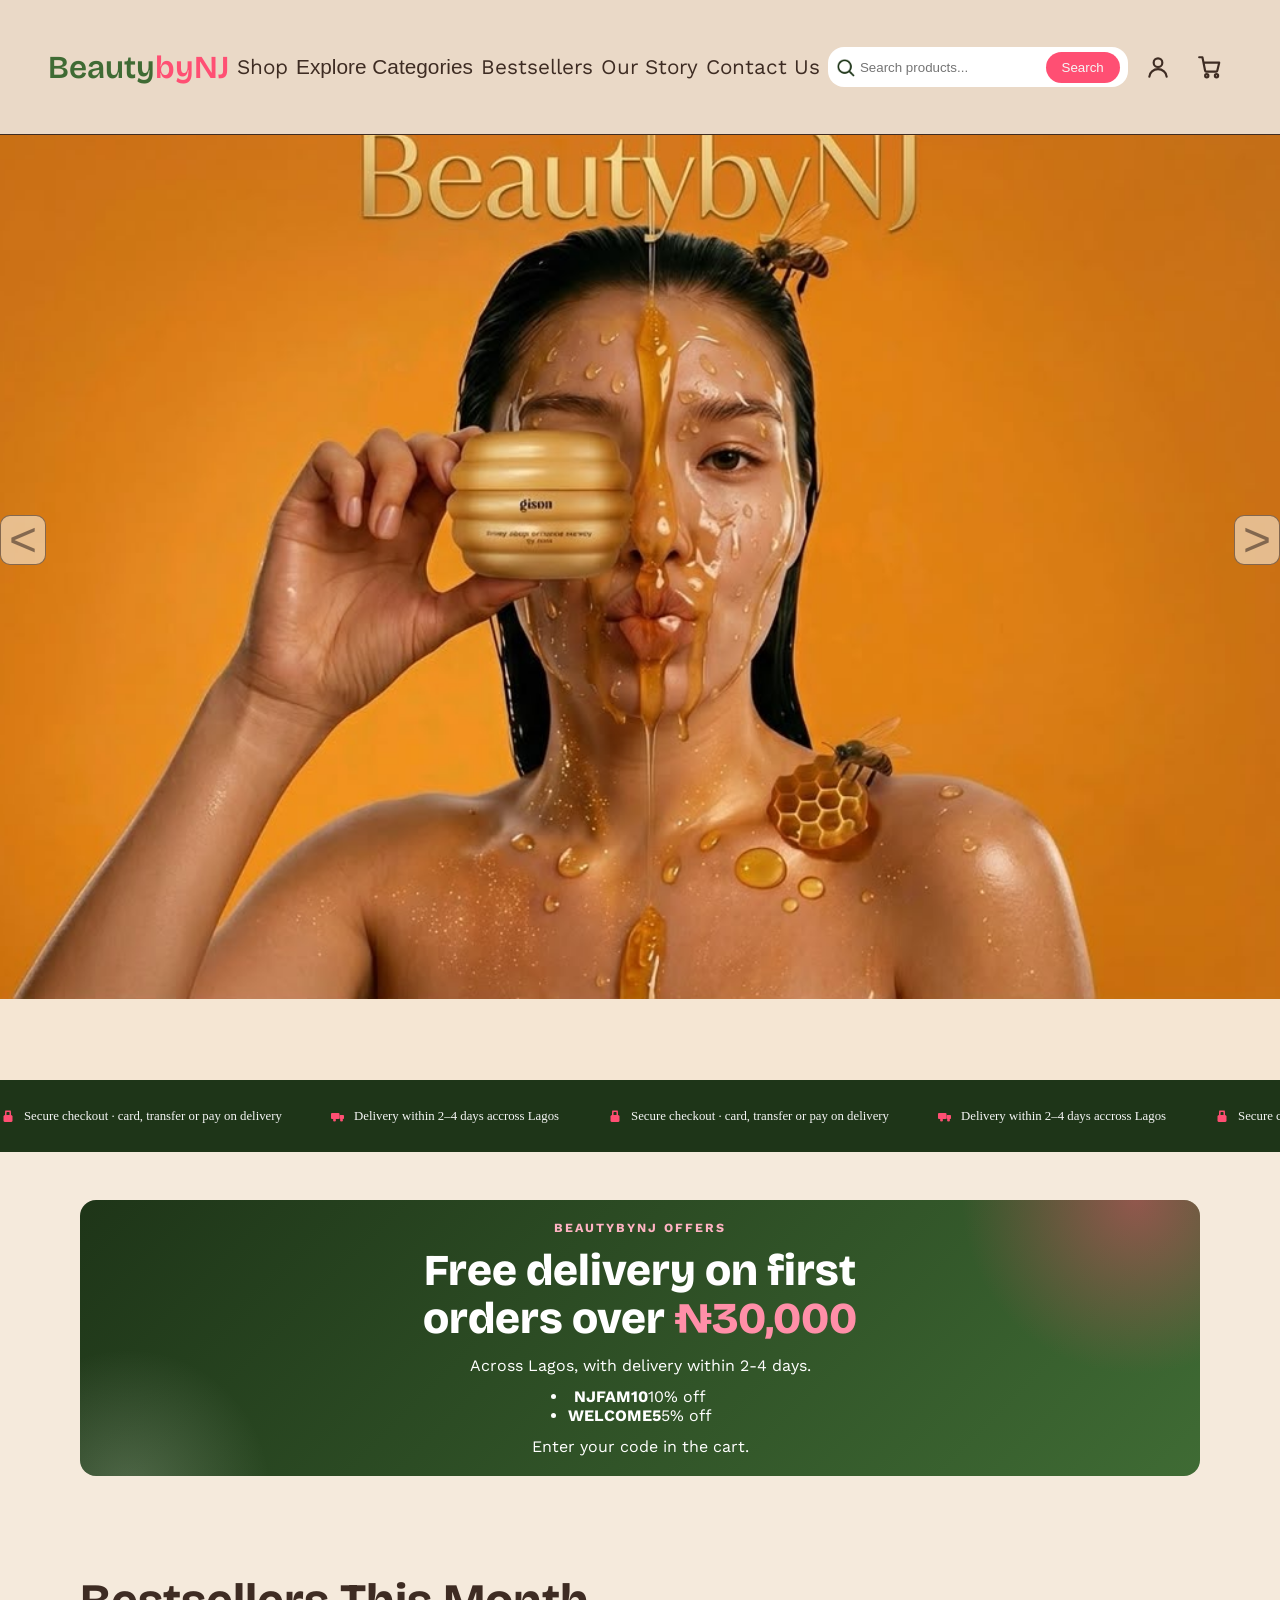
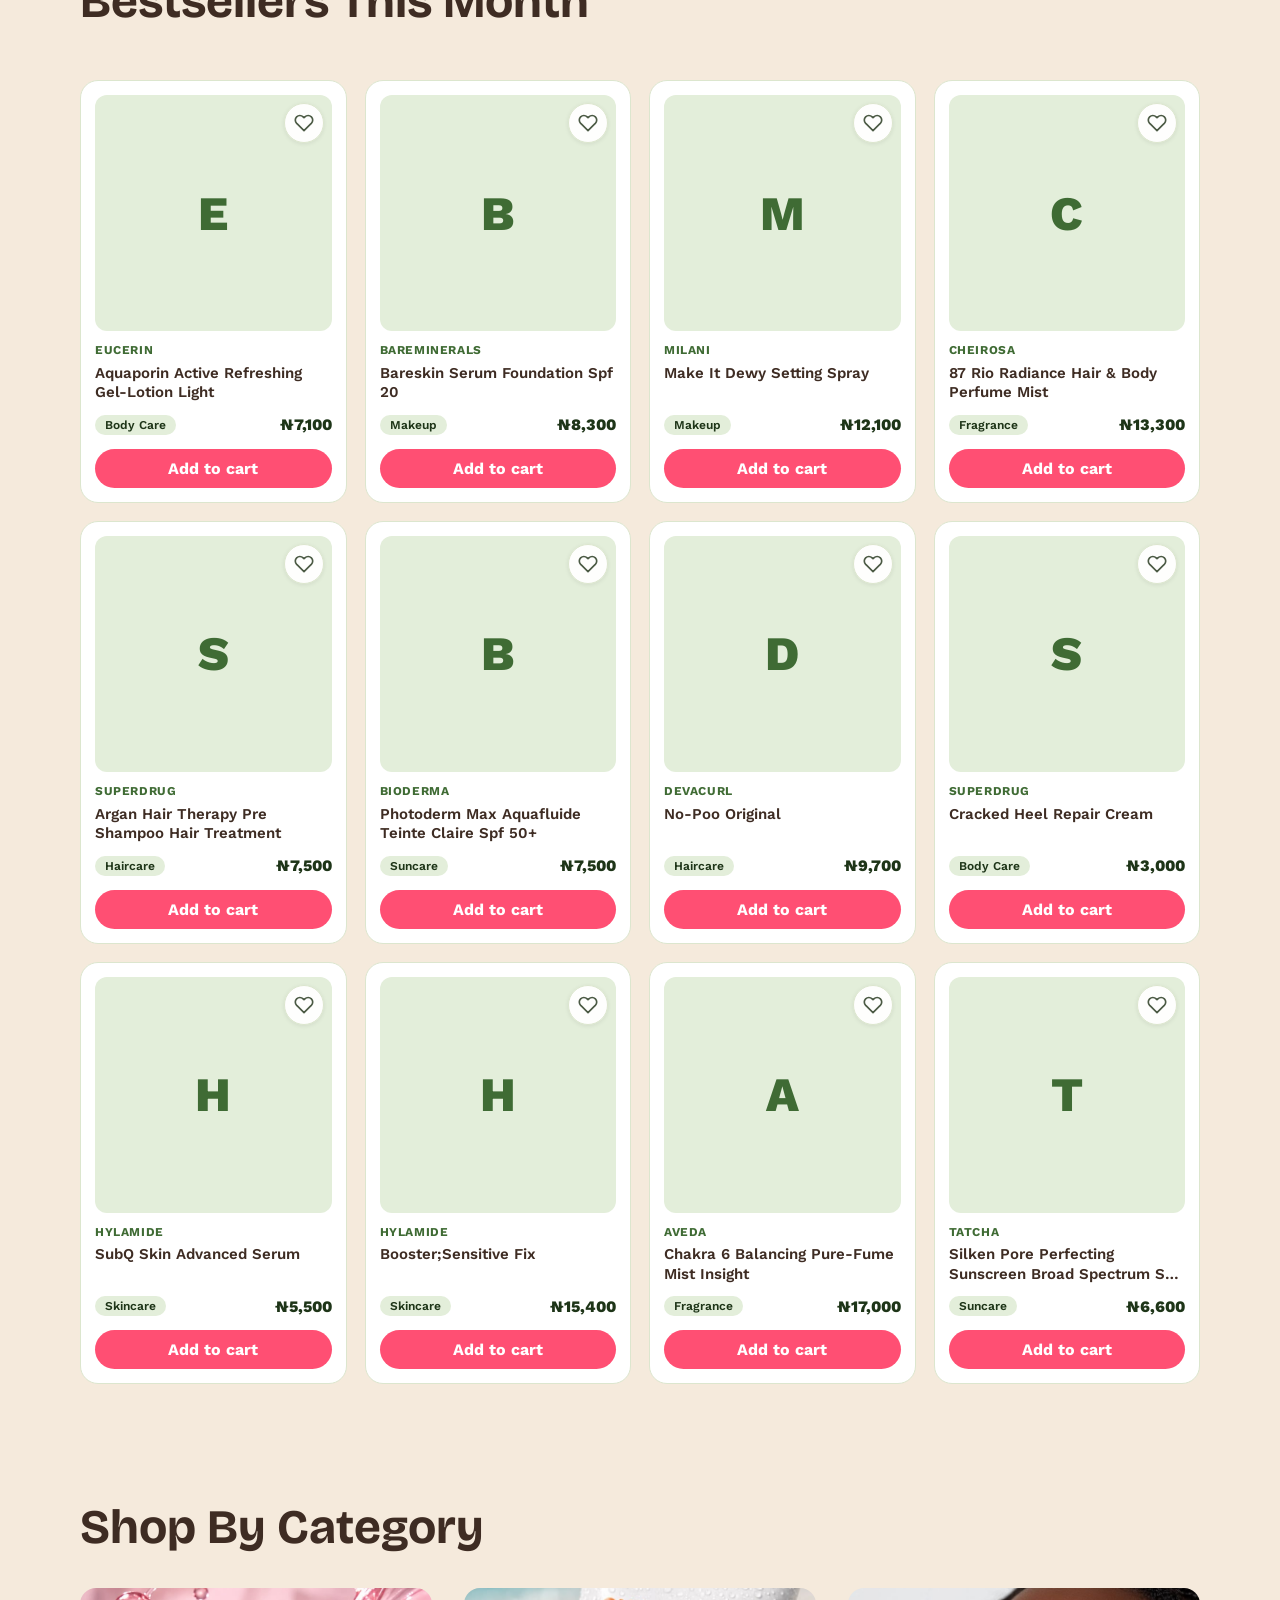
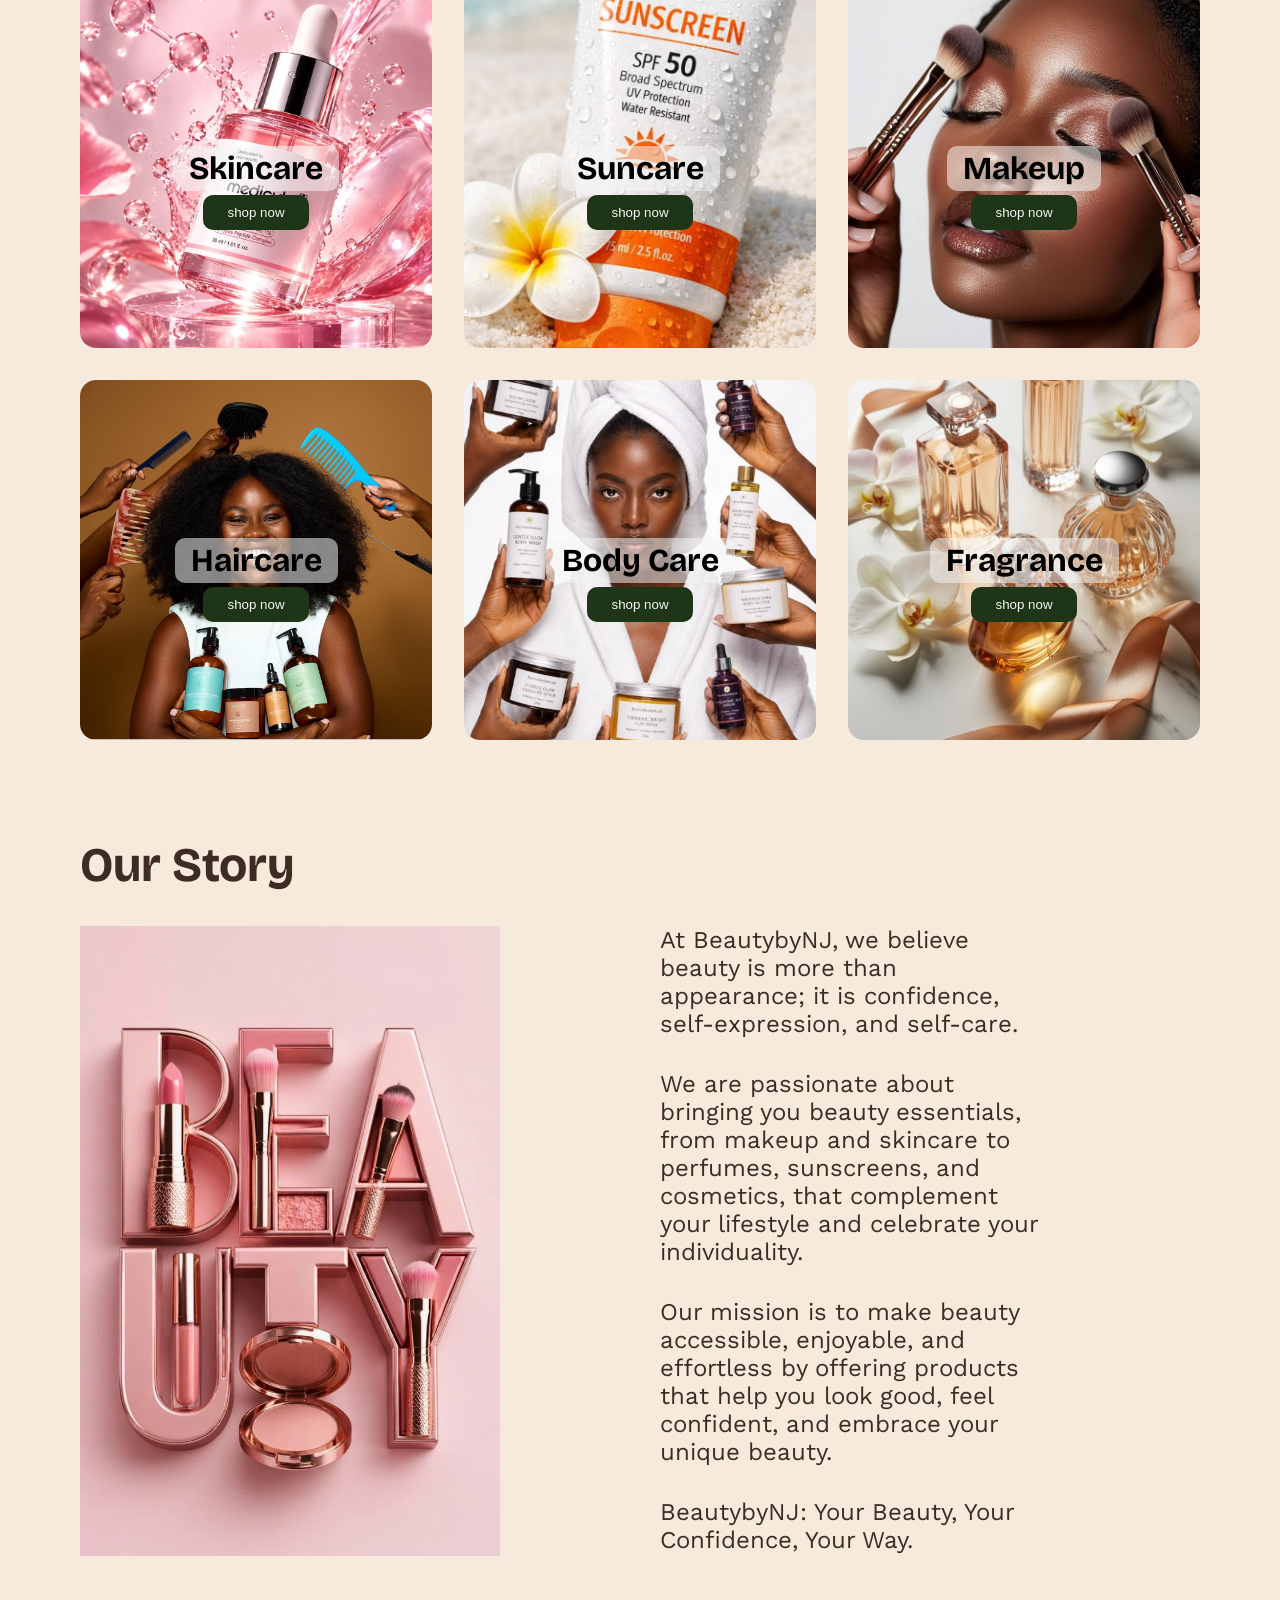
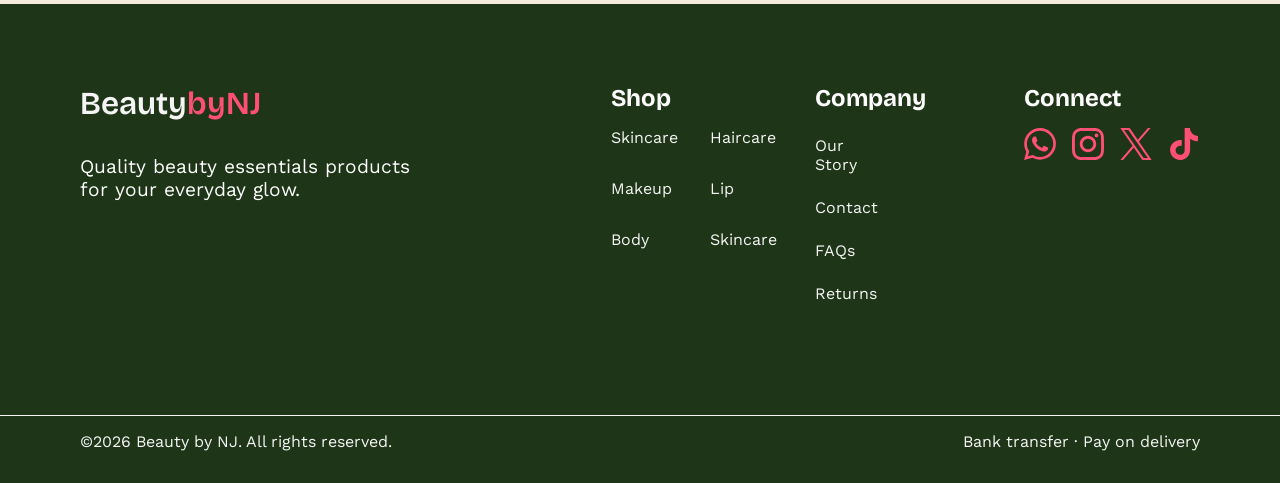
==== index.html @ 305abcbb "4th commit" ====
<!DOCTYPE html>
<html lang="en">
<head>
    <meta charset="UTF-8">
    <meta name="viewport" content="width=device-width, initial-scale=1.0">
    <title>Beauty by NJ</title>
    <link rel="stylesheet" href="./style.css">
</head>
<body>
    <svg width="0" height="0" style="position:absolute" aria-hidden="true">
        <defs>
            <symbol id="ic-trash" viewBox="0 0 64 64">
                <rect x="14" y="20" width="36" height="36" rx="4"></rect>
                <rect x="8" y="12" width="48" height="8" rx="3"></rect>
                <rect x="24" y="4" width="16" height="8" rx="3"></rect>
            </symbol>
            <symbol id="ic-lock" viewBox="0 0 64 64">
                <rect x="14" y="28" width="36" height="28" rx="6"></rect>
                <rect x="20" y="14" width="6" height="16" rx="3"></rect>
                <rect x="38" y="14" width="6" height="16" rx="3"></rect>
                <rect x="20" y="10" width="24" height="6" rx="3"></rect>
            </symbol>
            <symbol id="ic-truck" viewBox="0 0 64 64">
                <rect x="4" y="20" width="34" height="24" rx="4"></rect>
                <rect x="38" y="28" width="18" height="16" rx="3"></rect>
                <circle cx="18" cy="48" r="6"></circle>
                <circle cx="46" cy="48" r="6"></circle>
            </symbol>
            <symbol id="ic-tag" viewBox="0 0 64 64">
                <polygon points="10,32 34,8 58,8 58,32 34,56"></polygon>
            </symbol>
        </defs>
    </svg>
    <nav class="navSec genLayout">
        <div class="logo">
            <a href="index.html"><span style="color: #3F6B34;">Beauty</span><span style="color: #FF4F73;">byNJ</span></a>
        </div>

        <div class="navBar">
            <a href="#shop">shop</a>
            <div class="categories">
               <button class="categoryToggle" aria-expanded="false">Explore Categories</button>
                <div class="categoryMenu">
                    <a href="shop.html?category=skincare">skincare</a>
                    <a href="shop.html?category=suncare">suncare</a>
                    <a href="shop.html?category=makeup">makeup</a>
                    <a href="shop.html?category=body%2Fbath">body care</a>
                    <a href="shop.html?category=haircare">haircare</a>
                    <a href="shop.html?category=fragrance">fragrance</a>
                </div>
            </div>
            <a href="#bestseller">bestsellers</a>
            <a href="#ourstory">our story</a>
            <a href="#contactUs">contact us</a>
        </div>

        <label for="toggle" class="hamburger">&#9776;</label>
            <input type="checkbox" id="toggle" />
        
        <div class="innerNav">
            <img src="./images/search-icon_1.png" alt="ic" width="25px" style="position: absolute; margin-left: .3rem; margin-top: .1rem;">
            <input type="text" placeholder="Search products...">
            <button>search</button>
        </div>
        <div class="navIcons">
                <a href="profile.html" class="profileLink" aria-label="My account">
                    <svg width="26" height="26" viewBox="0 0 24 24" fill="none" stroke="currentColor" stroke-width="2" stroke-linecap="round" stroke-linejoin="round" aria-hidden="true"><circle cx="12" cy="8" r="4"/><path d="M4 21c0-4 4-7 8-7s8 3 8 7"/></svg>
                </a>
                <a href="cart.html" class="cartLink" aria-label="Cart">
                    <svg width="26" height="26" viewBox="0 0 24 24" fill="none" stroke="currentColor" stroke-width="2" stroke-linecap="round" stroke-linejoin="round" aria-hidden="true"><circle cx="9" cy="20" r="1.5"/><circle cx="18" cy="20" r="1.5"/><path d="M2 3h3l2.5 12.5a1 1 0 0 0 1 .8h9.2a1 1 0 0 0 1-.8L20.5 8H6"/></svg>
                </a>
            </div>
    </nav>

    <div class="carousel">
        <div class="slide"><img src="./images/WhatsApp Image 2026-10-18 at 23.20.47.jpeg" alt="pic1"></div>
        <div class="slide"><img src="./images/WhatsApp Image 2026-10-10 at 15.01.22.jpeg" alt="pic2"></div>
        <div class="slide"><img src="./images/WhatsApp Image 2026-10-18 at 18.29.18.jpeg" alt="pic3"></div>
        <div class="slide"><img src="./images/WhatsApp Image 2026-10-18 at 18.32.08.jpeg" alt="pic4"></div>
        <div class="slide"><img src="./images/WhatsApp Image 2026-10-18 at 23.30.01.jpeg" alt="pic5"></div>
        <button class="prev">&lt;</button>
        <button class="next">&gt;</button>

        <div class="introSec">
        </div>
    </div>

    <div class="marquee">
        <div class="marqueeTrack">
            <p class="trustLine" style="color: #f5f5f5; font-weight: 400;">
                <svg viewBox="0 0 64 64" fill="currentColor" aria-hidden="true" style="color: #FF4F73;"><use href="#ic-lock"></use></svg>
                    Secure checkout &middot; card, transfer or pay on delivery
                </p>
                <p class="trustLine" style="color: #f5f5f5; font-weight: 400;">
                    <svg viewBox="0 0 64 64" fill="currentColor" aria-hidden="true" style="color: #FF4F73;"><use href="#ic-truck"></use></svg>
                    Delivery within 2&ndash;4 days accross Lagos
                </p>
        </div>
    </div>

    <div class="banner genLayout">
        <div class="bannerCard">
            <div class="promoBanner">
                <p class="promoKicker">BeautybyNJ offers</p>
                <h2 class="promoTitle">Free delivery on first orders over <span>&#8358;30,000</span></h2>
                <p class="promoSub">Across Lagos, with delivery within 2-4 days.</p>

                <ul class="promoCodes" aria-label="Promo codes">
                    <li><strong>NJFAM10</strong><span>10% off</span></li>
                    <li><strong>WELCOME5</strong><span>5% off</span></li>
                </ul>

                <p class="promoHint">Enter your code in the cart.</p>
            </div>
        </div>
    </div>

    <section id="bestseller" class=" bestSeller genLayout">
        <h1>bestsellers this month</h1>
        <div class="productGrid" id="bestsellers"></div>
    </section>

  <section id="shop" class="shopBy genLayout">
    <h1>shop by category</h1>

    <div class="shopWrapper">
        <div class="shopCard">
            <img src="./images/WhatsApp Image 2026-10-10 at 14.59.42.jpeg " alt="">
            <h2>skincare</h2>
            <button data-category="skincare">shop now</button>
        </div>
        <div class="shopCard">
            <img src="./images/WhatsApp Image 2026-10-10 at 15.19.28.jpeg" alt="">
            <h2>suncare</h2>
            <button data-category="suncare">shop now</button>
        </div>
        <div class="shopCard">
            <img src="./images/WhatsApp Image 2026-10-10 at 15.04.25.jpeg" alt="">
            <h2>makeup</h2>
            <button data-category="makeup">shop now</button>
        </div>
        <div class="shopCard">
            <img src="./images/WhatsApp Image 2026-10-17 at 17.08.19.jpeg" alt="">
            <h2>haircare</h2>
            <button data-category="haircare">shop now</button>
        </div>
        <div class="shopCard">
            <img src="./images/WhatsApp Image 2026-10-10 at 15.28.01.jpeg" alt="">
            <h2>body care</h2>
            <button data-category="body/bath">shop now</button>
        </div>
        <div class="shopCard">
            <img src="./images/WhatsApp Image 2026-10-17 at 17.05.09.jpeg" alt="">
            <h2>fragrance</h2>
            <button data-category="fragrance">shop now</button>
        </div>
    </div>

</section>

    <section id="ourstory">
        <div class="ourStory genLayout">
            <h1>our story</h1>

            <div class="storySec">
                <img src="images/WhatsApp Image 2026-10-10 at 15.02.06.jpeg" alt="pic1">
                <div class="storyTime">
                    <p>At BeautybyNJ, we believe beauty is more than appearance; it is confidence, self-expression, and self-care.</p>

                    <p>We are passionate about bringing you beauty essentials, from makeup and skincare to perfumes, sunscreens, and cosmetics, that complement your lifestyle and celebrate your individuality.</p>

                    <p>Our mission is to make beauty accessible, enjoyable, and effortless by offering products that help you look good, feel confident, and embrace your unique beauty.</p>

                    <p>BeautybyNJ: Your Beauty, Your Confidence, Your Way.</p>
                </div>
            </div>
        </div>
    </section>

    <footer id="contactUs">
        <div class="footerSec">
            <div class="logo">
                <a href="index.html"><span style="color: #f5f5f5;">Beauty</span><span style="color: #FF4F73;">byNJ</span></a>
                <p>Quality beauty essentials products for your everyday glow.</p>
            </div>

            <div class="footerCard">
                <h3>shop</h3>
                <div class="shopSec">
                    <a href="">skincare</a>
                    <a href="">haircare</a>
                    <a href="">makeup</a>
                    <a href="">lip</a>
                    <a href="">body</a>
                    <a href="">skincare</a>
                </div>
            </div>

            <div class="contactCard">
                <h3>company</h3>
                <a href="">Our Story</a>
                <a href="">Contact</a>
                <a href="">FAQs</a>
                <a href="">Returns</a>
            </div>

            <div class="socials">
                <h3>connect</h3>
                <div class="socialsIcon">
                    <a href="https://wa.me/234810818326" aria-label="WhatsApp" style="--icon:url('./images/whatsapp.svg')"></a>
                    <a href="https://instagram.com/yourhandle" aria-label="Instagram" style="--icon:url('./images/instagram.svg')"></a>
                    <a href="https://x.com/yourhandle" aria-label="X" style="--icon:url('./images/x.svg')"></a>
                    <a href="https://tiktok.com/@yourhandle" aria-label="TikTok" style="--icon:url('./images/tiktok.svg')"></a>
                </div>
            </div>
        </div>

        <div class="rightsSec genLayout">
            <p>&#169;2026 Beauty by NJ. All rights reserved.</p>
            <p>Bank transfer · Pay on delivery</p>
        </div>
    </footer>
    
    


    <script src="njauth.js"></script>
    <script src="app.js"></script>
    <script src="carousel.js"></script>
    <script src="./navuser.js"></script>
    <script src="./njcart.js"></script>
    <script src="./config.js"></script>
    <script src="./api.js"></script>
    <script src="./bestsellers.js"></script>
    <script src="./marquee.js"></script>
</body>
</html>
---- style.css ----
@import url('https://fonts.googleapis.com/css2?family=Bricolage+Grotesque:opsz,wght@12..96,200..800&family=Work+Sans:ital,wght@0,100..900;1,100..900&display=swap');

* {
    margin: 0;
    padding: 0;
    box-sizing: border-box;
}

.genLayout {
    padding: 1rem 5rem 3rem;
    background-color: #f5eadc;
    color: #3e2c23;
    width: 100%;
    font-family: "Work Sans", sans-serif;
  font-optical-sizing: auto;
  font-weight: weight;
  font-style: normal;

}

.navSec {
    display: flex;
    flex-direction: row;
    justify-content: space-between;
    align-items: center;
    position: fixed;
    z-index: 100;
    background-color: #ead9c7;
    height: 15vh;
    padding-left: 3rem;
    padding-right: 3rem;
    width: 100%;
    border-bottom: 1px solid #3e2c23;
    padding-bottom: 1rem;

}

#toggle, .hamburger {
    display: none;
}

.navBar {
    display: flex;
    flex-direction: row;
    justify-content: space-between;
    gap: .5rem;
    font-family: "Work Sans", sans-serif;
  font-optical-sizing: auto;
  font-weight: weight;
  font-style: normal;
}

.navBar > a:hover {
    cursor: pointer;
    background-color: transparent;
    color: #3e2c23;
    padding: 1rem .5rem;
}

.categories > button:hover {
    cursor: pointer;
    background-color: transparent;
    color: #3e2c23;
    padding: 1rem .5rem;
}

.carousel {
    padding-top: 6.2rem;
    height: 120vh;
    margin: auto;
    position: relative;
    background-color: #f5e6d3;
}

.slide > img {
    width: 100%;
    height: 100vh;
    object-fit: cover;
}

.categoryMenu {
    display: none;
    
}

.categoryMenu.open {
    display: grid;
    grid-template-columns: 1fr 2fr;
    gap: 2rem;
    position: absolute;
    background-color: #ead9c7;
    padding: 1rem;
}

.categoryMenu > a {
    font-size: 1rem;
    text-decoration: none;
    text-transform: capitalize;
    color: #3e2c23;
}

.categoryMenu > a:hover {
    cursor: pointer;
    background-color: #3a722c86;
    opacity: 8;
    border: none;
    border-radius: 10px;
    padding: .5rem .2rem;
}

.logo > a {
    font-size: 2rem;
    text-decoration: none;
    font-weight: 600;
    font-family: "Bricolage Grotesque", sans-serif;
  font-optical-sizing: auto;
  font-style: normal;
  font-variation-settings:
    "wdth" 100;
}

.navBar > a {
    text-decoration: none;
    text-transform: capitalize;
    color: #3e2c23;
    font-size: 1.3rem;
    font-weight: 400;
}

.categoryToggle {
    background-color: transparent;
    border: none;
    color: #3e2c23;
    font-size: 1.3rem;
}

.innerNav > input {
    padding: .8rem 2rem;
    width: 300px;
    border: none;
    outline: none;
    border-radius: 1rem;
}

#cartCount {
    position: absolute;
    background-color: #FF4F73;
    color: #f5f5f5;
    border-radius: 100%;
    width: 20px;
    height: 20px;
    margin-left: 2rem;
    margin-top: .1rem;
    padding: .25rem .45rem;
    font-size: .7rem;
}

.cartLink {
    margin-top: -3rem;
    margin-left: -1rem;
}

.innerNav > button  {
    position: absolute;
    background-color: #FF4F73;
    color: #f5f5f5;
    border: none;
    border-radius: 1rem;
    margin-left: 13.6rem;
    margin-top: .05rem;
    padding: .5rem 1rem;
    text-transform: capitalize;
}

.innerNav > button:hover {
    cursor: pointer;
    background-color: #c24860;
}

.innerNav {
    display: flex;
    flex-direction: row;
    justify-content: space-between;
    align-items: center;
    gap: 1rem;
}

.prev {
    position: absolute;
    font-size: 4.5rem;
    margin-top: -24rem;
    margin-left: 7rem;
    background-color: #f5e6d3a2;
    color: #3e2c2396;
    opacity: 10;
    border: 1px solid #3e2c2396;
    border-radius: 10px;
}

.next {
    position: absolute;
    font-size: 4.5rem;
    margin-top: -24rem;
    margin-left: 75rem;
    background-color: #f5e6d3a2;
    color: #3e2c2396;
    opacity: 10;
    border: 1px solid #3e2c2396;
    border-radius: 10px;
}

#bestsellers{
    grid-template-columns:repeat(4,minmax(0,1fr));
}
@media (max-width:900px){
    #bestsellers{
        grid-template-columns:repeat(2,minmax(0,1fr));
    }
}

.bestSeller > h1 {
    text-transform: capitalize;
    font-size: 3rem;
    padding-block: 2rem;
    font-family: "Bricolage Grotesque", sans-serif;
  font-optical-sizing: auto;
  font-style: normal;
  font-variation-settings:
    "wdth" 100;
}

.marquee {
    overflow: hidden;
    background: #1E3518;
    color: white;
    height: 8vh;
    display: flex;
    align-items: center;
    font-size: 1.2rem;
}

.marqueeTrack > p > svg {
    color: #FF4F73;
}

.marqueeTrack {
    display: flex;
    flex-shrink: 0;
    width: max-content;
    gap: 0;
    margin: 0;
    animation: scroll var(--marquee-time, 25s) linear infinite;
    will-change: transform;
}

.marqueeGroup {
    display: flex;
    flex-shrink: 0;
    gap: 3rem;
    padding-right: 3rem;
}

.marqueeGroup p {
    white-space: nowrap;
}

@keyframes scroll {
    from { transform: translateX(0); }
    to   { transform: translateX(calc(var(--marquee-shift, 100px) * -1)); }
}

.marquee:hover .marqueeTrack { animation-play-state: paused; }

@media (prefers-reduced-motion: reduce) {
    .marqueeTrack { animation: none; }
}

.shopWrapper {
    display: grid;
    grid-template-columns: repeat(3, 1fr);
    gap: 2rem;
}

.shopCard > img {
    inset: 0;
    width: 100%;
    height: 100%;
    object-fit: cover;
    overflow: hidden;
    border-radius: 1rem;
}

.shopCard > h2 {
    background-color: #f5f5f58a;
    padding: .2rem 1rem;
    border-radius: 10px;
    position: absolute;
    text-transform: capitalize;
    font-size: 2rem;
     font-family: "Bricolage Grotesque", sans-serif;
  font-optical-sizing: auto;
  font-style: normal;
  font-variation-settings:
    "wdth" 100;
    z-index: 1;
    color: black;
}

.shopCard > button {
    position: absolute;
    margin-top: 5.5rem;
    padding: .6rem 1.5rem;
    background-color: #1E3518;
    color: #f5f5f5;
    border-radius: 10px;
    border: none;
}

.shopCard > button:hover {
    cursor: pointer;
    background-color: #1c2b2b;
}

.shopCard {
    display: flex;
    flex-direction: column;
    align-items: center;
    justify-content: center;
    border-radius: 1rem;
    height: 40vh;
}

.shopBy > h1 {
    text-transform: capitalize;
    font-size: 3rem;
    padding-block: 2rem;
    font-family: "Bricolage Grotesque", sans-serif;
  font-optical-sizing: auto;
  font-style: normal;
  font-variation-settings:
    "wdth" 100;
}

.ourStory > h1 {
     text-transform: capitalize;
    font-size: 3rem;
    padding-block: 2rem;
    font-family: "Bricolage Grotesque", sans-serif;
  font-optical-sizing: auto;
  font-style: normal;
  font-variation-settings:
    "wdth" 100;
}

.storySec {
    display: flex;
    flex-direction: row;
    justify-content: space-between;
    gap: 10rem;
}

.storySec img {
    width: 600px;
    height: 70vh;
}

.storySec p {
    font-size: 1.5rem;
    width: 70%;
}

.storyTime {
    display: flex;
    flex-direction: column;
    gap: 2rem;
}

#contactUs{
    padding-bottom: 1rem;
    background-color: #1E3518;
    color: white;
}

.footerSec {
    padding: 5rem;
    display: flex;
    flex-direction: row;
    justify-content: space-between;
    font-family: "Work Sans", sans-serif;
  font-optical-sizing: auto;
  font-weight: weight;
  font-style: normal;
}

.footerCard > h3 {
    font-size: 1.5rem;
    text-transform: capitalize;
     font-family: "Bricolage Grotesque", sans-serif;
  font-optical-sizing: auto;
  font-style: normal;
  font-variation-settings:
    "wdth" 100;
}

.logo > p {
    width: 60%;
    padding-block: 2rem;
    font-size: 1.2rem;
}

.footerCard {
    margin-left: -10rem;
}

.shopSec {
    display: grid;
    grid-template-columns: repeat(2, 1fr);
    gap: 2rem;
    height: 10vh;
    border: none;
    padding-top: 1rem;
    width: 70px;
}

.shopSec > a {
    text-decoration: none;
    text-transform: capitalize;
    color: #f5f5f5;
}

.contactCard {
    display: flex;
    flex-direction: column;
    gap: 1.5rem;
    width: 75px;
}

.contactCard > h3 {
    font-size: 1.5rem;
    text-transform: capitalize;
     font-family: "Bricolage Grotesque", sans-serif;
  font-optical-sizing: auto;
  font-style: normal;
  font-variation-settings:
    "wdth" 100;
}

.contactCard > a {
    color: #f5f5f5;
    text-decoration: none;
    text-transform: capitalize;
}

.socials > h3 {
    font-size: 1.5rem;
    padding-bottom: 1rem;
    text-transform: capitalize;
     font-family: "Bricolage Grotesque", sans-serif;
  font-optical-sizing: auto;
  font-style: normal;
  font-variation-settings:
    "wdth" 100;
}

.socialsIcon {
    display: flex;
    gap: 1rem;
    flex-wrap: wrap;
}

.socialsIcon a {
    width: 32px;
    height: 32px;
    background-color: #FF4F73;                 /* the pink from byNJ */
    -webkit-mask: var(--icon) center / contain no-repeat;
    mask: var(--icon) center / contain no-repeat;
    transition: background-color .2s, transform .2s;
}

.socialsIcon a:hover {
    background-color: #c24860;                 /* your darker hover pink */
    transform: translateY(-2px);
}

.rightsSec {
    border-top: 1px solid #f5f5f5;
    padding-block: 1rem;
    margin-top: 2rem;
    display: flex;
    flex-direction: row;
    justify-content: space-between;
    background-color: #1E3518;
    color: #f5f5f5;
}

.banner {
    padding-top: 3rem;
}

.bannerCard {
    position: relative;
    overflow: hidden;
    border-radius: 1rem;
    display: flex;
    flex-direction: column;
    align-items: center;
    justify-content: center;
    background: linear-gradient(135deg, #1E3518 0%, #3F6B34 100%);
    color: #fff;
}

.bannerCard::before,
.bannerCard::after {
    content: "";
    position: absolute;
    border-radius: 50%;
    pointer-events: none;
}
.bannerCard::before {
    width: 22rem; height: 22rem;
    top: -11rem; right: -7rem;
    background: radial-gradient(circle, rgba(255, 79, 115, .45), rgba(255, 79, 115, 0) 70%);
}
.bannerCard::after {
    width: 18rem; height: 18rem;
    bottom: -10rem; left: -6rem;
    background: radial-gradient(circle, rgba(227, 238, 218, .22), rgba(227, 238, 218, 0) 70%);
}

.promoBanner {
    position: relative;
    z-index: 1;
    width: 100%;
    max-width: 44rem;
    margin-inline: auto;
    padding: 1.25rem 1.5rem;
    display: grid;
    justify-items: center;
    gap: .75rem;
    text-align: center;
}

.promoKicker {
    margin: 0;
    font-size: .78rem;
    font-weight: 700;
    letter-spacing: .16em;
    text-transform: uppercase;
    color: #FFB3C3;
}

.promoTitle {
    margin: 0;
    font-family: "Bricolage Grotesque", sans-serif;
    font-weight: 800;
    font-size: clamp(1.5rem, 1rem + 2.6vw, 2.75rem);
    line-height: 1.1;
    text-wrap: balance;
}
.promoTitle span {
    color: #FF8FA8;
    white-space: nowrap;
}
/*styling for sign up page*/
.bgImage {
    position: fixed;
    inset: 0;
    width: 100%;
    height: 100%;
    object-fit: cover;
    z-index: -1;
}

.label {
    position: absolute;
    color: #3e2c23;
    margin-left: 10rem;
    margin-top: 7rem;
}

.label > h1 {
    font-size: 4rem;
    padding-bottom: 2rem;
     font-family: "Bricolage Grotesque", sans-serif;
  font-optical-sizing: auto;
  font-style: normal;
  font-variation-settings:
    "wdth" 100;
}

.label a {
    text-decoration: none;
}

.label > p {
    font-size: 2rem;
    text-transform: capitalize;
}

.signInCard {
    background-color: #1e35185b;
    opacity: 8;
    position: relative;
    width: 500px;
    padding: 3rem;
    margin-top: 10rem;
    margin-left: 50rem;
    color: #f5f5f5;
    z-index: 3;
    border-radius: 1rem;
}

#signinForm {
    display: flex;
    flex-direction: column;
    gap: .4rem;
}

#signinForm > input {
    padding: 10px;
    outline: none;
    border-radius: 10px;
    border: none;
}

.pw-wrap > input {
    padding: 10px;
    outline: none;
    border-radius: 10px;
    border: none;
    width: 100%;
}

.pw-toggle {
    position: absolute;
    margin-left: -3rem;
    margin-top: .3rem;
    background-color: transparent;
    border: none;
}

#signinForm > button {
    padding: .6rem 1.5rem;
    background-color: #FF4F73;
    border-radius: 10px;
    border: none;
    color: #f5f5f5;
    width: 150px;
    margin: auto;
    margin-top: .8rem;
}

#signinForm > button:hover {
    cursor: pointer;
    background-color: #c24860;
}

.divider {
    padding-block: .4rem;
    display: flex;
    justify-content: center;
    font-size: 1.3rem;
}

#googleBtn {
    display: flex;
    justify-content: center;
}

.signInCard > p {
    padding-top: .8rem;
    display: flex;
    justify-content: center;
}

.openSignup {
    color: #1E3518;
    text-decoration: none;
}

/* styling for sign up pop up */
/* changed: padding moves from the dialog to the form */
.modal{
    padding:0;
}

.modal form{
    position:relative;
    padding:32px 28px;
}

/* google button + divider + errors */
#googleBtn{
    display:flex;
    justify-content:center;
}

.divider{
    display:flex;
    align-items:center;
    gap:12px;
    margin:16px 0;
    font-size:13px;
}

.divider::before,.divider::after{
    content:"";
    flex:1;
    height:1px;
    background:#DCE6CE;
}

.form-error{
    color:#9C2B2B;
    font-size:13px;
    margin:12px 0 0;
}

/* show/hide password (same as before, keep it last so it wins) */
.pw-wrap{
    position:relative;
}

.pw-wrap input{
    padding-right:46px;
}

.pw-toggle{
  position:absolute;
  top:50%;
  right:8px;
  transform:translateY(-50%);
  width:34px;
  height:34px;
  display:grid;
  place-items:center;
  border:none;
  background:none;
  border-radius:8px;
  color:#4B5A44;
  cursor:pointer;
}

.pw-toggle:hover{
    color:#1E3518;
    background:#E3EEDA;
}

.pw-toggle:focus-visible{
    outline:2px solid #3F6B34;
    outline-offset:2px;
}
.pw-toggle .eye-off{
    display:none;
}

.pw-toggle[aria-pressed="true"] .eye-on{
    display:none;
}

.pw-toggle[aria-pressed="true"] .eye-off{
    display:block;
}

.modal {
    background-color: #1e3518;
    position: relative;
    width: 500px;
    padding: 3rem;
    margin-top: 4rem;
    margin-left: 50rem;
    color: #f5f5f5;
    z-index: 3;
    border-radius: 1rem;
    border: none;
}

.modal-close {
    background-color: #ff4f73;
    color: #f5f5f5;
    border: none;
    width: 20px;
    height: 20px;
}

.modal-close:hover {
    cursor: pointer;
    background-color: #c24860;
}

#signupForm > h2 {
    text-transform: capitalize;
    padding-block: 1.2rem .1rem;
}

.modal-sub {
    padding-bottom: 1rem;
}

#signupForm {
    display: flex;
    flex-direction: column;
    gap: .4rem;
}

#signupForm > input {
    padding: 10px;
    outline: none;
    border-radius: 10px;
    border: none;
}

.btn-primary {
    padding: .6rem 1.5rem;
    background-color: #FF4F73;
    border-radius: 10px;
    border: none;
    color: #f5f5f5;
    width: 150px;
    margin: auto;
    margin-top: .8rem;
}

.btn-primary:hover {
    cursor: pointer;
    background-color: #c24860;
}
/* styling for customer profile page */

.profileWrapper {
    padding-top: 8rem;
}

.profileCard {
    display: flex;
    flex-direction: row;
    justify-content: space-between;
    align-items: center;
    border-radius: 2rem;
    background-color: #f5f5f5;
    height: 30vh;
    padding: 2rem;
}

.profilePic{
    display:grid;
    place-items:center;
    overflow:hidden;
    background:#3F6B34;
    color:#fff;
    font-weight:700;
    height:150px;
    width:150px;
    border-radius: 100%;
}

.profilePic > img{
    width:100%;
    height:100%;
    object-fit:cover;
    display:block;
}

.customerName h1,.customerEmail p,.customerPhone p{
    overflow-wrap:anywhere;
     font-family: "Bricolage Grotesque", sans-serif;
  font-optical-sizing: auto;
  font-style: normal;
  font-variation-settings:
    "wdth" 100;
}

.emptyState{
    display:grid;
    justify-items:center;
    gap:14px;
    text-align:center;
    padding:20px 8px;
    color:#4B5A44;
}

.emptyBtn{
    border:2px solid #3F6B34;
    color:#1E3518;
    text-decoration:none;
    border-radius:10px;
    padding:11px 20px;
    font-weight:600;
}

.addAddress{
    font:inherit;
    color:inherit;
    cursor:pointer;}

.profileDetails {
    width: 75%;
}

.customerCard {
    display: flex;
    flex-direction: row;
    justify-content: space-between;
    gap: 8px;
    padding-block: 10px;
}

.dateJoined {
    width: 80%;
    display: flex;
    flex-direction: row;
    gap: 8px;
    text-transform: capitalize;
}

.profileBtn > button {
    padding: 1rem 1.5rem;
    background-color: #FF4F73;
    color: white;
    border-radius: 20px;
    border: none;
    
}

.profileBtn > button:hover {
    cursor: pointer;
    background-color: #c24860;
}

.profile-info h1,.profile-info p{
    overflow-wrap:anywhere;
}

.avatar{
    overflow:hidden;
}

.avatar img{
    width:100%;
    height:100%;
    object-fit:cover;
    display:block;
}

.details-grid{
    display:grid;
    grid-template-columns:repeat(2,1fr);
    gap:18px 24px;
    margin:0;
}

.details-grid dt{
    font-size:.74rem;
    font-weight:700;
    text-transform:uppercase;
    letter-spacing:.06em;
    color:var(--ink-soft);
    margin-bottom:4px;
}

.details-grid dd{
    margin:0;
    font-weight:600;
    overflow-wrap:anywhere;
}

.empty{
    display:grid;
    justify-items:center;
    gap:14px;
    text-align:center;
    padding:20px 8px;
}

.empty .edit-btn{
    display:inline-block;
}

@media (max-width:520px){
  .details-grid{grid-template-columns:1fr;}
  .profile-header .edit-btn{width:100%;}
}

.modalSec{
    background-color:#1e3518e3;
    position:absolute;
    width:700px;
    padding:3rem;
    margin-top:6rem;
    margin-left:50rem;
    color:#f5f5f5;
    z-index:3;
    border-radius:1rem;
    border:none;
}

.modalSec > form {
    display:flex;
    flex-direction:column;
    gap:1rem;
}

.modalSec > form > input {
    padding:10px;
    outline:none;
    border-radius:10px;
    border:none;
}

.fullName {
    font-size: 1.2rem;
    font-weight: 600;
}

.btn-secondary {
    padding: .6rem 1.5rem;
    background-color: transparent;
    border: 1px solid #f5f5f5;
    border-radius: 10px;
    color: #f5f5f5;
    margin: auto;
    margin-top: .8rem;
}

.btn-secondary:hover {
    cursor: pointer;
    background-color: rgb(124, 123, 123);
}
.photo-row{
    display:flex;
    align-items:center;
    gap:16px;
    margin-bottom:6px;
}

.photo-preview{
    width:72px;
    height:72px;
    flex-shrink:0;
    border-radius:50%;
    overflow:hidden;
    display:grid;
    place-items:center;
    background:#3F6B34;
    color:#fff;
    font-weight:700;
    font-size:1.4rem;
}

.photo-preview > img{
    width:100%;
    height:100%;
    object-fit:cover;
    display:block;
}

.photo-actions{
    display:flex;
    flex-wrap:wrap;
    align-items:center;
    gap:8px 12px;
}

.photo-actions .field-note{
    flex-basis:100%;
    margin:0;
}

.modalSec .photo-input{
    position:absolute;
    width:1px;
    height:1px;
    padding:0;
    border:0;
    overflow:hidden;
    clip:rect(0,0,0,0);
    white-space:nowrap;
}

.modalSec .photo-btn{
    display:inline-block;
    margin:0;
    padding:10px 18px;
    font-size:14px;
    font-weight:700;
    cursor:pointer;
}

.photo-input:focus-visible + .photo-btn{
    outline:3px solid #FF4F73;
    outline-offset:2px;
}

.link-btn{
    background:none;
    border:none;
    padding:6px;
    color:#9C2B2B;
    font:inherit;
    font-weight:600;
    text-decoration:underline;
    cursor:pointer;
}

.link-btn[hidden]{
    display:none;
}

/* makes the hidden attribute always win, even over display:grid/flex */
[hidden]{display:none !important;}

/* ---- addresses ---- */
.modal select{
    width:100%;
    padding:12px 14px;
    border:1.5px solid #DCE6CE;
    border-radius:12px;
    font:inherit;
    background:#F4F8EF;
    box-sizing:border-box;
}

.modal select:focus{
    outline:none;
    border-color:#3F6B34;
    background:#fff;
}

.modal select.invalid{
    border-color:#DA3357;
}

.modal .check-row{
    display:flex;
    align-items:center;
    gap:10px;
    margin:18px 0 0;
    font-size:14px;
    font-weight:600;
    cursor:pointer;
}

.modal .check-row input{
    width:18px;
    height:18px;
    padding:0;
    margin:0;
    accent-color:#3F6B34;
    flex-shrink:0;
}

.modal .check-row input:disabled{
    cursor:not-allowed;
}

#addressList{
    display:grid;
    gap:14px;
    grid-template-columns:repeat(auto-fit,minmax(240px,1fr));margin:14px 0;
}

.addressCard{
    background:#E3EEDA;
    border-radius:16px;
    padding:18px;
    display:flex;
    flex-direction:column;
    gap:4px;
    min-width:0;
}

.addressCard p{
    margin:0;
    overflow-wrap:anywhere;
}

.addressTag{
    font-size:12px;
    font-weight:800;
    letter-spacing:.06em;
    text-transform:uppercase;
    color:#3F6B34;
}

.addressStreet{
    font-weight:600;
    margin-top:4px !important;
}

.addressPlace,.addressPhone{
    color:#4B5A44;
    font-size:14px;
}

.addressActions{
    display:flex;
    flex-wrap:wrap;
    align-items:center;
    gap:6px 14px;
    margin-top:12px;
    padding-top:12px;
    border-top:1px solid #C9D9BB;
}

.addressActions button{
    background:none;
    border:none;
    padding:6px 0;
    font:inherit;
    font-size:14px;
    font-weight:600;
    color:#1E3518;
    text-decoration:underline;
    cursor:pointer;
}

.addressActions .link-btn{
    color:#9C2B2B;
    margin-left:auto;
}

#addressForm{
    display:flex;
    flex-direction:column;
    gap:12px;
}

#addressForm input,#addressForm select{
    width:100%;
    padding:12px 14px;
    border:1.5px solid #DCE6CE;
    border-radius:12px;
    font:inherit;
    background:#F4F8EF;
    box-sizing:border-box;
    outline:none;
}

#addressForm > label {
    font-size: 1.2rem;
}

#addressModal {
    position: absolute;
    width: 700px;
    padding: 3rem;
    margin-top: 3rem;
    margin-left: 50rem;
    color: #f5f5f5;
    background-color: #1e3518ce;
    z-index: 3;
    border-radius: 1rem;
    border: none;
}

/* checkbox row: the longer selectors win over any general input / label rules */
.modal label.check-row{
    display:flex;
    align-items:center;
    gap:10px;
    margin:18px 0 0;
    font-size:14px;
    font-weight:600;
    cursor:pointer;
}

.modal label.check-row input[type="checkbox"]{
    width:18px;
    height:18px;
    min-width:18px;
    flex:0 0 18px;
    padding:0;
    margin:0;
    accent-color:#3F6B34;
    cursor:pointer;
}

.modal label.check-row input[type="checkbox"]:disabled{
    cursor:not-allowed;
}

.modal label.check-row span{
    flex:1;min-width:0;
}

.mainSec {
    display: flex;
    flex-direction: row;
    justify-content: space-between;
    gap: 2rem;
    margin-top: -1.5rem;
}

.secOne {
    background-color: white;
    position: sticky;
    top: 8rem;
    border-radius: 1rem;
    padding: 1rem 2rem;
    display: flex;
    flex-direction: column;
    gap: 1rem;
    width: 24%;
    height: 63vh;
}

.stickyCard {
    padding: 1rem 2rem;
    display: flex;
    flex-direction: row;
    gap: 1rem;
}

.secOne > :first-child {
    background-color:  #3a722c86;
    opacity: 8;
    border: none;
    border-radius: 10px;
}

.secOne > :nth-child(6) {
    border-bottom: 1px solid #1E3518;
}

.stickyCard:hover {
    cursor: pointer;
    background-color:  #3a722c86;
    opacity: 8;
    border: none;
    border-radius: 10px;
}

.stickyCard > svg {
    width: 20px;
    height: 20px;
    color: #3e2c23;
}

.stickyCard > h5 > a {
    text-transform: capitalize;
    text-decoration: none;
    color: #3e2c23;
    font-size: 1rem;
}

.logOut {
    padding: .5rem 2rem;
    display: flex;
    flex-direction: row;
    gap: 1rem;
    margin-top: -.8rem;
}

.logOut > svg {
    width: 20px;
    height: 20px;
    color: #ff4f73;
}

.logOut:hover {
    cursor: pointer;
    background-color: #3a722c86;
    opacity: 8;
    border: none;
    border-radius: 10px;
}

.logOut > h5 > a {
    text-transform: capitalize;
    text-decoration: none;
    color: #FF4F73;
    font-size: 1rem;
}

.secTwo {
    width: 74%;
}

.breakdownWrapper {
    display: flex;
    flex-direction: row;
    justify-content: space-between;
    gap: 2rem;
}

.breakdownCard {
    background-color: #f5f5f5;
    border-radius: 1rem;
    padding: 1rem;
    width: 100%;
    height: 15vh;
    display: flex;
    flex-direction: column;
    justify-content: center;
    gap: 10px;
    text-transform: capitalize;
    font-weight: 600;
}

.recentOrder {
    background-color: #f5f5f5;
    border-radius: 1rem;
    margin-top: 2rem;
    padding: 1rem;
}

.recentOrder > h2 {
    padding-block: 1rem 2rem;
    text-transform: capitalize;
     font-family: "Bricolage Grotesque", sans-serif;
  font-optical-sizing: auto;
  font-style: normal;
  font-variation-settings:
    "wdth" 100;

}

.orderCard {
    border-top: 1px solid #1e351869;
    height: 8vh;
    display: flex;
    flex-direction: row;
    justify-content: center;
    background-color: transparent;
    margin-bottom: 10px;
}

.addressWrapper {
    background-color: white;
    border-radius: 1rem;
    padding: 1rem;
    margin-top: 2rem;
}

.addressWrapper > h2 {
    padding-block: 1rem 2rem;
    text-transform: capitalize;
     font-family: "Bricolage Grotesque", sans-serif;
  font-optical-sizing: auto;
  font-style: normal;
  font-variation-settings:
    "wdth" 100;
}

.addressSec {
    display: flex;
    flex-direction: row;
    justify-content: space-between;
    padding-bottom: 1rem;
}

.addressCard {
    background-color: #3a722c86;
    opacity: 8;
    padding: 1rem;
    border-radius: 1rem;
}

.homeDef {
    display: flex;
    flex-direction: row;
    justify-content: space-between;
    padding-bottom: 1rem;
}

.addAddress {
    border: 2px solid #1E3518;
    border-radius: 1rem;
    border-style: dashed;
    margin-top: 1rem;
    padding: 1rem;
    display: flex;
    justify-content: center;
}

.wishlistWrapper {
    background-color: #f5f5f5;
    border-radius: 1rem;
    margin-top: 2rem;
    padding: 1rem;
}

.wishlistSec {
    display: flex;
    flex-direction: row;
    justify-content: space-between;
    padding-bottom: 1rem;
}

.wishlistSec > h2 {
    padding-block: 1rem 2rem;
    text-transform: capitalize;
     font-family: "Bricolage Grotesque", sans-serif;
  font-optical-sizing: auto;
  font-style: normal;
  font-variation-settings:
    "wdth" 100;
}

.wishList {
    display: flex;
    flex-direction: row;
    justify-content: space-between;
    gap: 2rem;
}

.wishlistCard {
    border: 1px solid #1E3518;
    border-radius: 1rem;
    width: 100%;
    height: 60vh;
    padding: 1rem;
}

/* styling for cart page */
.profileLink{
    display:inline-grid;
    place-items:center;
    width:40px;
    height:40px;
    border-radius:50%;
    color:#1E3518;
    text-decoration:none;
}

.profileLink:hover{
    background:#E3EEDA;
}

.navAvatar{
    width:100%;
    height:100%;
    border-radius:50%;
    overflow:hidden;
    display:grid;
    place-items:center;
    background:#3F6B34;
    color:#fff;
    font-weight:700;
    font-size:.9rem;
    line-height:1;
}

.navAvatar img{
    width:100%;
    height:100%;
    object-fit:cover;
    display:block;
}

.profileLink.hasUser:hover{
    background:none;
    box-shadow:0 0 0 3px #E3EEDA;
}

.cartSec{
    padding-top:8rem;
}

.cartSec h1{
    margin:0 0 4px;
    font-size:1.6rem;
     font-family: "Bricolage Grotesque", sans-serif;
  font-optical-sizing: auto;
  font-style: normal;
  font-variation-settings:
    "wdth" 100;
}

.cartSec h2{
    font-size:1.1rem;
    margin:0;
}

.cartWrapper{
    display:grid;
    grid-template-columns:1.6fr 1fr;
    gap:26px;
    align-items:start;
    margin-top:20px;
}

.cartCard{
    background:#fff;
    border:1px solid #DCE6CE;
    border-radius:20px;
    padding:6px 24px;
    min-width:0;
}

.cartEmpty{
    display:grid;
    justify-items:center;
    gap:14px;
    text-align:center;
    padding:40px 8px;
}

.emptyBtn{
    display:inline-block;
    padding:12px 24px;
    border-radius:999px;
    background:#FF4F73;
    color:#fff;
    font-weight:700;
    text-decoration:none;
}

.cartList{
    display:grid;
    grid-template-columns:64px minmax(0,1.4fr) auto auto auto auto;
    align-items:center;
    gap:16px;
    padding:18px 0;
    border-top:1px solid #DCE6CE;
}

.cartList:first-child{
    border-top:none;
}

.itemMedia{
    width:64px;
    height:64px;
    border-radius:14px;
    background:#fff;
    border:1px solid #DCE6CE;
    display:grid;
    place-items:center;
    overflow:hidden;
}

.itemMedia img{
    width:100%;
    height:100%;
    object-fit:contain;
    display:block;
}

.itemMedia.noImg,.routineMedia.noImg{
    background:#E3EEDA;
    border:none;
    color:#3F6B34;
    font-weight:800;
    font-size:1.4rem;
}

.itemName{
    font-weight:700;
    font-size:.95rem;
    overflow-wrap:anywhere;
}

.itemMeta{
    font-size:.8rem;
    color:#4B5A44;
    margin-top:2px;
    overflow-wrap:anywhere;
}

.itemUnit{
    font-size:.82rem;
    color:#4B5A44;
    white-space:nowrap;
}

.qtyStepper{
    display:flex;
    align-items:center;
    border:1px solid #DCE6CE;
    border-radius:999px;
    overflow:hidden;
}

.qtyStepper button{
    background:#E3EEDA;
    border:none;
    width:30px;
    height:30px;
    font:inherit;
    font-size:1rem;
    font-weight:700;
    color:#1E3518;
    cursor:pointer;
}

.qtyStepper button:hover:not(:disabled){
    background:#3F6B34;
    color:#fff;
}

.qtyStepper button:disabled{
    opacity:.4;
    cursor:not-allowed;
}

.qtyValue{
    width:34px;
    text-align:center;
    font-weight:700;
    font-variant-numeric:tabular-nums;
    font-size:.9rem;
}

.itemTotal{
    font-weight:700;
    font-variant-numeric:tabular-nums;
    white-space:nowrap;
}

.removeBtn{
    background:none;
    border:none;color:#4B5A44;
    padding:6px;
    border-radius:8px;
    cursor:pointer;
}

.removeBtn:hover{
    color:#DA3357;
    background:#FFE2E8;
}

.removeBtn svg{
    width:16px;
    height:16px;
    display:block;
}

.orderSum{
    position:sticky;
    top:8rem;
    background:#fff;
    border:1px solid #DCE6CE;
    border-radius:20px;
    padding:24px;
    display:flex;
    flex-direction:column;
    gap:14px;
    min-width:0;
}

.orderSum > h2 {
     font-family: "Bricolage Grotesque", sans-serif;
  font-optical-sizing: auto;
  font-style: normal;
  font-variation-settings:
    "wdth" 100;
}

.discountCard{
    display:flex;
    align-items:center;
    justify-content:space-between;
    gap:8px;
    background:#E3EEDA;
    border-radius:12px;
    padding:10px 14px;
    font-size:.82rem;
    font-weight:600;
    color:#1E3518;
}

.discountCard p{
    display:flex;
    align-items:center;
    gap:8px;
    margin:0;
}

.linkBtn{
    background:none;
    border:none;
    padding:4px;
    font:inherit;
    font-weight:600;
    font-size:.82rem;
    color:#9C2B2B;
    text-decoration:underline;
    cursor:pointer;
}

.promoForm{
    display:flex;
    gap:8px;
}

.promoForm input{
    flex:1;
    min-width:0;
    padding:10px 14px;
    border:1.5px solid #DCE6CE;
    border-radius:999px;
    font:inherit;
    background:#F4F8EF;
    text-transform:uppercase;
}

.promoForm input::placeholder{
    text-transform:none;
}

.promoForm input:focus{
    outline:none;
    border-color:#3F6B34;
    background:#fff;
}

.promoForm button{
    padding:10px 18px;
    border:1.5px solid #1E3518;
    border-radius:999px;
    background:transparent;
    color:#1E3518;
    font:inherit;
    font-weight:700;
    cursor:pointer;
}

.formError{
    color:#9C2B2B;
    font-size:13px;
    margin:-6px 0 0;
}

.priceDisplay{
    display:flex;
    flex-direction:column;
    gap:10px;
}

.grandTotal {
     font-family: "Bricolage Grotesque", sans-serif;
  font-optical-sizing: auto;
  font-style: normal;
  font-variation-settings:
    "wdth" 100;
}

.priceDisplay > div{
    display:flex;
    justify-content:space-between;
    gap:12px;
    font-size:.92rem;
    font-variant-numeric:tabular-nums;
}

.priceDisplay .discount{
    color:#1E3518;
    font-weight:600;
}

.priceDisplay .delivery{
    color:#4B5A44;
}

.deliveryNudge{
    margin:0;
    font-size:.8rem;
    color:#3F6B34;
    font-weight:600;
}

.priceDisplay .grandTotal{
    border-top:1px solid #DCE6CE;
    padding-top:12px;
    margin-top:2px;
    font-weight:800;
    font-size:1.25rem;
}

.checkoutBtn{
    background:#FF4F73;
    color:#fff;
    border:none;
    border-radius:999px;
    padding:16px;
    font:inherit;
    font-weight:700;
    font-size:1rem;
    width:100%;
    cursor:pointer;
}

.checkoutBtn:hover:not(:disabled){
    background:#DA3357;
}

.checkoutBtn:disabled{
    opacity:.5;
    cursor:not-allowed;
}

.trustLine{
    display:flex;
    align-items:center;
    gap:8px;
    margin:0;
    font-size:.8rem;
    color:#4B5A44;
}

.trustLine svg{
    width:16px;
    height:16px;
    color:#3F6B34;
    flex-shrink:0;
}

.routineList{
    margin-top:28px;
}

.routineList > h2{
    margin:0 0 4px;
    font-size:1.6rem;
     font-family: "Bricolage Grotesque", sans-serif;
  font-optical-sizing: auto;
  font-style: normal;
  font-variation-settings:
    "wdth" 100;
}

.routineWrapper{
    display:grid;
    grid-template-columns:repeat(3,minmax(0,1fr));
    gap:16px;
    margin-top:14px;
}

.routineCard{
    background:#fff;
    border:1px solid #DCE6CE;
    border-radius:18px;
    padding:16px;
    display:flex;
    flex-direction:column;
    gap:8px;
    min-width:0;
}

.routineMedia{
    aspect-ratio:1/1;
    border-radius:12px;
    background:#fff;
    display:grid;
    place-items:center;
    overflow:hidden;
}

.routineMedia img{
    width:100%;
    height:100%;
    object-fit:contain;
    display:block;
}

.routineCard h3{
    margin:0;
    font-size:.88rem;
    line-height:1.3;
    overflow-wrap:anywhere;
    display:-webkit-box;
    -webkit-line-clamp:2;
    -webkit-box-orient:vertical;
    overflow:hidden;
}

.routineFoot{
    display:flex;
    align-items:center;
    justify-content:space-between;
    gap:8px;
    margin-top:auto;
}

.routinePrice{
    font-weight:700;
    font-size:.92rem;
}

.routineAdd{
    background:#3F6B34;
    color:#fff;
    border:none;
    border-radius:999px;
    padding:8px 14px;
    font:inherit;
    font-weight:600;
    font-size:.8rem;
    cursor:pointer;
}

.routineAdd:hover{
    background:#1E3518;
}

.routineAdd.added{
    background:#FF4F73;
}

@media (max-width:860px){
  .cartWrapper{
    grid-template-columns:1fr;
  }
 
.orderSum{
    position:static;
  }
}
@media (max-width:700px){
    .cartCard{
        padding:6px 16px;
    }
    .cartList{
        grid-template-columns:52px minmax(0,1fr) auto;grid-template-areas:"media info total" "media stepper remove" "media unit unit";row-gap:6px;
    }
    .itemMedia{
        grid-area:media;
        width:52px;
        height:52px;
    }
    .itemInfo{
        grid-area:info;
    }
    .qtyStepper{
        grid-area:stepper;
        justify-self:start;
    }
    .itemUnit{
        grid-area:unit;
    }
    .itemTotal{
        grid-area:total;
    }
    .removeBtn{
        grid-area:remove;
        justify-self:end;}
}
@media (max-width:560px){
    .routineWrapper{
        grid-template-columns:repeat(2,minmax(0,1fr));
    }
}

 /* styling for shop page */
 .shopTop {
    padding-top: 8rem;
 }

 #shopTitle {
     font-family: "Bricolage Grotesque", sans-serif;
  font-optical-sizing: auto;
  font-style: normal;
  font-variation-settings:
    "wdth" 100;
 }

 .sr-only{
    position:absolute;
    width:1px;
    height:1px;
    padding:0;
    margin:-1px;
    overflow:hidden;
    clip:rect(0,0,0,0);
    white-space:nowrap;
    border:0;
}

.shopTop{
    padding:28px 0 8px;
}

.shopTop h1{
    margin:0;
    font-size:clamp(1.8rem,5vw,2.6rem);
    overflow-wrap:anywhere;
}

.shopCount{
    margin:4px 0 16px;
    color:#4B5A44;
    min-height:1.4em;
}

.shopSearch{
    display:flex;
    gap:10px;
    max-width:520px;
}

.shopSearch input{
    flex:1;
    min-width:0;
    padding:12px 16px;
    border:1.5px solid #DCE6CE;
    border-radius:999px;
    font:inherit;
    background:#fff;
}

.shopSearch input:focus{
    outline:none;
    border-color:#3F6B34;
}

.shopSearch .btn-primary{
    width:auto;
    margin:0;
    padding:12px 22px;
}

.catChips{
    display:flex;
    flex-wrap:wrap;
    gap:8px;
    margin:18px 0 6px;
}

.catChip{
    padding:8px 16px;
    border-radius:999px;
    border:1.5px solid #DCE6CE;
    background:#fff;
    color:#1E3518;
    font-weight:600;
    font-size:14px;
    text-decoration:none;
}

.catChip:hover{
    border-color:#3F6B34;
}

.catChip.active{
    background:#1E3518;
    border-color:#1E3518;
    color:#fff;
}

.productGrid{
    display:grid;
    gap:18px;
    grid-template-columns:repeat(auto-fill,minmax(210px,1fr));margin:18px 0;
}

.productCard{
    display:flex;
    flex-direction:column;
    gap:6px;
    background:#fff;
    border:1px solid #DCE6CE;
    border-radius:18px;
    padding:14px;
    min-width:0;
}
.productImg{
    aspect-ratio:1/1;
    border-radius:12px;
    background:#fff;
    display:grid;
    place-items:center;
    overflow:hidden;
}
.productImg img{
    width:100%;
    height:100%;
    object-fit:contain;
    display:block;
}
.productImg.noImg{
    background:#E3EEDA;
    color:#3F6B34;
    font-weight:800;
    font-size:3rem;
}
.productBrand{
    margin:6px 0 0;
    font-size:12px;
    font-weight:700;
    letter-spacing:.05em;
    text-transform:uppercase;
    color:#3F6B34;
    overflow-wrap:anywhere;
    min-height:1.2em;
}
.productName{
    margin:0;
    font-size:15px;
    line-height:1.3;
    font-weight:600;
    overflow-wrap:anywhere;
    display:-webkit-box;
    -webkit-line-clamp:2;
    -webkit-box-orient:vertical;
    overflow:hidden;
    font-family:inherit;
}

.productMeta{
    display:flex;
    justify-content:space-between;
    align-items:center;
    gap:8px;
    margin-top:auto;
    padding-top:6px;
}

.productTag{
    font-size:12px;
    padding:3px 10px;
    border-radius:999px;
    background:#E3EEDA;
    color:#1E3518;
    font-weight:600;
}

.productPrice{
    font-weight:800;
    color:#1E3518;
}

.productAdd{
    margin-top:8px;
    padding:10px;
    border:none;
    border-radius:999px;
    background:#FF4F73;
    color:#fff;
    font:inherit;
    font-weight:700;
    cursor:pointer;
}

.productAdd:hover{
    background:#DA3357;
}

.productCard.skeleton{
    min-height:330px;
    background:linear-gradient(100deg,#E3EEDA 30%,#F4F8EF 50%,#E3EEDA 70%) 0 0/200% 100%;
    border:none;
    animation:shimmer 1.2s linear infinite;
}

@keyframes shimmer{
    to{background-position:-200% 0;}
}

.shopMsg{
    display:grid;
    justify-items:center;
    gap:12px;
    text-align:center;
    padding:40px 12px;
    color:#4B5A44;
}

.btnSecondary {
    padding: 12px 24px;
    border-radius: 999px;
    background: #f5f5f5;
    color: #1E3518;
    border: 1px solid #1E3518;
    font-weight: 700;
}

.btnSecondary:hover {
    background: #1e3518a2;
    color: #fff;
    border: none;
    cursor: pointer;
}

.shopMsg p{
    margin:0;
}

.loadMoreWrap{
    display:flex;
    justify-content:center;
    margin:8px 0 48px;
}

.loadMoreWrap .btn-secondary{
    padding:14px 32px;
}

@media (max-width:600px){
  .productGrid{
    grid-template-columns:repeat(2,minmax(0,1fr));
    gap:12px;
  }
  .productCard{
    padding:10px;border-radius:14px;
}
  .productMeta{
    flex-wrap:wrap;
  }
  .productCard.skeleton{
    min-height:260px;
  }
}

.productCard { position: relative; }
 
.wishBtn {
    position: absolute;
    top: 22px;
    right: 22px;
    z-index: 2;
    width: 40px;
    height: 40px;
    display: grid;
    place-items: center;
    padding: 0;
    border: 1px solid #DCE6CE;
    border-radius: 50%;
    background: rgba(255, 255, 255, .95);
    color: #4B5A44;
    box-shadow: 0 1px 4px rgba(0, 0, 0, .08);
    cursor: pointer;
    transition: transform .15s, color .15s;
}
 
.wishBtn svg {
    width: 20px;
    height: 20px;
    display: block;
    fill: none;
    stroke: currentColor;
    stroke-width: 2;
    stroke-linecap: round;
    stroke-linejoin: round;
}
 
.wishBtn:hover { 
    color: #DA3357;
     transform: scale(1.08);
}

.wishBtn:focus-visible { 
    outline: 2px solid #3F6B34; 
    outline-offset: 2px; 
}
 
/* saved = pink and filled in */
.wishBtn[aria-pressed="true"] {
    color: #FF4F73; 
    border-color: #FFB3C2; 
}

.wishBtn[aria-pressed="true"] svg { 
    fill: currentColor; 
}
 
/* the wishlist section on the profile page */
#wishList {
    display: grid;
    grid-template-columns: repeat(auto-fill, minmax(200px, 1fr));
    gap: 16px;
}
 
#wishToggle { 
    color: #1E3518; 
    font-weight: 600; 
}
 
@media (max-width: 600px) {
    #wishList { grid-template-columns: repeat(2, minmax(0, 1fr)); gap: 12px; }
    .wishBtn { top: 18px; right: 18px; width: 36px; height: 36px; }
}

/* 1. The shop heading was hiding under the fixed top bar, and the side padding was lost */
.shopTop { padding: 8rem 5rem 8px; }
 
/* 2. #cartCount (your hand-made red circle) is replaced by the live badge on the cart icon.
      On cart.html the same id is the "3 items" text, so it must never look like a circle. */
#cartCount { 
    position: static; 
    background: none; 
    color: inherit; 
    border-radius: 0; 
    width: auto; 
    height: auto; 
    margin: 0; 
    padding: 0; 
    font-size: inherit; 
}

.navSec #cartCount { 
    display: none; 
}
 
/* 3. The "Added to cart" message had no styling at all */
.toast {
    position: fixed;
    left: 50%;
    bottom: 24px;
    transform: translate(-50%, 20px);
    max-width: calc(100vw - 32px);
    padding: 12px 22px;
    border-radius: 999px;
    background: #1E3518;
    color: #fff;
    font-weight: 600;
    text-align: center;
    opacity: 0;
    pointer-events: none;
    transition: opacity .25s, transform .25s;
    z-index: 300;
}
.toast.show { 
    opacity: 1; 
    transform: translate(-50%, 0); 
}
 
/* 4. Top bar icons: profile on its own, cart beside it, the cart number sitting on the cart icon */
.navIcons {
    display: flex;
    align-items: center;
    gap: .5rem;
}
.navSec .profileLink,
.navSec .cartLink {
    position: relative;
    display: inline-grid;
    place-items: center;
    width: 44px;
    height: 44px;
    margin: 0;
    border-radius: 50%;
    color: #3e2c23;
    text-decoration: none;
}
.navSec .cartLink:hover { 
    background: #E3EEDA; 
}

.navSec .cartLink svg { 
    width: 26px; 
    height: 26px; 
    display: block; 
}

.cartBadge {
    position: absolute;
    top: 0;
    right: -4px;
    min-width: 18px;
    height: 18px;
    padding: 0 5px;
    border-radius: 999px;
    background: #FF4F73;
    color: #fff;
    font-size: 11px;
    font-weight: 700;
    line-height: 18px;
    text-align: center;
    text-decoration: none;
}

/* checkout.css: styles for checkout.html and order-success.html only.
   It is linked in those two pages, so you do not paste it anywhere.
   It reuses your cart styles (.cartSec, .orderSum, .priceDisplay, .checkoutBtn, .formError, .emptyBtn, .toast),
   so those must stay in style.css. */
 
/* ---------- top bar on these two pages ---------- */
.coBack {
    color: #3e2c23;
    font-weight: 600;
    text-decoration: none;
    margin-left: auto;
    margin-right: 1rem;
    white-space: nowrap;
}
.coBack:hover { 
    text-decoration: underline; 
}
 
.coIntro { 
    margin: 0 0 4px; 
    color: #4B5A44; 
}
 
/* ---------- page layout ---------- */
/* the fixed top bar is 15vh tall, so push the content below it (tall screens were clipping the heading) */
.coMain { padding-top: calc(15vh + 2rem); 
}
 
.checkoutWrapper {
    display: grid;
    grid-template-columns: minmax(0, 1.6fr) minmax(0, 1fr);
    gap: 26px;
    align-items: start;
    margin-top: 20px;
}
 
.coForm { 
    display: grid; 
    gap: 18px; 
    min-width: 0; 
}
 
.coCard {
    background: #fff;
    border: 1px solid #DCE6CE;
    border-radius: 20px;
    padding: 22px 24px;
    min-width: 0;
    display: grid;
    gap: 16px;
}
 
.coCard h2 {
    display: flex;
    align-items: center;
    gap: 10px;
    margin: 0;
    font-size: 1.1rem;
}
 
.coStep {
    display: inline-grid;
    place-items: center;
    width: 26px;
    height: 26px;
    border-radius: 50%;
    background: #1E3518;
    color: #fff;
    font-size: .8rem;
    font-weight: 700;
    flex-shrink: 0;
}
 
.coOpt { 
    font-weight: 500; 
    font-size: .85rem; 
    color: #4B5A44; 
}
 
/* ---------- form fields ---------- */
.coGrid { 
    display: grid; 
    grid-template-columns: repeat(2, minmax(0, 1fr)); 
    gap: 14px; 
}

.coWide { 
    grid-column: 1 / -1; 
}
 
.coField { 
    display: grid; 
    gap: 6px; 
    min-width: 0; 
    align-content: start; 
}

.coField label { 
    font-size: .85rem; 
    font-weight: 700; 
}

.coField small { 
    font-size: .78rem; 
    color: #4B5A44; 
}
 
.coField input,
.coField select,
.coField textarea {
    width: 100%;
    padding: 12px 14px;
    border: 1.5px solid #DCE6CE;
    border-radius: 12px;
    background: #F4F8EF;
    font: inherit;
    color: #3e2c23;
    box-sizing: border-box;
}

.coField textarea { 
    resize: vertical; 
    min-height: 84px; 
}

.coField input:focus,
.coField select:focus,
.coField textarea:focus { 
    outline: none; 
    border-color: #3F6B34; 
    background: #fff; 
}

.coField input[readonly] { 
    background: #EEF2E9; 
    color: #4B5A44; 
    cursor: not-allowed; 
}

.coField .invalid { 
    border-color: #DA3357; 
    background: #FFF6F8; 
}
 
.coCheck { 
    display: flex; 
    align-items: center; 
    gap: 10px; 
    font-size: .9rem; 
    font-weight: 600; 
    cursor: pointer; 
}

.coCheck input { 
    width: 18px; 
    height: 18px; 
    accent-color: #3F6B34; 
    flex-shrink: 0; 
}
 
.coLinkBtn {
    justify-self: start;
    background: none;
    border: none;
    padding: 4px 0;
    font: inherit;
    font-weight: 700;
    color: #3F6B34;
    text-decoration: underline;
    cursor: pointer;
}
 
.coNewAddr { 
    display: grid; 
    gap: 14px; 
}
 
.coNotice {
    margin: 0;
    padding: 12px 14px;
    border-radius: 12px;
    background: #FFF1C9;
    color: #7A5A00;
    font-size: .88rem;
    font-weight: 600;
}
 
/* ---------- saved address cards (radio) ---------- */
.coAddrList { 
    display: grid; 
    grid-template-columns: repeat(auto-fit, minmax(230px, 1fr)); 
    gap: 12px; 
}
 
.coAddr {
    display: flex;
    align-items: flex-start;
    gap: 12px;
    padding: 14px 16px;
    border: 1.5px solid #DCE6CE;
    border-radius: 14px;
    background: #fff;
    cursor: pointer;
    min-width: 0;
}
.coAddr input { 
    margin-top: 3px; 
    accent-color: #3F6B34; 
    flex-shrink: 0; 
    width: 18px; 
    height: 18px; 
}

.coAddr:has(input:checked) { 
    border-color: #3F6B34; 
    background: #F4F8EF; 
}

.coAddrBody { 
    display: grid; 
    gap: 2px; 
    min-width: 0; 
}

.coAddrBody span { 
    overflow-wrap: anywhere; 
}

.coAddrTag { 
    font-size: .72rem; 
    font-weight: 800; 
    letter-spacing: .06em; 
    text-transform: uppercase; 
    color: #3F6B34; 
}

.coAddrStreet { 
    font-weight: 600; 
}

.coAddrPlace { 
    font-size: .9rem; 
    color: #4B5A44; 
}
 
/* ---------- payment options ---------- */
.coPayList { 
    display: grid; 
    gap: 10px; 
}
 
.coPay {
    display: flex;
    align-items: flex-start;
    gap: 12px;
    padding: 14px 16px;
    border: 1.5px solid #DCE6CE;
    border-radius: 14px;
    background: #fff;
    cursor: pointer;
}

.coPay input { 
    margin-top: 3px; 
    accent-color: #3F6B34; 
    flex-shrink: 0; 
    width: 18px; 
    height: 18px; 
}

.coPay:has(input:checked) { 
    border-color: #3F6B34; 
    background: #F4F8EF; 
}

.coPayBody { 
    display: grid; 
    gap: 2px; 
    min-width: 0; 
}

.coPayName { 
    font-weight: 700; 
}

.coPayDesc { 
    font-size: .85rem; 
    color: #4B5A44; 
}
 
.coPayNote {
    margin: -2px 0 4px;
    padding: 12px 14px;
    border-radius: 12px;
    background: #E3EEDA;
    color: #1E3518;
    font-size: .85rem;
    line-height: 1.45;
}
 
.coTransfer dl { 
    display: grid; 
    gap: 6px; 
    margin: 0 0 10px; 
}

.coTransfer dl > div { 
    display: flex; 
    justify-content: space-between; 
    gap: 12px; 
    flex-wrap: wrap; 
}

.coTransfer dt { 
    color: #4B5A44; 
}

.coTransfer dd { 
    margin: 0; 
    font-weight: 800; 
    overflow-wrap: anywhere; 
    text-align: right; 
}

.coTransfer p { margin: 0; }
 
/* ---------- order summary (right side) ---------- */
.coItems { 
    list-style: none; 
    margin: 0; 
    padding: 0; 
    display: grid; 
    gap: 12px; 
    max-height: 340px; 
    overflow-y: auto; 
}
 
.coItem { 
    display: grid; 
    grid-template-columns: 52px minmax(0, 1fr) auto; align-items: center; 
    gap: 12px; 
}
 
.coThumb {
    width: 52px;
    height: 52px;
    border-radius: 12px;
    background: #F4F8EF;
    border: 1px solid #DCE6CE;
    overflow: hidden;
    display: grid;
    place-items: center;
    font-weight: 800;
    color: #3F6B34;
}
.coThumb img { 
    width: 100%; 
    height: 100%; 
    object-fit: cover; 
    display: block; 
}
 
.coItemInfo { 
    display: grid; 
    gap: 1px; 
    min-width: 0; 
}

.coItemInfo span { 
    overflow-wrap: anywhere; 
}

.coItemBrand { 
    font-size: .72rem; 
    font-weight: 800; 
    letter-spacing: .05em; 
    text-transform: uppercase; 
    color: #3F6B34; 
}

.coItemName { 
    font-size: .9rem; 
    font-weight: 600; 
}

.coItemQty { 
    font-size: .78rem; 
    color: #4B5A44; 
}

.coItemPrice { 
    font-weight: 700; 
    font-size: .9rem; 
    font-variant-numeric: tabular-nums; 
    white-space: nowrap; 
}
 
.coEdit { 
    text-align: center; 
    font-size: .85rem; 
    font-weight: 600; 
    color: #3F6B34; 
}
 
/* ---------- thank-you page ---------- */
.osWrap { 
    display: grid; 
    gap: 18px; 
    max-width: 760px; 
    margin: 0 auto; 
}
 
.osCard {
    background: #fff;
    border: 1px solid #DCE6CE;
    border-radius: 20px;
    padding: 26px;
    display: grid;
    gap: 14px;
    min-width: 0;
}

.osCenter { 
    text-align: center; 
    justify-items: center; 
}

.osCard h1 { 
    margin: 0; 
    font-size: 1.7rem; 
}

.osH { 
    margin: 0; 
    font-size: 1.1rem; 
}
 
.osTick {
    display: grid;
    place-items: center;
    width: 64px;
    height: 64px;
    border-radius: 50%;
    background: #3F6B34;
    color: #fff;
}
.osLead { 
    margin: 0; 
    overflow-wrap: anywhere; 
}

.osNoWrap { 
    white-space: nowrap; 
}

.osMsg { 
    margin: 0; 
    max-width: 52ch; 
    color: #4B5A44; 
}
 
.osBank { 
    display: grid; 
    gap: 6px; 
    margin: 4px 0 0; 
    width: 100%; 
    max-width: 420px; 
    padding: 14px 16px; 
    border-radius: 14px; 
    background: #E3EEDA; 
    text-align: left; 
}

.osBank > div { 
    display: flex; 
    justify-content: space-between; 
    gap: 12px; 
    flex-wrap: wrap; 
}

.osBank dt { 
    color: #4B5A44; 
}

.osBank dd { 
    margin: 0; 
    font-weight: 800; 
    overflow-wrap: anywhere; 
    text-align: right; 
}
 
.osGrid { 
    display: grid; 
    grid-template-columns: repeat(3, minmax(0, 1fr)); 
    gap: 18px; 
}

.osBlock { 
    display: grid; 
    gap: 2px; 
    align-content: start; 
    min-width: 0; 
}

.osBlock h2 { 
    margin: 0 0 4px; 
    font-size: .78rem; 
    letter-spacing: .06em; 
    text-transform: uppercase; 
    color: #3F6B34; 
}

.osBlock p { 
    margin: 0; 
    overflow-wrap: anywhere; 
}

.osNote { 
    border-top: 1px solid #DCE6CE; 
    padding-top: 12px; 
}
 
.osItems { 
    max-height: none; 
}

.osTotals {
    border-top: 1px solid #DCE6CE; 
    padding-top: 14px; 
}
 
.osActions { 
    display: flex; 
    gap: 12px; justify-content: center; 
    flex-wrap: wrap; 
}

.osGhost {
    display: inline-block;
    padding: 12px 24px;
    border: 1.5px solid #1E3518;
    border-radius: 999px;
    background: transparent;
    color: #1E3518;
    font: inherit;
    font-weight: 700;
    text-decoration: none;
    cursor: pointer;
}
.osGhost:hover { 
    background: #1E3518; 
    color: #fff; 
}
 
/* ====================================================================
   PHONES AND TABLETS
   ==================================================================== */
@media (max-width: 900px) {
    .coMain { 
        padding-top: 7rem; 
    }

    .checkoutWrapper { 
        grid-template-columns: minmax(0, 1fr); 
        gap: 18px; 
    }

    .coSummary { 
        position: static; 
    }
    
    .coBack { 
        font-size: .85rem; 
        margin-right: .25rem; 
    }
}
 
@media (max-width: 600px) {
    .coCard { 
        padding: 18px 16px; 
        border-radius: 16px; 
    }

    .coGrid { 
        grid-template-columns: minmax(0, 1fr); 
    }

    .osGrid { 
        grid-template-columns: minmax(0, 1fr); 
        gap: 14px; 
    }

    .osCard { 
        padding: 20px 16px; 
        border-radius: 16px; 
    }

    .osCard h1 { 
        font-size: 1.4rem; 
    }

    .coItems { 
        max-height: none; 
    }

    .osActions { 
        flex-direction: column; 
    }

    .osActions > * { 
        text-align: center; 
    }
    
    .coBack { 
        display: none; 
    }                 /* the logo and cart icon are enough on a small screen */
}
 
/* receipt: print only the order, not the top bar or buttons */
@media print {
    nav, .osActions, .toast { 
        display: none !important; 
    }
    .cartSec { 
        padding-top: 0 !important; 
    }
    .osCard { 
        border: none; 
    }
}
 
 
/* ---------- all screens ---------- */
html { -webkit-text-size-adjust: 100%; }
img { max-width: 100%; }
 
/* ====================================================================
   1320px and below  (laptops and tablets: things that were placed for a very wide screen)
   ==================================================================== */
@media (max-width: 1320px) {
    /* pop-ups: centred on the screen instead of pushed to the right */
    .modal, .modalSec, #addressModal {
        position: fixed;
        inset: 0;
        margin: auto;
        height: fit-content;
        width: min(92vw, 560px);
        max-height: calc(100vh - 2rem);
        max-height: calc(100dvh - 2rem);
        overflow-y: auto;
    }
    #addressModal, .modalSec { 
        width: min(92vw, 640px); 
    }
 
    /* sign in page: title above the card, both centred */
    .label {
        position: static;
        margin: 0;
        padding: 8rem 2rem 1.5rem;
        text-align: center;
    }
    .label > h1 { 
        font-size: 3rem; 
        padding-bottom: 1rem; 
    }

    .label > p { 
        font-size: 1.4rem; 
    }

    .signInCard {
        width: min(92vw, 500px);
        margin: 0 auto 3rem;
    }
 
    /* carousel arrows: pinned to the left and right edges */
    .prev, .next {
        z-index: 5;
        top: 50%;
        margin: 0;
        padding: 0 .5rem;
        font-size: 3rem;
        line-height: 1;
        transform: translateY(-50%);
    }
    .prev { left: 0; }
    .next { left: auto; right: 0; }
}
 
/* ====================================================================
   1200px and below
   ==================================================================== */
@media (max-width: 1200px) {
    .genLayout { 
        padding-left: 3rem; 
        padding-right: 3rem; 
    }

    .navSec { 
        padding-left: 2rem; 
        padding-right: 2rem; 
    }
 
    /* footer columns: let them be as wide as their text */
    .shopSec { 
        width: auto; 
        height: auto; 
    }
    .contactCard { 
        width: auto; 
    }
}
 
/* ====================================================================
   900px and below  (tablets: hamburger menu)
   ==================================================================== */
@media (max-width: 900px) {
    .genLayout { 
        padding-left: 1.5rem; 
        padding-right: 1.5rem; 
        padding-bottom: 3rem; 
    }
 
    /* ---------- top bar ---------- */
    .navSec {
        height: auto;
        min-height: 68px;
        max-height: 100vh;
        max-height: 100dvh;
        overflow-y: auto;
        padding: .5rem 1rem;
        flex-wrap: wrap;
        justify-content: flex-start;
        align-content: flex-start;
        column-gap: .5rem;
    }
    .navSec .logo { 
        order: 1; 
        flex: 1 1 auto; 
        width: auto !important; 
        min-width: 0; 
    }

    .logo > a { font-size: 1.6rem; }
 
    .navSec .navIcons { order: 2; }
 
    .navSec .hamburger {
        order: 4;
        display: grid;
        place-items: center;
        width: 44px;
        height: 44px;
        font-size: 1.8rem;
        line-height: 1;
        cursor: pointer;
        border-radius: 10px;
        user-select: none;
        color:#FF4F73
    }
 
    /* menu and search are hidden until the hamburger is tapped
       (only on pages that actually have a hamburger) */
    .navSec:has(.hamburger) .navBar,
    .navSec:has(.hamburger) .innerNav { display: none; }
 
    .navSec:has(#toggle:checked) .navBar {
        display: flex;
        flex-direction: column;
        align-items: stretch;
        justify-content: flex-start;
        gap: 0;
        order: 10;
        width: 100% !important;
        margin-top: .5rem;
        padding: .5rem 0;
        border-top: 1px solid rgba(62, 44, 35, .2);
    }
    .navSec:has(#toggle:checked) .innerNav {
        display: flex;
        order: 11;
        width: 100%;
        margin-bottom: 1rem;
    }
    /* same thing for browsers that do not know :has() */
    #toggle:checked ~ .navBar {
        display: flex;
        flex-direction: column;
        align-items: stretch;
        gap: 0;
        order: 10;
        width: 100% !important;
        margin-top: .5rem;
        padding: .5rem 0;
        border-top: 1px solid rgba(62, 44, 35, .2);
    }
    #toggle:checked ~ .innerNav { 
        display: flex; 
        order: 11; 
        width: 100%; 
        margin-bottom: 1rem; 
    }
 
    /* pages with no hamburger (shop): the back link just sits in the bar */
    .navSec:not(:has(.hamburger)) .navBar { 
        order: 2; 
        width: auto !important; 
        margin-left: auto; 
    }

    .navSec:not(:has(.hamburger)) .logo { flex: 0 1 auto; }
 
    .navBar > a { 
        font-size: 1.1rem; 
        padding: .8rem .25rem; 
    }

    .navBar > a:hover { padding: .8rem .25rem; }
 
    .categories { width: 100%; }

    .categoryToggle {
        width: 100%;
        padding: .8rem .25rem;
        font-size: 1.1rem;
        text-align: left;
        cursor: pointer;
    }
    .categories > button:hover { padding: .8rem .25rem; }

    .categoryMenu.open {
        position: static;
        grid-template-columns: 1fr 1fr;
        gap: .4rem 1rem;
        padding: .25rem 0 .75rem 1rem;
        background-color: transparent;
    }
    .categoryMenu > a { padding: .5rem 0; }
 
    /* search box: button sits inside the box on the right */
    .innerNav { position: relative; }

    .innerNav > input { 
        width: 100%; 
        padding: .8rem 5.5rem .8rem 1.2rem; 
    }

    .innerNav > button {
        right: .35rem;
        top: 50%;
        margin: 0;
        transform: translateY(-50%);
    }
 
    /* ---------- homepage ---------- */
    .carousel {
        padding-top: 68px;
        height: 80vh;
        height: 80svh;
        min-height: 420px;
    }
    .slide > img {
        height: calc(80vh - 68px);
        height: calc(80svh - 68px);
        min-height: 352px;
    }
    .bestSeller > h1, .shopBy > h1 { 
        font-size: 2.2rem; 
        padding-block: 1.5rem; 
    }

    .marquee { 
        height: auto; 
        padding: 1rem 0; 
        font-size: 1.05rem; 
    }

    .marqueeTrack { flex-shrink: 0; }

    .marqueeTrack > * { white-space: nowrap; }
 
    .shopWrapper { 
        grid-template-columns: repeat(2, 1fr); 
        gap: 1rem; 
    }

    .shopCard {
        height: auto;
        min-height: 280px;
        padding: 1.25rem 1rem;
        gap: .5rem;
    }

    .shopCard > img { 
        max-width: 100%; 
        max-height: 160px; 
        object-fit: cover; 
        border-radius: .75rem; 
    }
 
    .bannerCard {
        width: 100%;
        height: auto;
        min-height: 260px;
        padding: 2rem 1rem;
        gap: 1.25rem;
        text-align: center;
        border-radius: 1.5rem;
    }
 
    /* footer */
    .footerSec { 
        flex-wrap: wrap; 
        padding: 3rem 1.5rem; 
        gap: 2rem; 
    }

    .footerCard { margin-left: 0; }

    .logo > p { 
        width: 100%; 
        padding-block: 1rem; 
    }

    .shopSec { gap: .75rem 2rem; }
 
    /* ---------- profile page ---------- */
    .profileWrapper, .cartSec, .genLayout.shopTop {
        padding-top: 6.5rem; 
    }
 
    .mainSec { 
        flex-direction: column; 
        gap: 1.25rem; 
        margin-top: 0; 
    }

    .secOne {
        position: static;
        width: 100%;
        height: auto;
        flex-direction: row;
        gap: .25rem;
        padding: .5rem;
        overflow-x: auto;
        scrollbar-width: none;
    }
    .secOne::-webkit-scrollbar { display: none; }

    .secOne > * { flex: 0 0 auto; }

    .secOne > :nth-child(6) { border-bottom: 0; }

    .stickyCard, .logOut {
        padding: .6rem 1rem;
        gap: .6rem;
        margin-top: 0;
        white-space: nowrap;
    }

    .secTwo { width: 100%; }
}
 
/* ====================================================================
   768px and below  (big phones)
   ==================================================================== */
@media (max-width: 768px) {
    .profileCard {
        flex-direction: column;
        height: auto;
        padding: 1.5rem 1rem;
        gap: 1rem;
        text-align: center;
        border-radius: 1.5rem;
    }
    .profileDetails { width: 100%; }

    .customerCard { 
        flex-direction: column; 
        align-items: center; 
        gap: .4rem; 
    }

    .dateJoined { 
        width: auto; 
        justify-content: center; 
    }

    .profileBtn { width: 100%; }

    .profileBtn > button { width: 100%; }
 
    .breakdownWrapper {
        display: grid;
        grid-template-columns: repeat(auto-fit, minmax(110px, 1fr));
        gap: .75rem;
    }

    .breakdownCard { 
        height: auto; 
        padding: 1rem .6rem; 
        text-align: center; 
    }
 
    .orderCard { 
        height: auto; 
        min-height: 56px; 
        flex-wrap: wrap; 
        align-items: center; 
        gap: .5rem; 
    }

    .addressSec, .homeDef, .wishlistSec { 
        flex-wrap: wrap; 
        gap: .5rem; 
    }

    #addressList { grid-template-columns: 1fr; }

    .wishList { flex-direction: column; gap: 1rem; }

    .wishlistCard { height: auto; min-height: 30vh; }
 
    .recentOrder, .addressWrapper, .wishlistWrapper {
         margin-top: 1.25rem; 
    }
}
 
/* ====================================================================
   600px and below  (phones)
   ==================================================================== */
@media (max-width: 600px) {
    .genLayout { 
        padding-left: 1rem; 
        padding-right: 1rem; 
        padding-bottom: 2.5rem; 
    }
 
    /* stops iPhones from zooming into the page when you tap a field */
    input, select, textarea { font-size: 16px; }
 
    .bestSeller > h1, .shopBy > h1 { 
        font-size: 1.8rem; 
        padding-block: 1.25rem; 
    }

    #bestsellers { gap: 12px; }
 
    .shopWrapper { gap: .75rem; }
    
    .shopCard { 
        min-height: 220px; 
        padding: 1rem .75rem; 
        border-radius: .9rem; 
    }

    .shopCard > img { 
        max-height: 110px; 
    }

    .shopCard > h2 { 
        font-size: 1.05rem; 
        text-align: center; 
    }

    .shopCard > button { 
        padding: .5rem 1rem; 
        font-size: .9rem; 
    }
 
    .banner { padding-top: 2rem; }

    .bannerCard { min-height: 220px; }

    .bannerCard > h1 { 
        font-size: 1rem;
        width: 80%;
        margin: 0 auto; 
    }
 
    .footerSec { 
        flex-direction: column; 
        padding: 2.5rem 1.25rem; 
        gap: 1.75rem; 
    }

    .rightsSec {
        flex-direction: column;
        align-items: center;
        gap: .5rem;
        padding-inline: 1rem;
        text-align: center;
    }
 
    /* pop-ups */
    .modal, .modalSec, #addressModal {
        width: calc(100vw - 1.5rem);
        border-radius: 1rem;
    }

    .modal, #addressModal { padding: 0; }

    .modal form { padding: 20px 16px; }

    .modalSec { padding: 1.25rem 1rem; }

    .btn-primary, .btn-secondary { min-height: 44px; }

    .genLayout.shopTop { padding-bottom: 8px; }
 
    /* sign in page */
    .label { padding: 6.5rem 1rem 1rem; }
    .label > h1 { font-size: 2.2rem; }
    .label > p { font-size: 1.1rem; }
    .signInCard { padding: 1.5rem 1.25rem; border-radius: 1rem; margin-bottom: 2rem; }
 
    /* cart page */
    .cartSec h1 { font-size: 1.4rem; }
    .orderSum { padding: 18px; }
 
    /* shop page: category chips scroll sideways instead of stacking */
    .shopSearch { max-width: none; }
    .shopSearch .btn-primary { padding: 12px 18px; }
    .catChips {
        flex-wrap: nowrap;
        overflow-x: auto;
        margin-left: -1rem;
        margin-right: -1rem;
        padding: 0 1rem 8px;
        scrollbar-width: none;
    }
    .catChips::-webkit-scrollbar { display: none; }
    .catChip { flex: 0 0 auto; white-space: nowrap; }
}
 
/* ====================================================================
   400px and below  (small phones)
   ==================================================================== */
@media (max-width: 400px) {
    .navSec { padding: .5rem .75rem; }
    .logo > a { font-size: 1.3rem; }
    .navBar > a { font-size: 1rem; }
    .categoryMenu.open { grid-template-columns: 1fr; }
 
    .shopCard { min-height: 200px; }
    .shopCard > img { max-height: 90px; }
 
    .productName { font-size: 14px; }
    .productAdd { padding: 9px; font-size: 14px; }
    .routineAdd { padding: 7px 10px; }
    .itemTotal { font-size: .9rem; }
    .cartList { column-gap: 10px; }
}
 
@media (max-width: 340px) {
    .shopWrapper { grid-template-columns: 1fr; }
}
 
/* Shop by category: photo fills the whole card, same look as desktop */
@media (max-width: 900px) {
    .shopCard {
        position: relative;
        overflow: hidden;
        justify-content: center;
        padding: 0;
        gap: .6rem;
        height: auto;
        min-height: 260px;
    }

    .shopCard > img {
        position: absolute;
        inset: 0;
        width: 100%;
        height: 100%;
        max-width: none;
        max-height: none;
        object-fit: cover;
        border-radius: 0;
        z-index: 0;
    }

    .shopCard > h2,
    .shopCard > button {
        position: relative;
        z-index: 1;
        margin: 0;
    }
}

@media (max-width: 400px) {
    .shopCard { min-height: 210px; }
    .shopCard > h2 { font-size: 1.05rem; }
}

@media (max-width: 900px) {
    .ourStory > h1 {
        font-size: 2.2rem;
        padding-block: 1.5rem;
    }

    .storySec {
        flex-direction: column;
        justify-content: flex-start;
        gap: 2rem;
    }

    .storySec img {
        width: 100%;
        max-width: 100%;
        height: auto;
        aspect-ratio: 16 / 10;
        object-fit: cover;          /* the photo fills the frame without stretching */
        border-radius: 1rem;
        display: block;
    }

    .storyTime {
        width: 100%;
        min-width: 0;
        gap: 1.25rem;
    }

    .storySec p {
        width: 100%;
        font-size: 1.15rem;
        line-height: 1.65;
        overflow-wrap: break-word;
    }
}

/* phones */
@media (max-width: 600px) {
    .ourStory > h1 {
        font-size: 2rem;
        padding-block: 1.25rem;
    }

    .storySec { gap: 1.5rem; }

    .storySec img { aspect-ratio: 4 / 5; }

    .storySec p {
        font-size: 1.05rem;
        line-height: 1.6;
    }
}

/* small phones */
@media (max-width: 400px) {
    .ourStory > h1 { font-size: 1.8rem; }

    .storySec p { font-size: 1rem; }
}
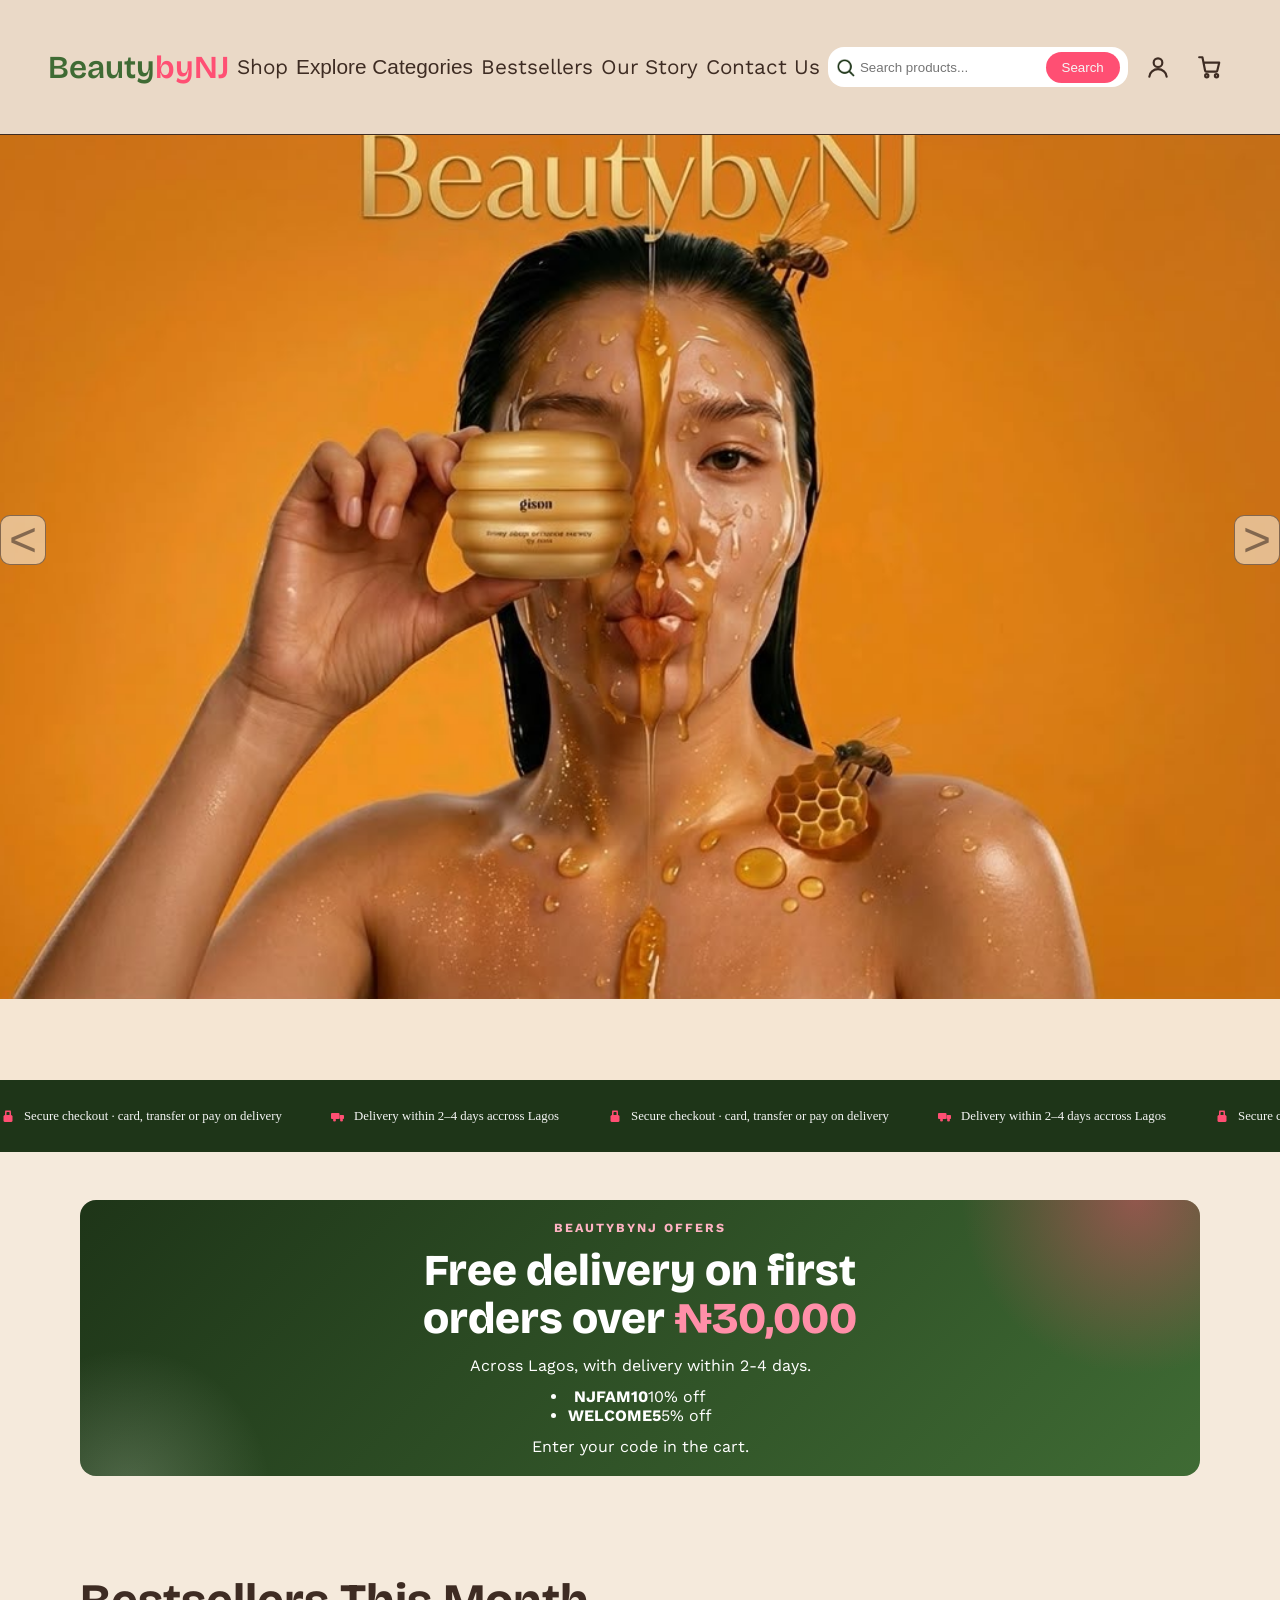
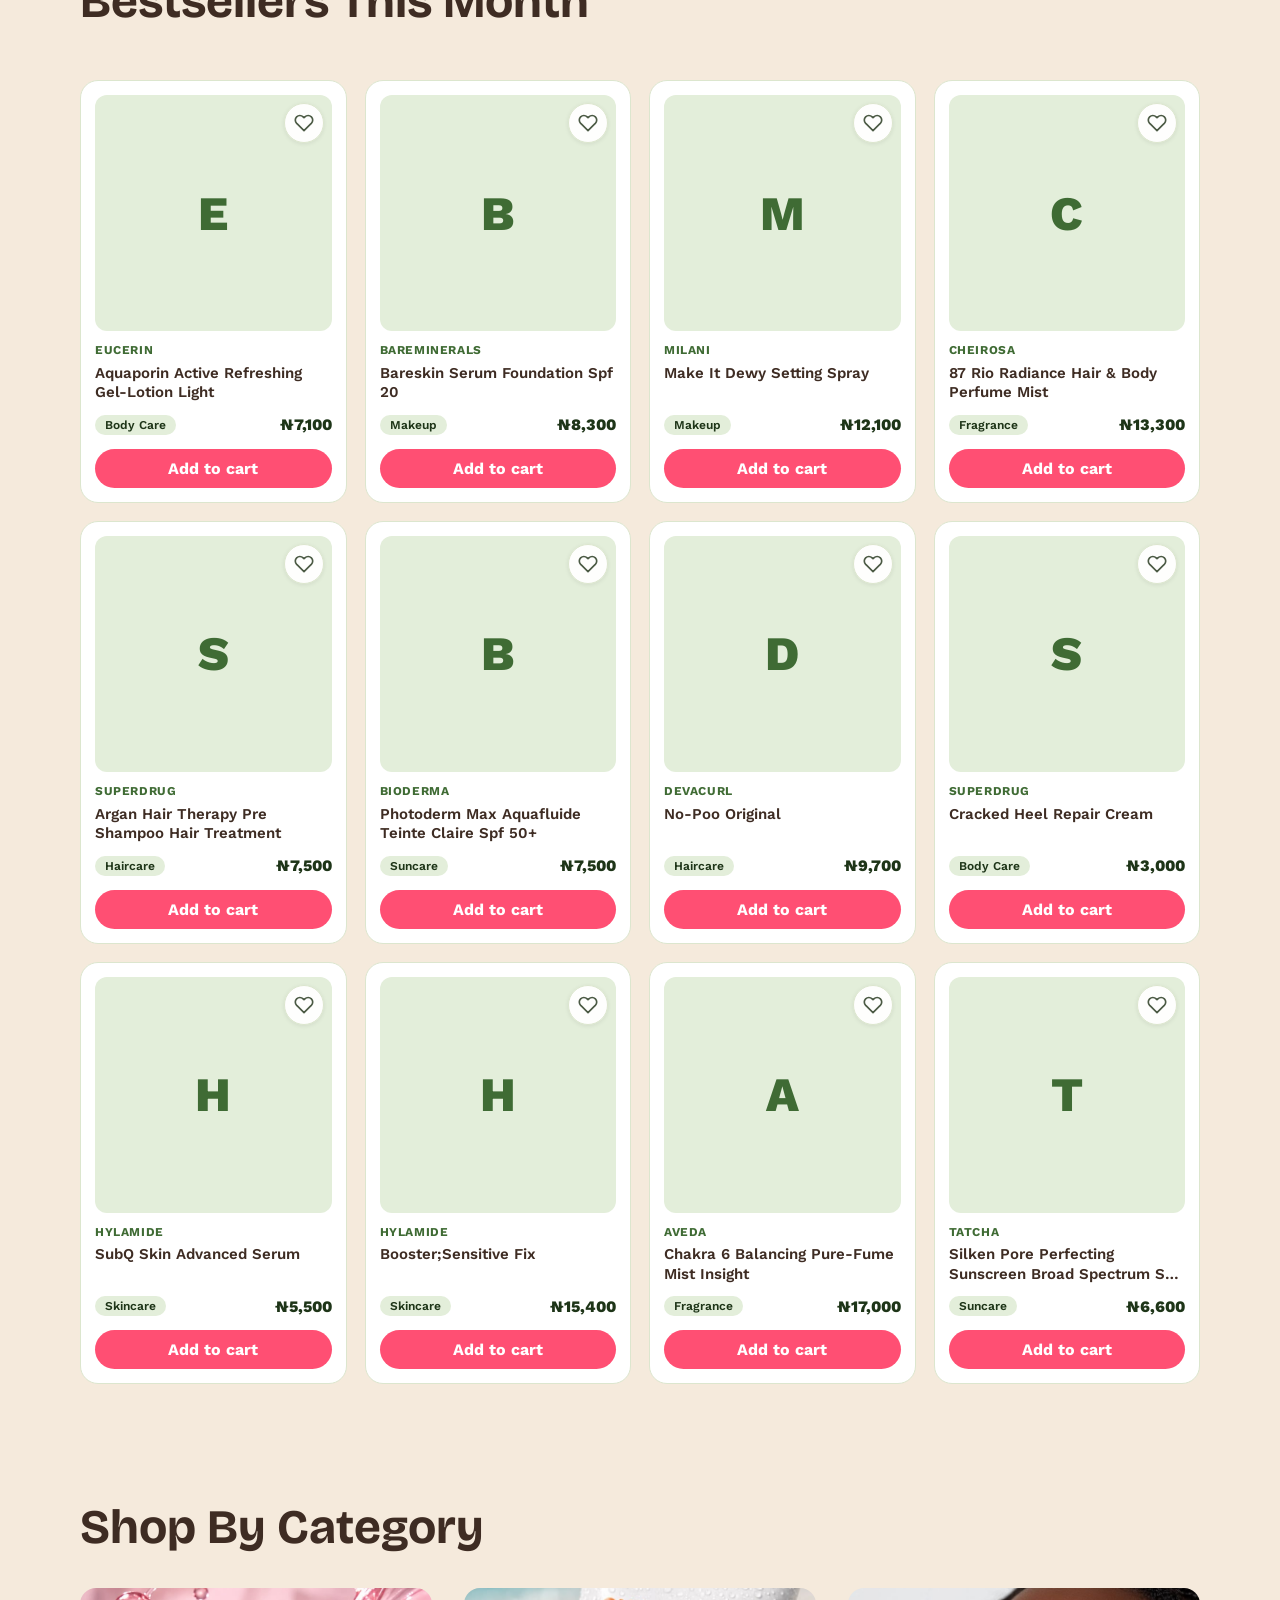
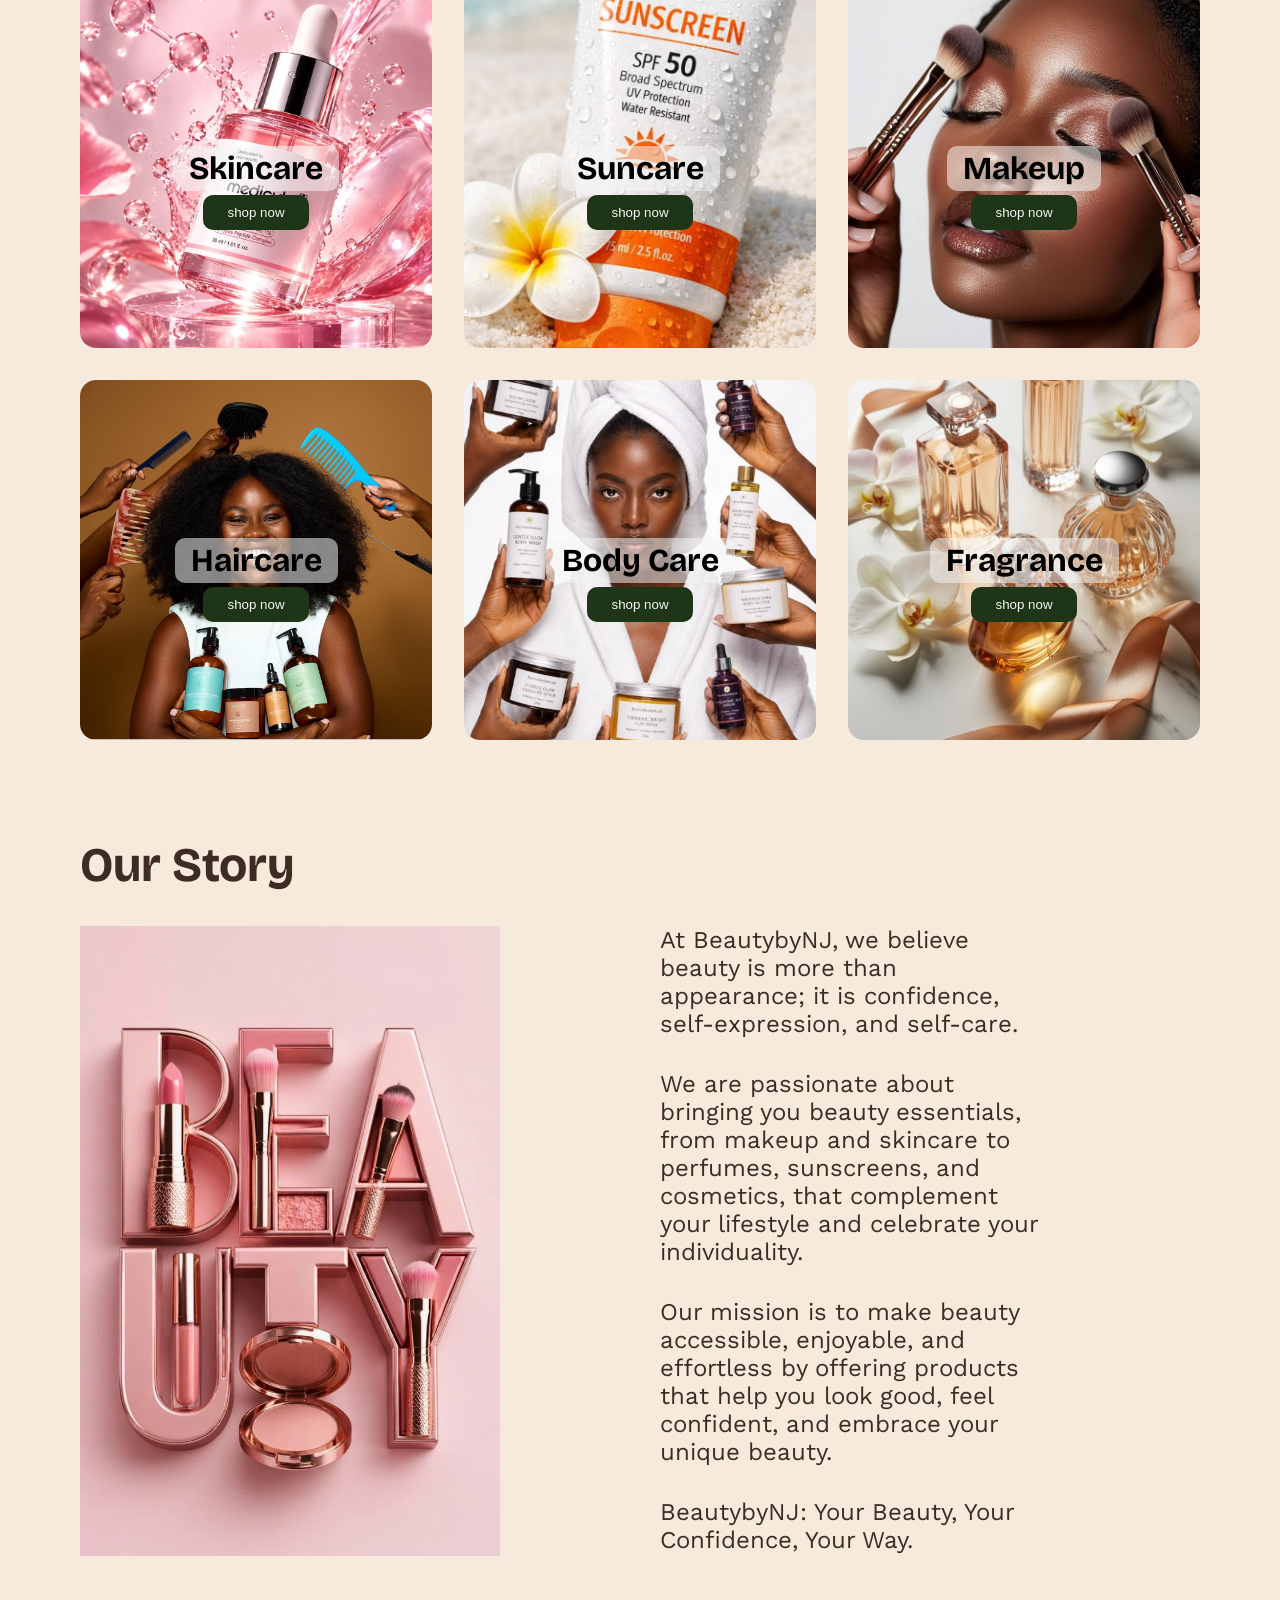
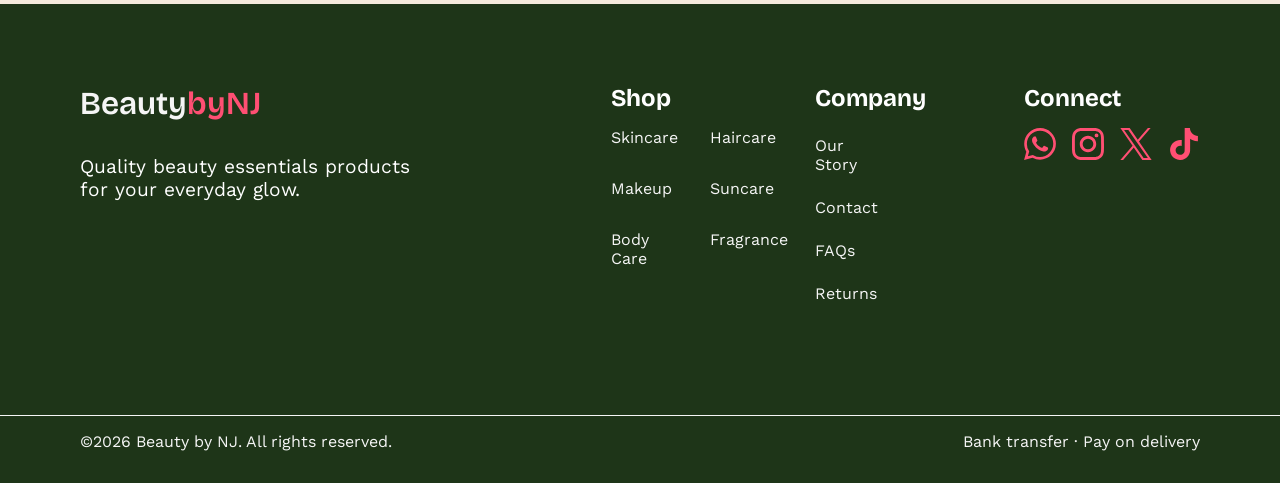
==== commit 7d222d4e: "5th commit" ====
--- a/index.html
+++ b/index.html
@@ -187,20 +187,20 @@
             <div class="footerCard">
                 <h3>shop</h3>
                 <div class="shopSec">
-                    <a href="">skincare</a>
-                    <a href="">haircare</a>
-                    <a href="">makeup</a>
-                    <a href="">lip</a>
-                    <a href="">body</a>
-                    <a href="">skincare</a>
+                    <a href="shop.html?category=skincare">skincare</a>
+                    <a href="shop.html?category=haircare">haircare</a>
+                    <a href="shop.html?category=makeup">makeup</a>
+                    <a href="shop.html?category=suncare">suncare</a>
+                    <a href="shop.html?category=body%2Fbath">body care</a>
+                    <a href="shop.html?category=fragrance">fragrance</a>
                 </div>
             </div>
 
             <div class="contactCard">
                 <h3>company</h3>
-                <a href="">Our Story</a>
-                <a href="">Contact</a>
-                <a href="">FAQs</a>
+                <a href="#ourstory">Our Story</a>
+                <a href="#contactus">Contact</a>
+                <a href="faq.html">FAQs</a>
                 <a href="">Returns</a>
             </div>
 
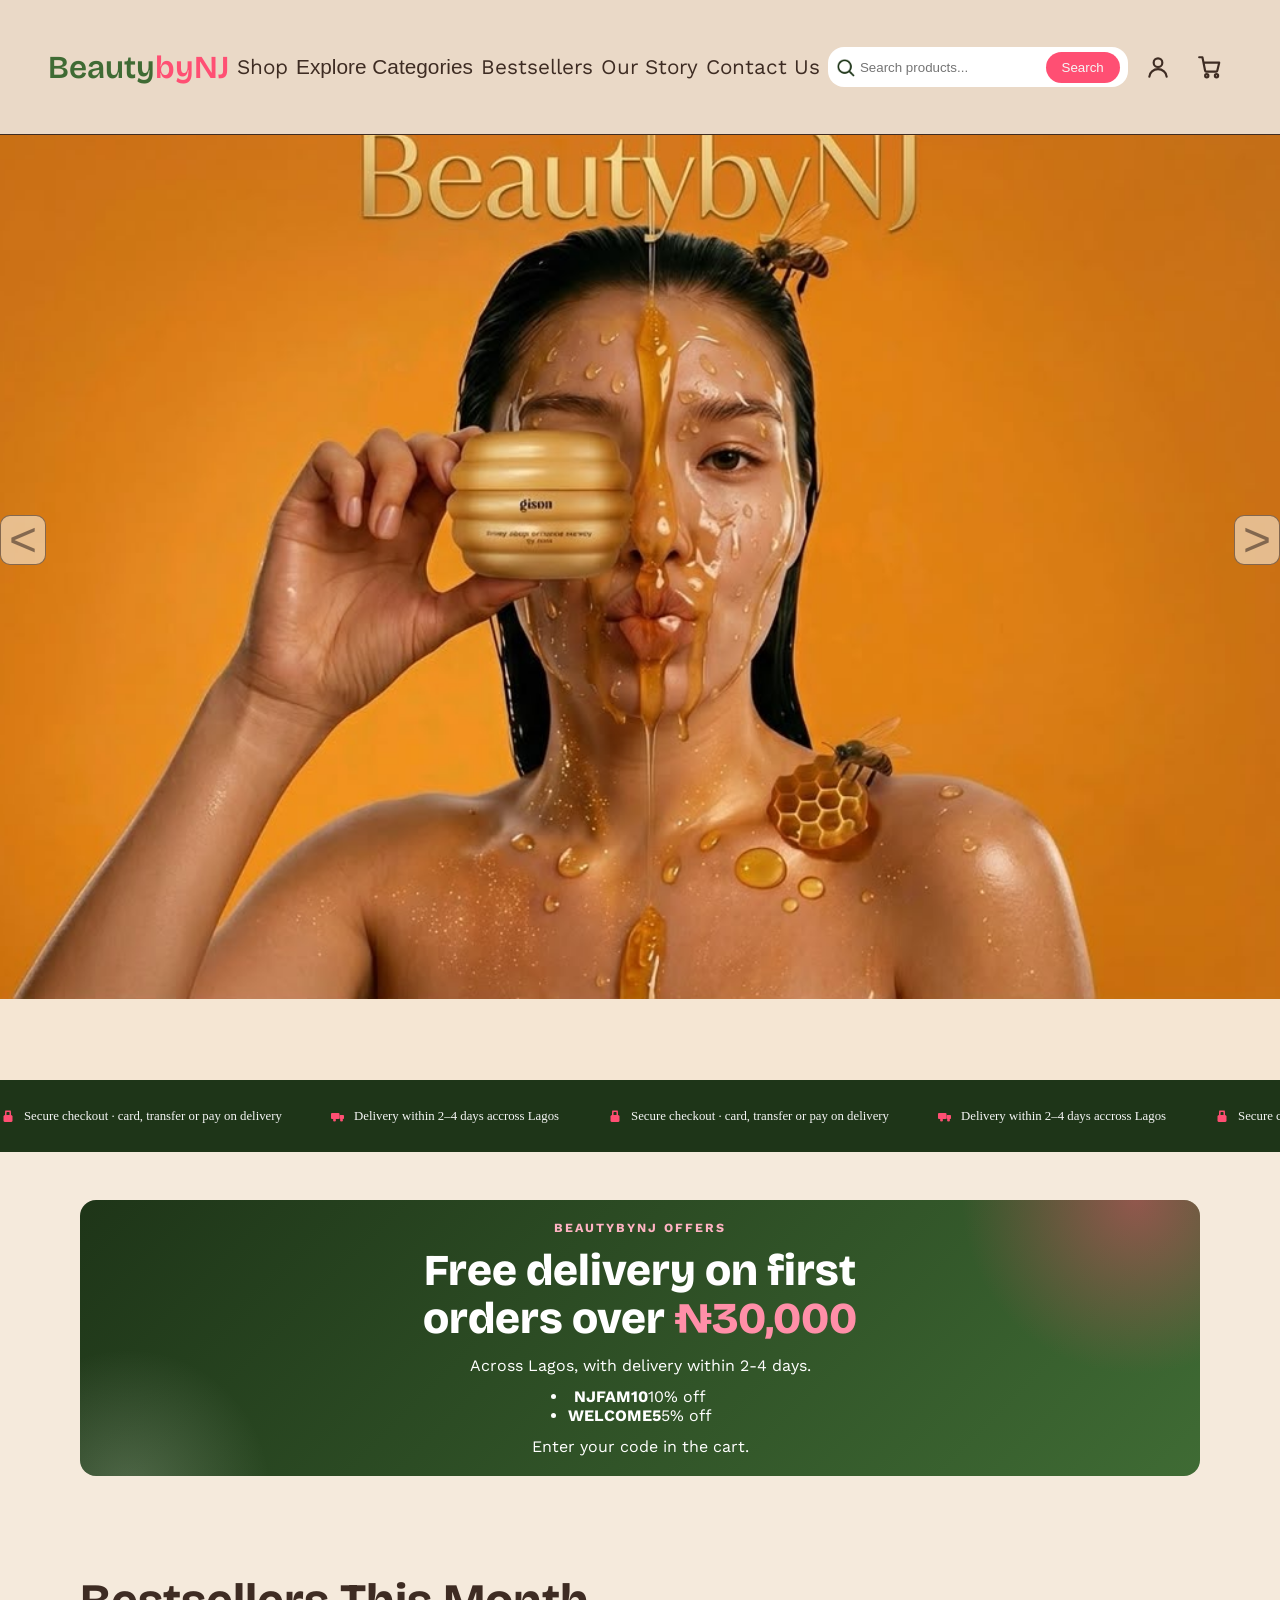
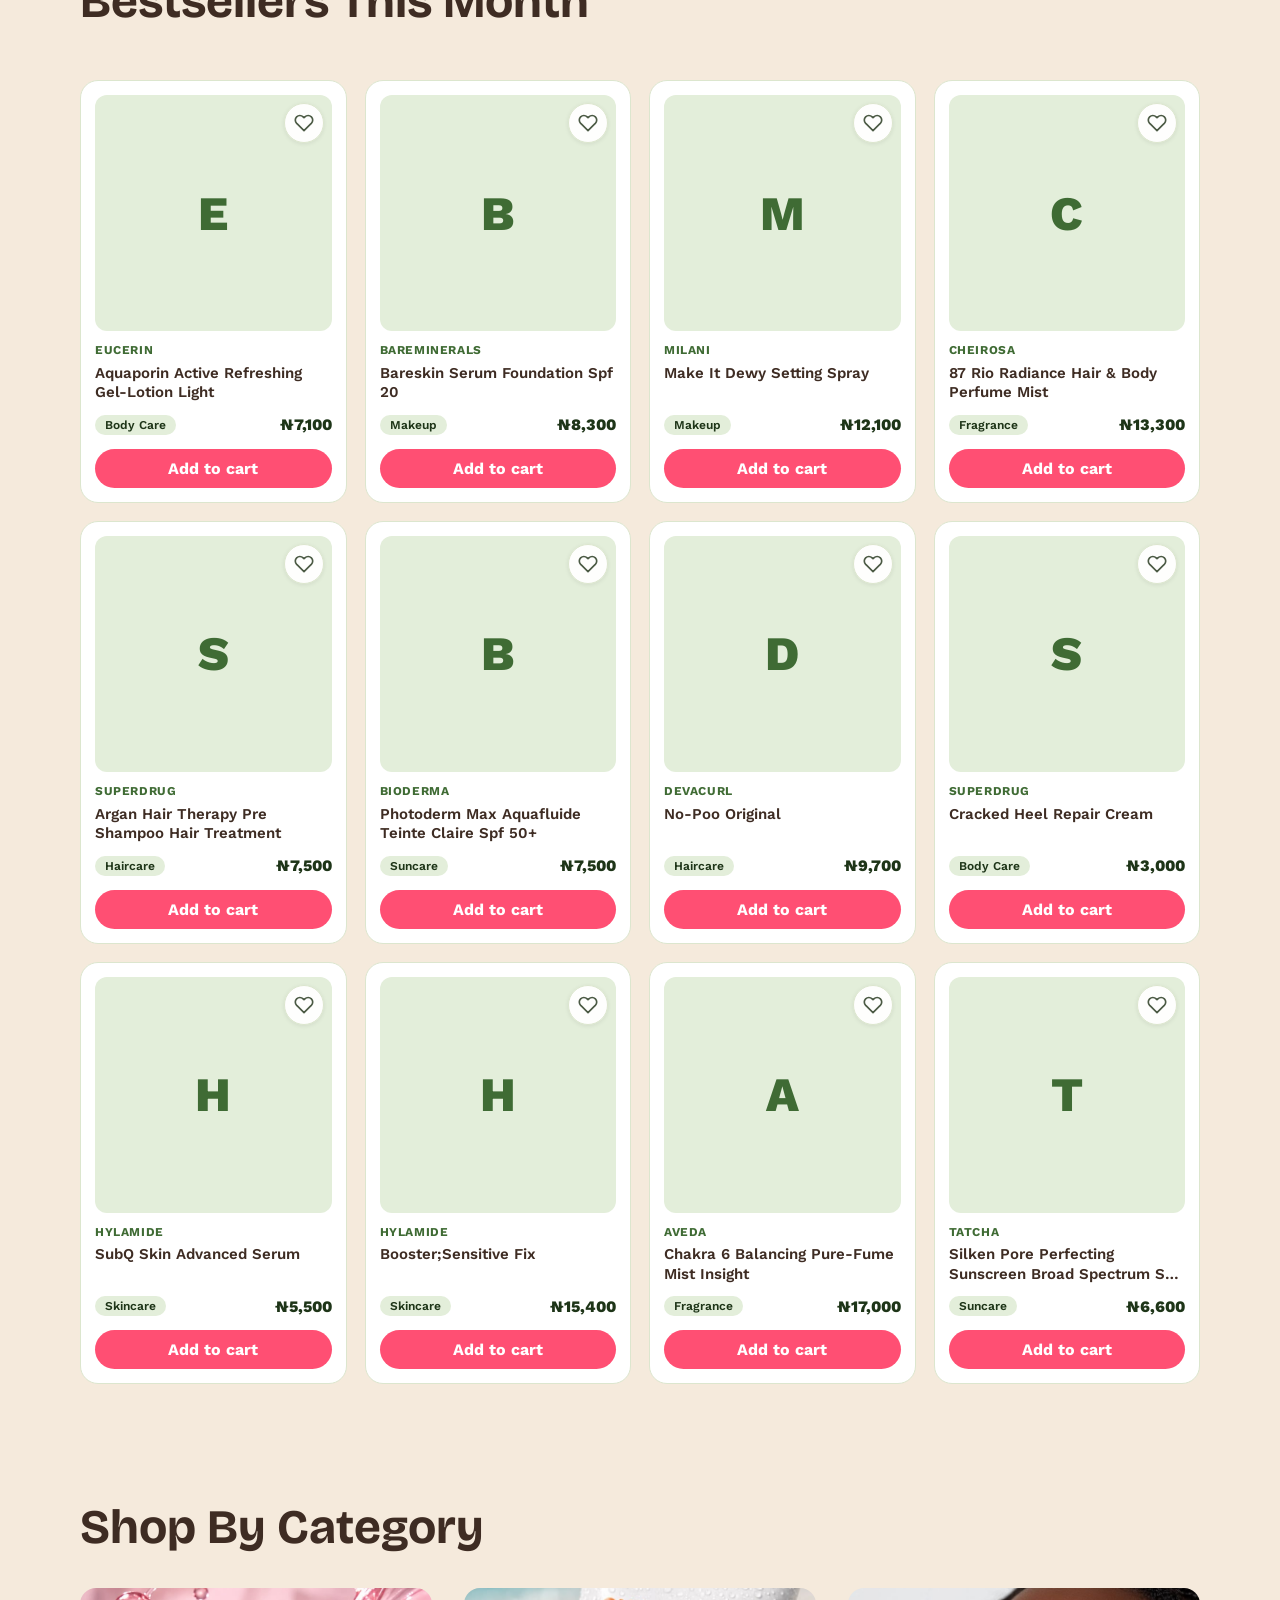
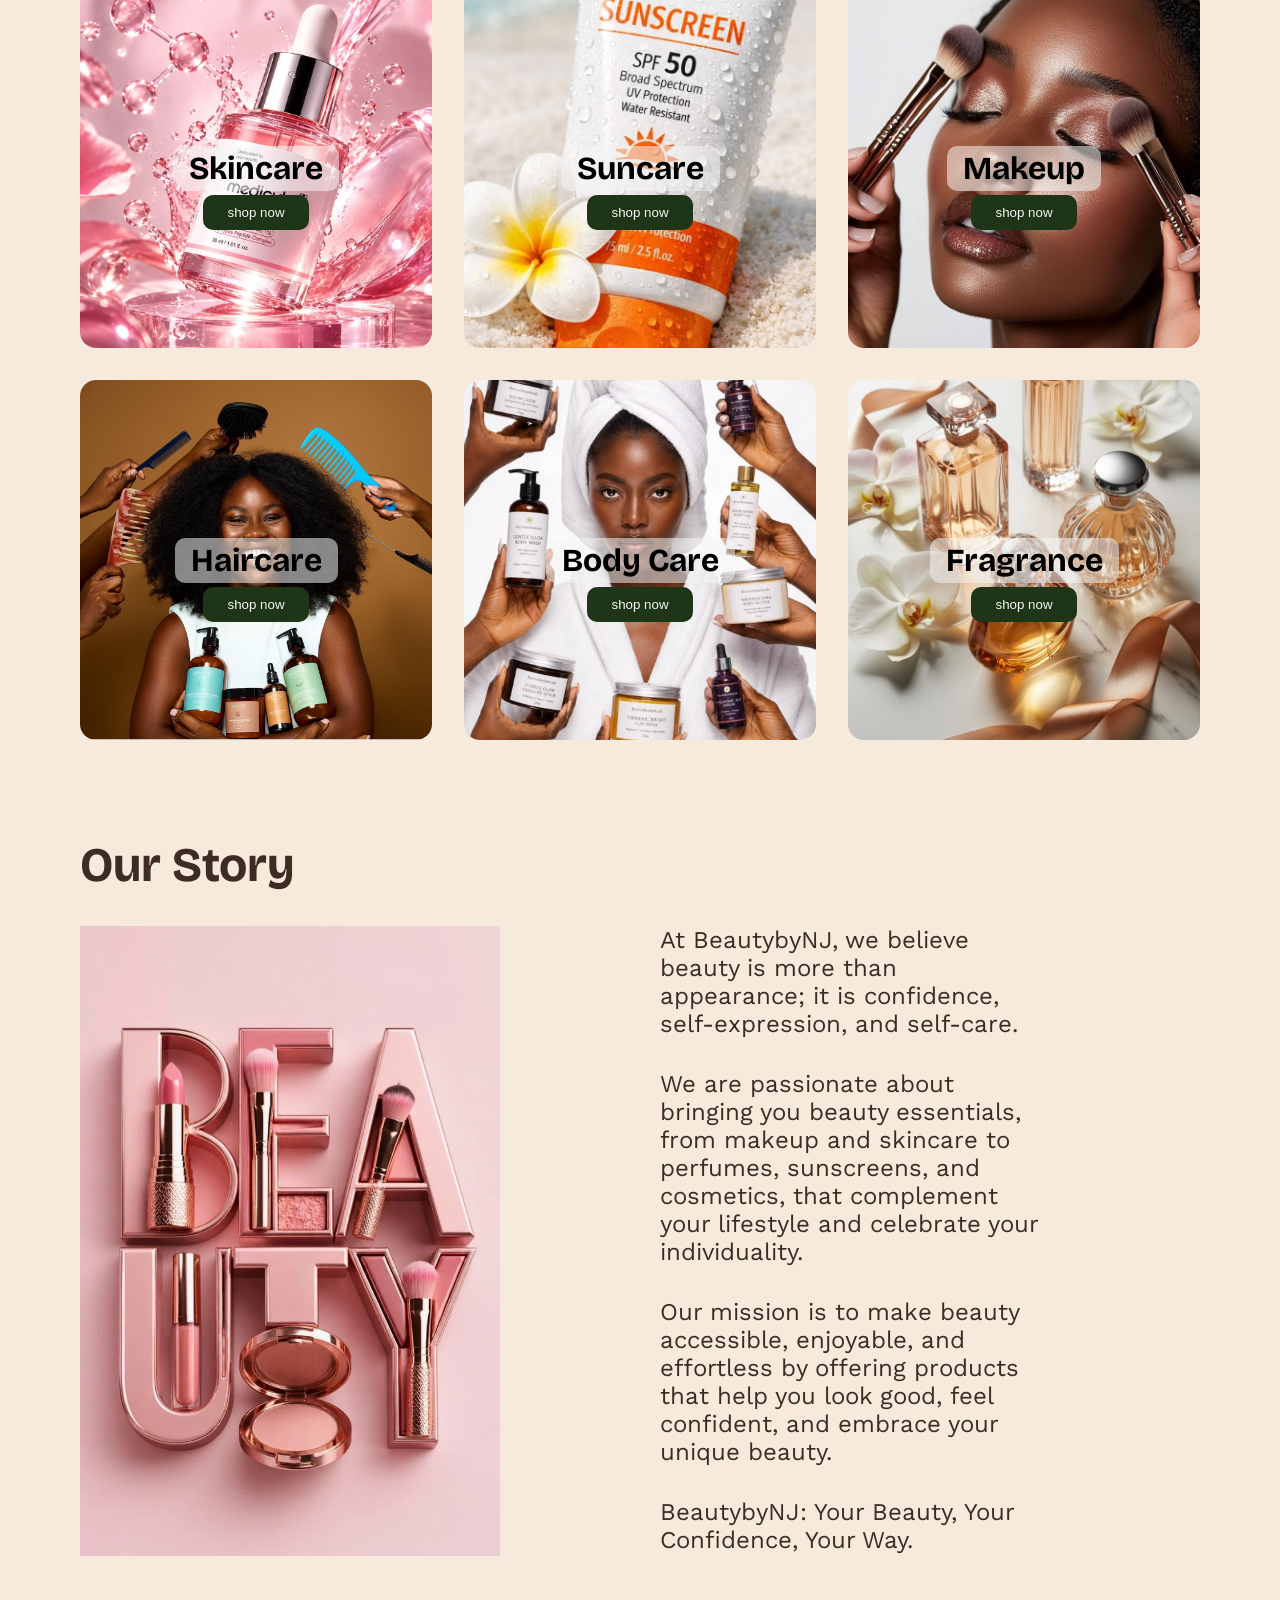
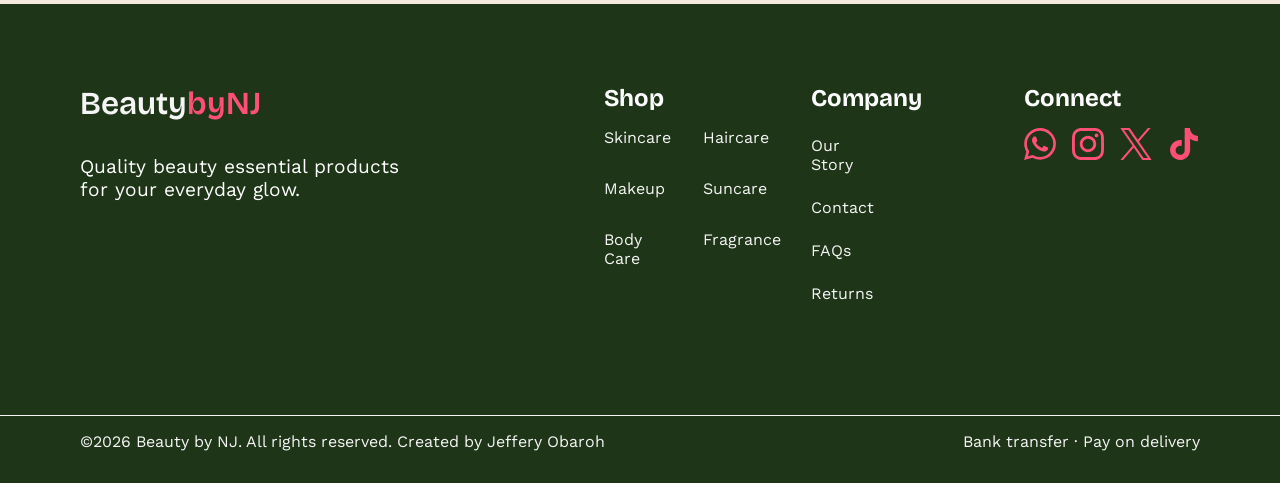
==== commit 5181508c: "6th commit" ====
--- a/index.html
+++ b/index.html
@@ -181,7 +181,7 @@
         <div class="footerSec">
             <div class="logo">
                 <a href="index.html"><span style="color: #f5f5f5;">Beauty</span><span style="color: #FF4F73;">byNJ</span></a>
-                <p>Quality beauty essentials products for your everyday glow.</p>
+                <p>Quality beauty essential products for your everyday glow.</p>
             </div>
 
             <div class="footerCard">
@@ -216,7 +216,7 @@
         </div>
 
         <div class="rightsSec genLayout">
-            <p>&#169;2026 Beauty by NJ. All rights reserved.</p>
+            <p>&#169;2026 Beauty by NJ. All rights reserved. Created by Jeffery Obaroh</p>
             <p>Bank transfer · Pay on delivery</p>
         </div>
     </footer>
--- a/style.css
+++ b/style.css
@@ -3715,4 +3715,264 @@
     .ourStory > h1 { font-size: 1.8rem; }
 
     .storySec p { font-size: 1rem; }
+}
+
+/* faq.css: styles for faq.html only. Every class starts with "faq" so it cannot clash with your other CSS. */
+
+/* ---------- top bar link ---------- */
+.faqBack {
+    color: #3e2c23;
+    font-weight: 600;
+    text-decoration: none;
+    margin-left: auto;
+    margin-right: 1rem;
+    white-space: nowrap;
+}
+.faqBack:hover { text-decoration: underline; }
+
+/* ---------- page ---------- */
+/* the fixed top bar is 15vh tall, so push the content below it */
+.faqMain { padding-top: calc(15vh + 2rem); padding-bottom: 4rem; }
+
+.faqSr { position: absolute; width: 1px; height: 1px; overflow: hidden; clip: rect(0 0 0 0); white-space: nowrap; }
+
+.faqHead { display: grid; gap: .6rem; max-width: 760px; }
+.faqKicker { font-size: .78rem; font-weight: 800; letter-spacing: .08em; text-transform: uppercase; color: #3F6B34; }
+.faqHead h1 { 
+    font-size: clamp(1.9rem, 4.5vw, 2.8rem); 
+    line-height: 1.1; 
+    text-wrap: balance;
+    text-transform: capitalize;
+    font-family: "Bricolage Grotesque", sans-serif;
+  font-optical-sizing: auto;
+  font-style: normal;
+  font-variation-settings:
+    "wdth" 100;
+ }
+.faqIntro { color: #4B5A44; font-size: 1.05rem; line-height: 1.5; max-width: 60ch; }
+
+/* ---------- search ---------- */
+.faqSearch { position: relative; margin-top: .6rem; max-width: 560px; }
+.faqSearch input {
+    width: 100%;
+    padding: 14px 16px 14px 46px;
+    border: 1.5px solid #DCE6CE;
+    border-radius: 999px;
+    background: #fff;
+    font: inherit;
+    color: #3e2c23;
+}
+.faqSearch input:focus { outline: none; border-color: #3F6B34; box-shadow: 0 0 0 4px rgba(63, 107, 52, .15); }
+.faqSearchIcon { position: absolute; left: 16px; top: 50%; transform: translateY(-50%); color: #3F6B34; pointer-events: none; }
+
+/* ---------- two columns ---------- */
+.faqLayout {
+    display: grid;
+    grid-template-columns: 250px minmax(0, 1fr);
+    gap: 2.5rem;
+    align-items: start;
+    margin-top: 2rem;
+}
+
+/* ---------- left menu ---------- */
+.faqMenu {
+    position: sticky;
+    top: calc(15vh + 1rem);
+    background: #fff;
+    border: 1px solid #DCE6CE;
+    border-radius: 20px;
+    padding: 18px 14px;
+}
+.faqMenuTitle { font-size: .72rem; font-weight: 800; letter-spacing: .08em; text-transform: uppercase; color: #4B5A44; padding: 0 10px 8px; }
+.faqMenuList { list-style: none; display: grid; gap: 2px; }
+.faqMenuLink {
+    display: flex;
+    align-items: center;
+    justify-content: space-between;
+    gap: 10px;
+    padding: 10px 12px;
+    border-radius: 12px;
+    color: #3e2c23;
+    font-weight: 600;
+    text-decoration: none;
+}
+.faqMenuLink:hover { background: #F4F8EF; }
+.faqMenuLink[aria-current="true"] { background: #1E3518; color: #fff; }
+.faqCount {
+    min-width: 24px;
+    padding: 1px 8px;
+    border-radius: 999px;
+    background: #E3EEDA;
+    color: #1E3518;
+    font-size: .75rem;
+    font-weight: 700;
+    text-align: center;
+}
+.faqMenuLink[aria-current="true"] .faqCount { background: rgba(255, 255, 255, .2); color: #fff; }
+.faqMenuLink.faqDim { opacity: .45; }
+
+/* ---------- toolbar above the questions ---------- */
+.faqContent { min-width: 0; display: grid; gap: 1.6rem; }
+
+.faqBar { display: flex; align-items: center; justify-content: space-between; gap: 12px; flex-wrap: wrap; }
+.faqStatus { color: #4B5A44; font-size: .92rem; }
+.faqToggleAll {
+    background: none;
+    border: 1.5px solid #1E3518;
+    border-radius: 999px;
+    padding: 8px 18px;
+    font: inherit;
+    font-size: .88rem;
+    font-weight: 700;
+    color: #1E3518;
+    cursor: pointer;
+}
+.faqToggleAll:hover { background: #1E3518; color: #fff; }
+
+/* ---------- groups and questions ---------- */
+.faqGroup { display: grid; gap: 10px; scroll-margin-top: calc(15vh + 1rem); }
+.faqGroup[hidden], .faqItem[hidden] { display: none; }
+.faqGroupTitle { font-size: 1.25rem; padding-bottom: 4px; }
+
+.faqItem {
+    background: #fff;
+    border: 1px solid #DCE6CE;
+    border-radius: 16px;
+    scroll-margin-top: calc(15vh + 1.2rem);
+    transition: border-color .2s, box-shadow .2s;
+}
+.faqItem[open] { border-color: #3F6B34; box-shadow: 0 6px 20px rgba(30, 53, 24, .08); }
+
+.faqItem summary {
+    list-style: none;
+    display: flex;
+    align-items: center;
+    justify-content: space-between;
+    gap: 16px;
+    padding: 18px 20px;
+    font-weight: 700;
+    cursor: pointer;
+    border-radius: 16px;
+}
+.faqItem summary::-webkit-details-marker { display: none; }
+.faqItem summary:hover { color: #3F6B34; }
+.faqItem summary:focus-visible { outline: 3px solid rgba(63, 107, 52, .4); outline-offset: 2px; }
+
+/* plus sign that turns into a minus */
+.faqItem summary::after {
+    content: "";
+    flex-shrink: 0;
+    width: 28px;
+    height: 28px;
+    border-radius: 50%;
+    background:
+        linear-gradient(#1E3518, #1E3518) center / 12px 2px no-repeat,
+        linear-gradient(#1E3518, #1E3518) center / 2px 12px no-repeat,
+        #E3EEDA;
+    transition: transform .25s, background-color .2s;
+}
+.faqItem[open] summary::after {
+    background:
+        linear-gradient(#fff, #fff) center / 12px 2px no-repeat,
+        #3F6B34;
+    transform: rotate(180deg);
+}
+
+.faqAnswer { padding: 0 20px 20px; display: grid; gap: .7rem; color: #4B5A44; line-height: 1.6; }
+.faqAnswer strong { color: #3e2c23; }
+.faqAnswer ul { padding-left: 1.2rem; display: grid; gap: .4rem; }
+.faqAnswer a { color: #3F6B34; font-weight: 700; }
+
+/* flash the question you jumped to from a link */
+.faqItem.faqFlash { animation: faqFlash 1.6s ease-out; }
+@keyframes faqFlash { 0% { box-shadow: 0 0 0 4px rgba(255, 79, 115, .45); } 100% { box-shadow: 0 0 0 4px rgba(255, 79, 115, 0); } }
+
+/* ---------- nothing found ---------- */
+.faqEmpty {
+    text-align: center;
+    background: #fff;
+    border: 1px dashed #DCE6CE;
+    border-radius: 20px;
+    padding: 36px 20px;
+    display: grid;
+    gap: .5rem;
+    justify-items: center;
+    color: #4B5A44;
+}
+.faqEmpty[hidden] { display: none; }
+.faqEmptyTitle { font-weight: 800; font-size: 1.1rem; color: #3e2c23; }
+.faqClear {
+    margin-top: .4rem;
+    background: #FF4F73;
+    color: #fff;
+    border: none;
+    border-radius: 999px;
+    padding: 10px 22px;
+    font: inherit;
+    font-weight: 700;
+    cursor: pointer;
+}
+.faqClear:hover { background: #DA3357; }
+
+/* ---------- still need help ---------- */
+.faqHelp {
+    display: flex;
+    align-items: center;
+    justify-content: space-between;
+    gap: 1.5rem;
+    flex-wrap: wrap;
+    margin-top: .8rem;
+    padding: 28px;
+    border-radius: 24px;
+    background: linear-gradient(135deg, #1E3518, #3F6B34);
+    color: #fff;
+}
+.faqHelp h2 { font-size: 1.4rem; margin-bottom: .3rem; }
+.faqHelp p { color: rgba(255, 255, 255, .85); max-width: 42ch; line-height: 1.5; }
+.faqHelpLinks { display: flex; gap: 10px; flex-wrap: wrap; }
+.faqHelpBtn {
+    display: inline-block;
+    padding: 11px 20px;
+    border: 1.5px solid rgba(255, 255, 255, .7);
+    border-radius: 999px;
+    color: #fff;
+    font-weight: 700;
+    font-size: .92rem;
+    text-decoration: none;
+}
+.faqHelpBtn:hover { background: #fff; color: #1E3518; }
+.faqHelpPrimary { background: #FF4F73; border-color: #FF4F73; }
+.faqHelpPrimary:hover { background: #DA3357; border-color: #DA3357; color: #fff; }
+
+/* ====================================================================
+   TABLETS AND PHONES
+   ==================================================================== */
+@media (max-width: 900px) {
+    .faqMain { padding-top: 7rem; }
+    .faqBack { font-size: .85rem; margin-right: .25rem; }
+
+    .faqLayout { grid-template-columns: minmax(0, 1fr); gap: 1.2rem; margin-top: 1.4rem; }
+    .faqGroup, .faqItem { scroll-margin-top: 6.5rem; }
+
+    /* the menu becomes a row of pills you can swipe sideways */
+    .faqMenu { position: static; background: none; border: none; padding: 0; }
+    .faqMenuTitle { display: none; }
+    .faqMenuList { display: flex; gap: 8px; overflow-x: auto; padding-bottom: 6px; scrollbar-width: none; }
+    .faqMenuList::-webkit-scrollbar { display: none; }
+    .faqMenuLink { white-space: nowrap; background: #fff; border: 1px solid #DCE6CE; border-radius: 999px; padding: 9px 14px; }
+    .faqMenuLink[aria-current="true"] { border-color: #1E3518; }
+}
+
+@media (max-width: 600px) {
+    .faqBack { display: none; }                   /* the logo and cart icon are enough on a small screen */
+    .faqItem summary { padding: 16px; gap: 12px; }
+    .faqAnswer { padding: 0 16px 16px; }
+    .faqHelp { padding: 22px 18px; border-radius: 20px; }
+    .faqHelpLinks { flex-direction: column; width: 100%; }
+    .faqHelpBtn { text-align: center; }
+}
+
+@media (prefers-reduced-motion: reduce) {
+    .faqItem, .faqItem summary::after { transition: none; }
+    .faqItem.faqFlash { animation: none; }
 }
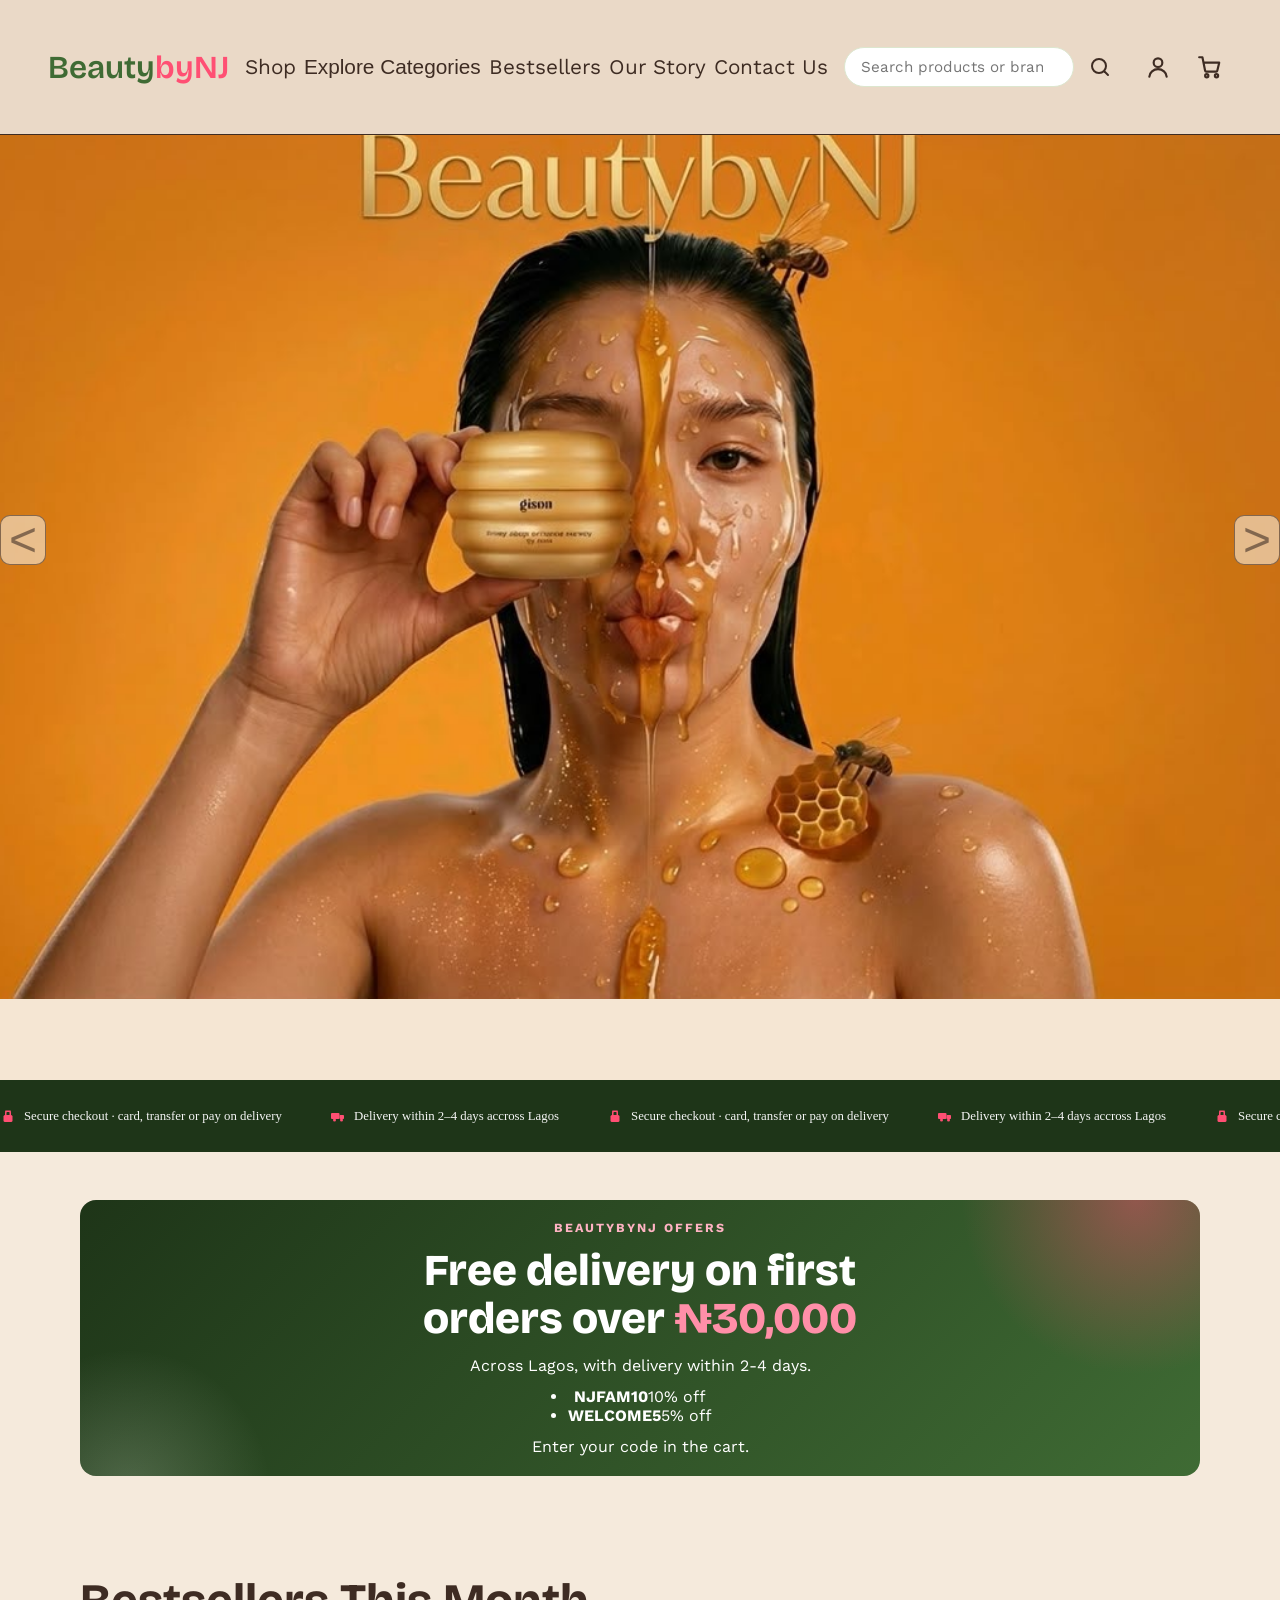
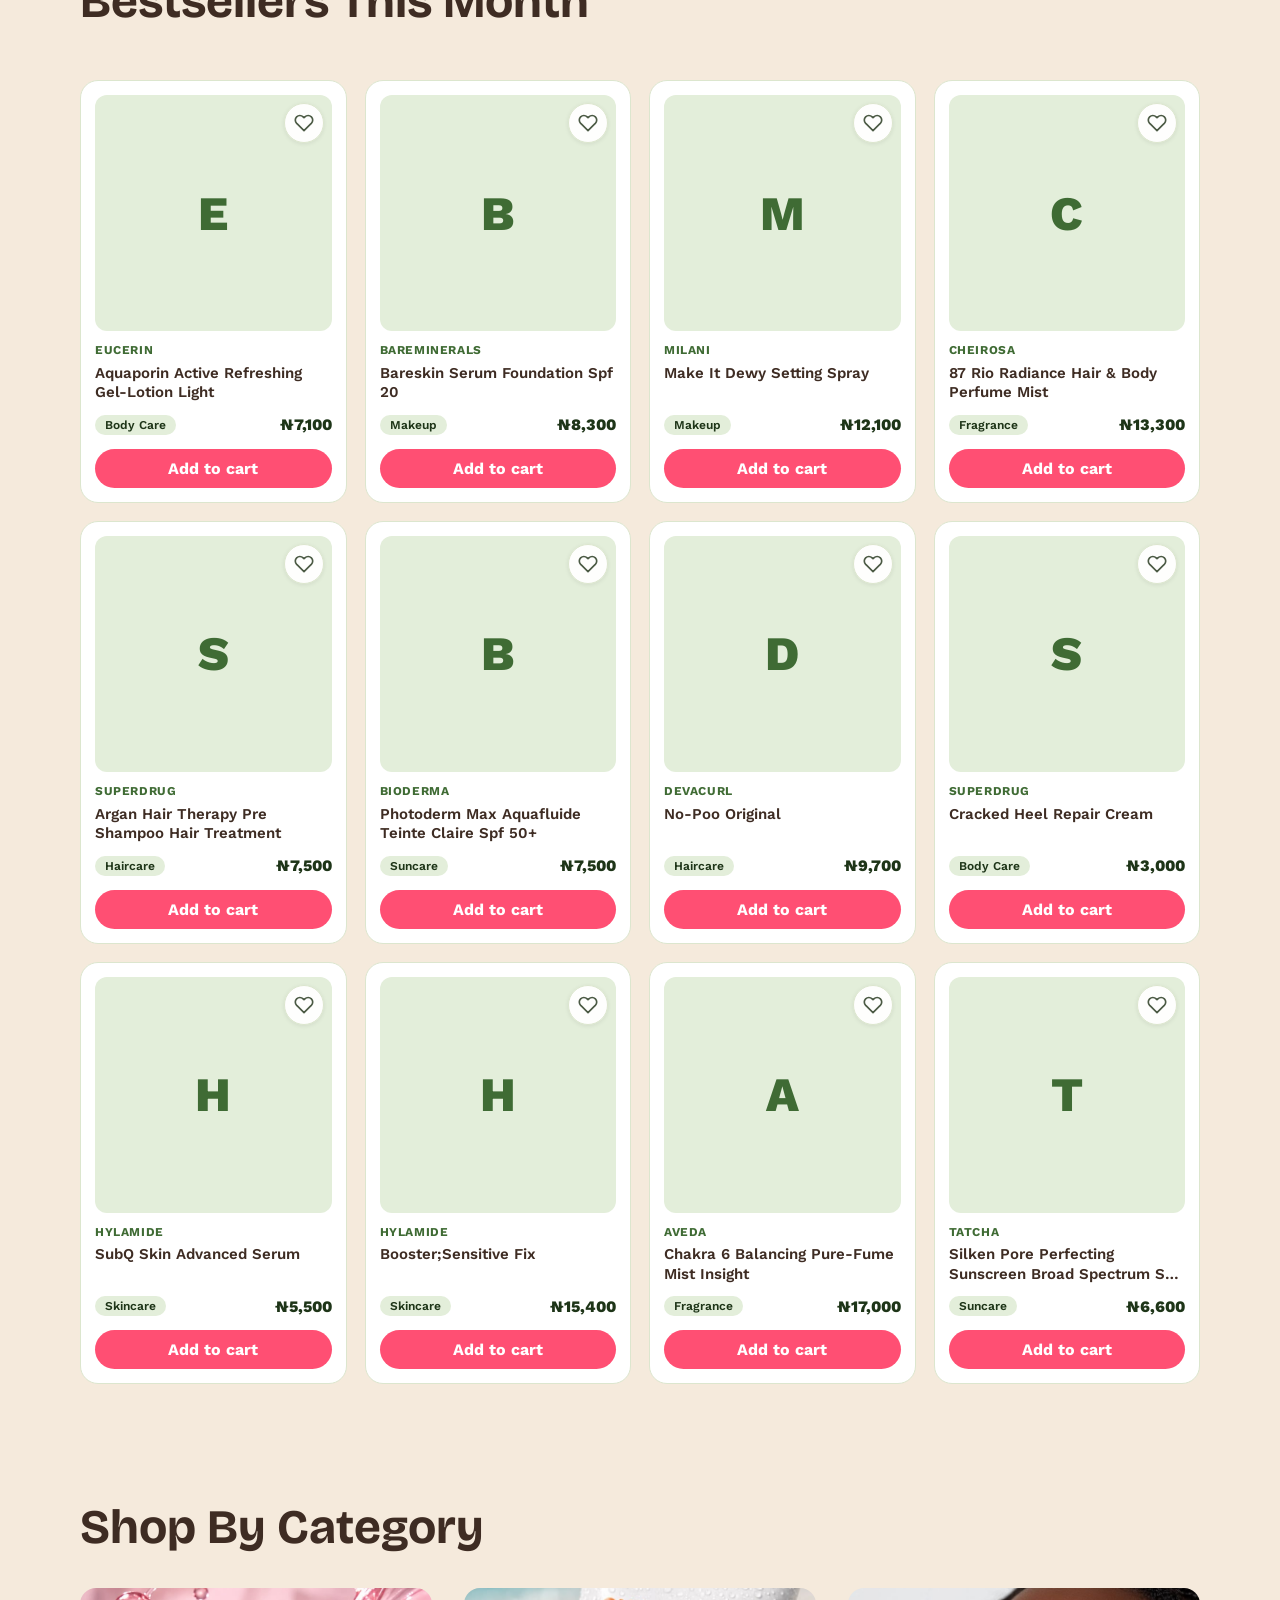
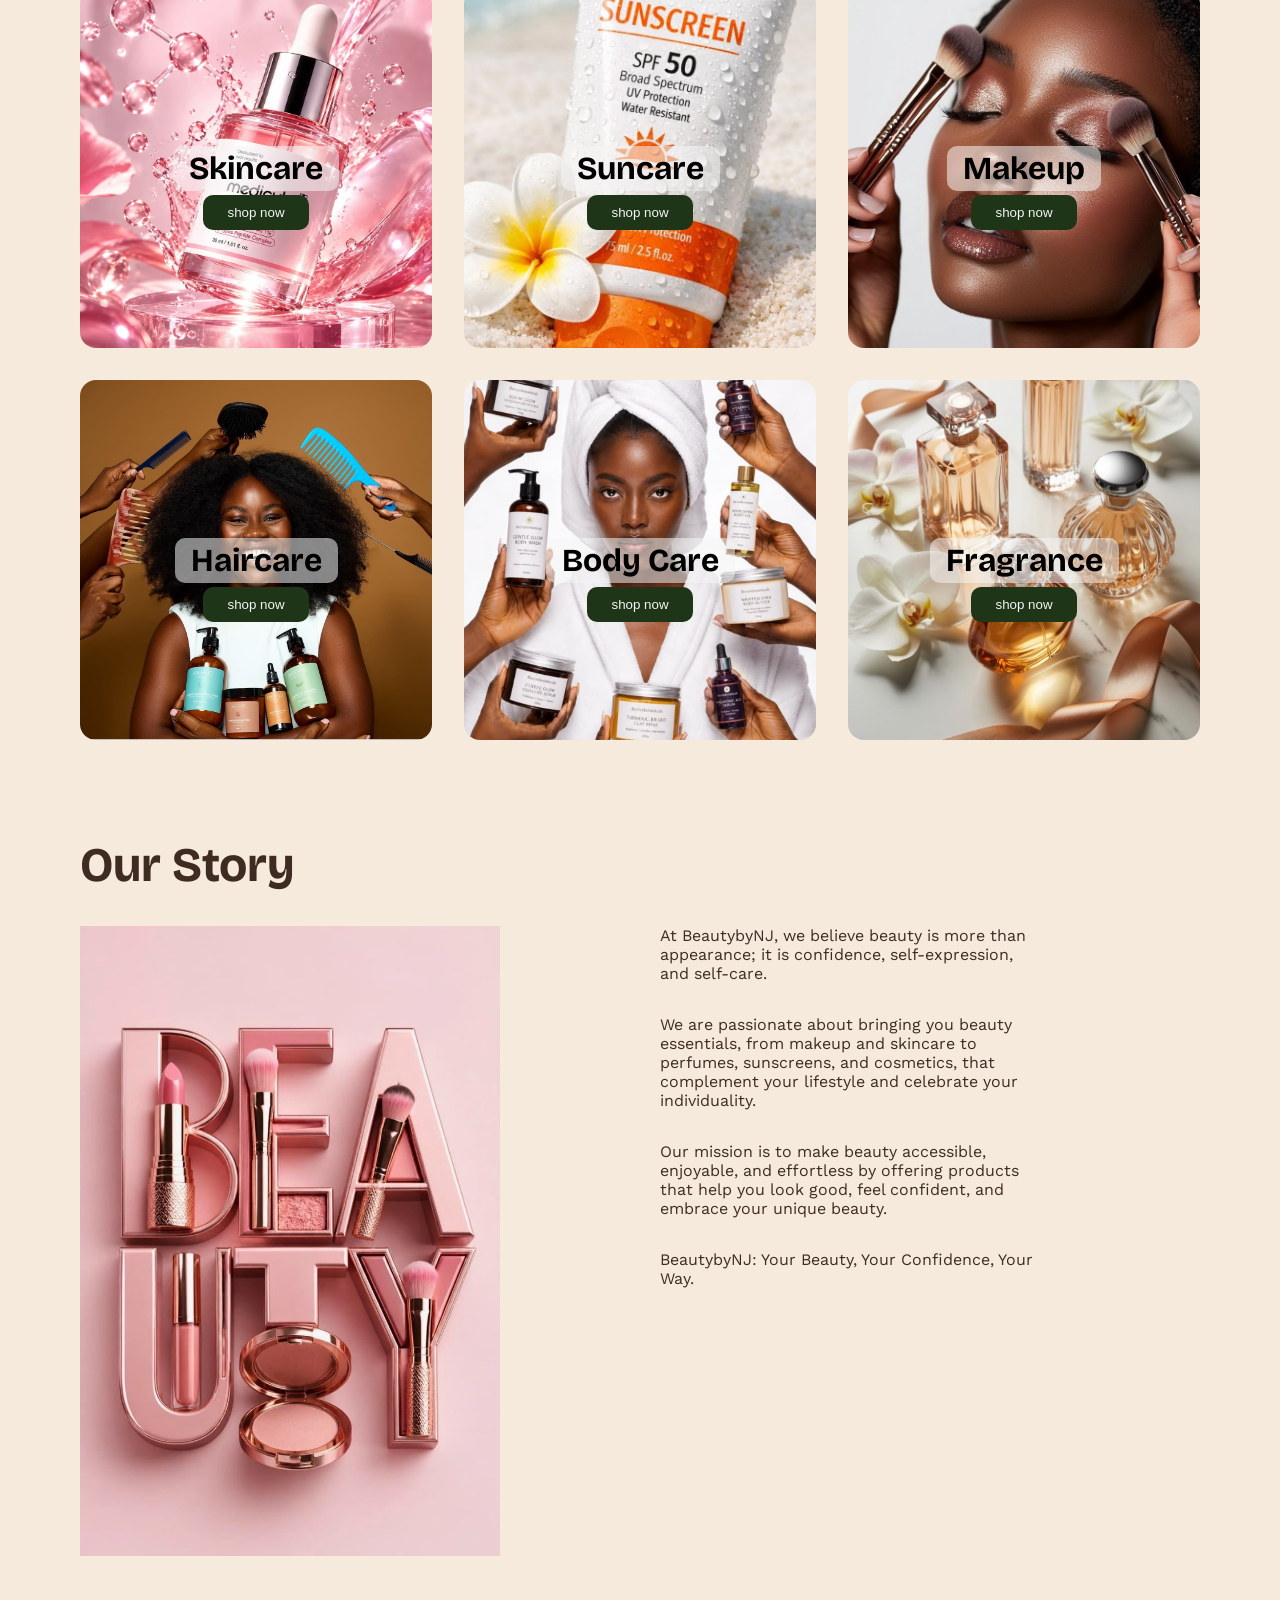
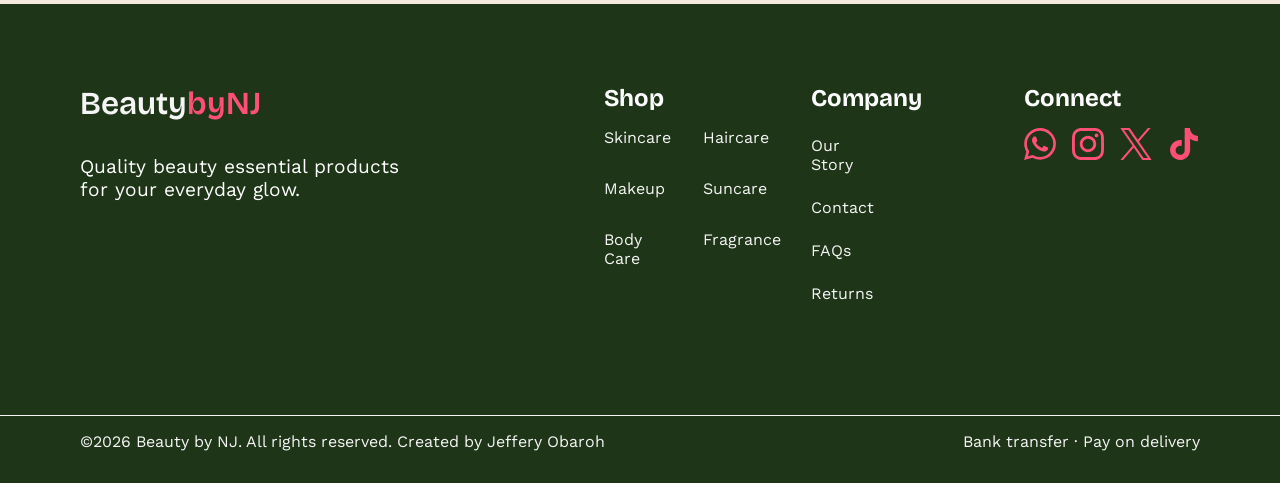
==== commit abae3219: "16th commit" ====
--- a/index.html
+++ b/index.html
@@ -58,9 +58,14 @@
             <input type="checkbox" id="toggle" />
         
         <div class="innerNav">
-            <img src="./images/search-icon_1.png" alt="ic" width="25px" style="position: absolute; margin-left: .3rem; margin-top: .1rem;">
-            <input type="text" placeholder="Search products...">
-            <button>search</button>
+            <form class="navSearch" id="navSearch" action="shop.html" method="get" role="search">
+                <div class="navSearchBox">
+                    <input type="search" name="q" id="navSearchInput" placeholder="Search products or brands" autocomplete="off" aria-label="Search products">
+                </div>
+                <button type="submit" class="navSearchBtn" id="navSearchBtn" aria-label="Search">
+                    <svg width="24" height="24" viewBox="0 0 24 24" fill="none" stroke="currentColor" stroke-width="2" stroke-linecap="round" aria-hidden="true"><circle cx="11" cy="11" r="7"/><path d="M20 20l-3.5-3.5"/></svg>
+                </button>
+            </form>
         </div>
         <div class="navIcons">
                 <a href="profile.html" class="profileLink" aria-label="My account">
@@ -233,5 +238,6 @@
     <script src="./api.js"></script>
     <script src="./bestsellers.js"></script>
     <script src="./marquee.js"></script>
+    <script src="./search.js"></script>
 </body>
 </html>
--- a/style.css
+++ b/style.css
@@ -365,7 +365,7 @@
 }
 
 .storySec p {
-    font-size: 1.5rem;
+    font-size: 1rem;
     width: 70%;
 }
 
@@ -840,6 +840,7 @@
     background-color: #f5f5f5;
     height: 30vh;
     padding: 2rem;
+    gap: 1.5rem;
 }
 
 .profilePic{
@@ -849,8 +850,8 @@
     background:#3F6B34;
     color:#fff;
     font-weight:700;
-    height:150px;
-    width:150px;
+    height:120px;
+    width:120px;
     border-radius: 100%;
 }
 
@@ -894,7 +895,7 @@
     cursor:pointer;}
 
 .profileDetails {
-    width: 75%;
+    width: 85%;
 }
 
 .customerCard {
@@ -903,10 +904,10 @@
     justify-content: space-between;
     gap: 8px;
     padding-block: 10px;
+    width: 80%;
 }
 
 .dateJoined {
-    width: 80%;
     display: flex;
     flex-direction: row;
     gap: 8px;
@@ -919,7 +920,7 @@
     color: white;
     border-radius: 20px;
     border: none;
-    
+    width: 150px;
 }
 
 .profileBtn > button:hover {
@@ -1299,13 +1300,13 @@
     padding: 1rem 2rem;
     display: flex;
     flex-direction: column;
-    gap: 1rem;
+    gap: .6rem;
     width: 24%;
-    height: 63vh;
+    height: 52vh;
 }
 
 .stickyCard {
-    padding: 1rem 2rem;
+    padding: .5rem 2rem;
     display: flex;
     flex-direction: row;
     gap: 1rem;
@@ -1319,6 +1320,7 @@
 }
 
 .secOne > :nth-child(6) {
+    padding-bottom: .5rem;
     border-bottom: 1px solid #1E3518;
 }
 
@@ -1340,7 +1342,7 @@
     text-transform: capitalize;
     text-decoration: none;
     color: #3e2c23;
-    font-size: 1rem;
+    font-size: .8rem;
 }
 
 .logOut {
@@ -1349,6 +1351,7 @@
     flex-direction: row;
     gap: 1rem;
     margin-top: -.8rem;
+    font-size: .8rem;
 }
 
 .logOut > svg {
@@ -1369,7 +1372,7 @@
     text-transform: capitalize;
     text-decoration: none;
     color: #FF4F73;
-    font-size: 1rem;
+    font-size: .8rem;
 }
 
 .secTwo {
@@ -3975,4 +3978,52 @@
 @media (prefers-reduced-motion: reduce) {
     .faqItem, .faqItem summary::after { transition: none; }
     .faqItem.faqFlash { animation: none; }
+}
+
+.navSearch {
+    display: flex;
+    align-items: center;
+    gap: .4rem;
+}
+
+.navSearchBox input {
+    width: 230px;
+    padding: 10px 16px;
+    border: 1.5px solid #DCE6CE;
+    border-radius: 999px;
+    background: #fff;
+    font: inherit;
+    font-size: .95rem;
+    color: #3e2c23;
+}
+.navSearchBox input:focus { outline: none; border-color: #3F6B34; box-shadow: 0 0 0 3px rgba(63, 107, 52, .15); }
+
+.navSearchBtn {
+    display: grid;
+    place-items: center;
+    width: 40px;
+    height: 40px;
+    border: none;
+    border-radius: 50%;
+    background: transparent;
+    color: #3e2c23;
+    cursor: pointer;
+}
+.navSearchBtn:hover { background: rgba(63, 107, 52, .12); color: #3F6B34; }
+
+@media (max-width: 900px) {
+    .navSearch { position: static; }
+
+    .navSearchBox {
+        display: none;
+        position: absolute;
+        top: 100%;
+        left: 0;
+        right: 0;
+        padding: 12px 1.5rem 14px;
+        background: #ead9c7;
+        box-shadow: 0 8px 16px rgba(62, 44, 35, .12);
+    }
+    .navSearch.open .navSearchBox { display: block; }
+    .navSearchBox input { width: 100%; }
 }
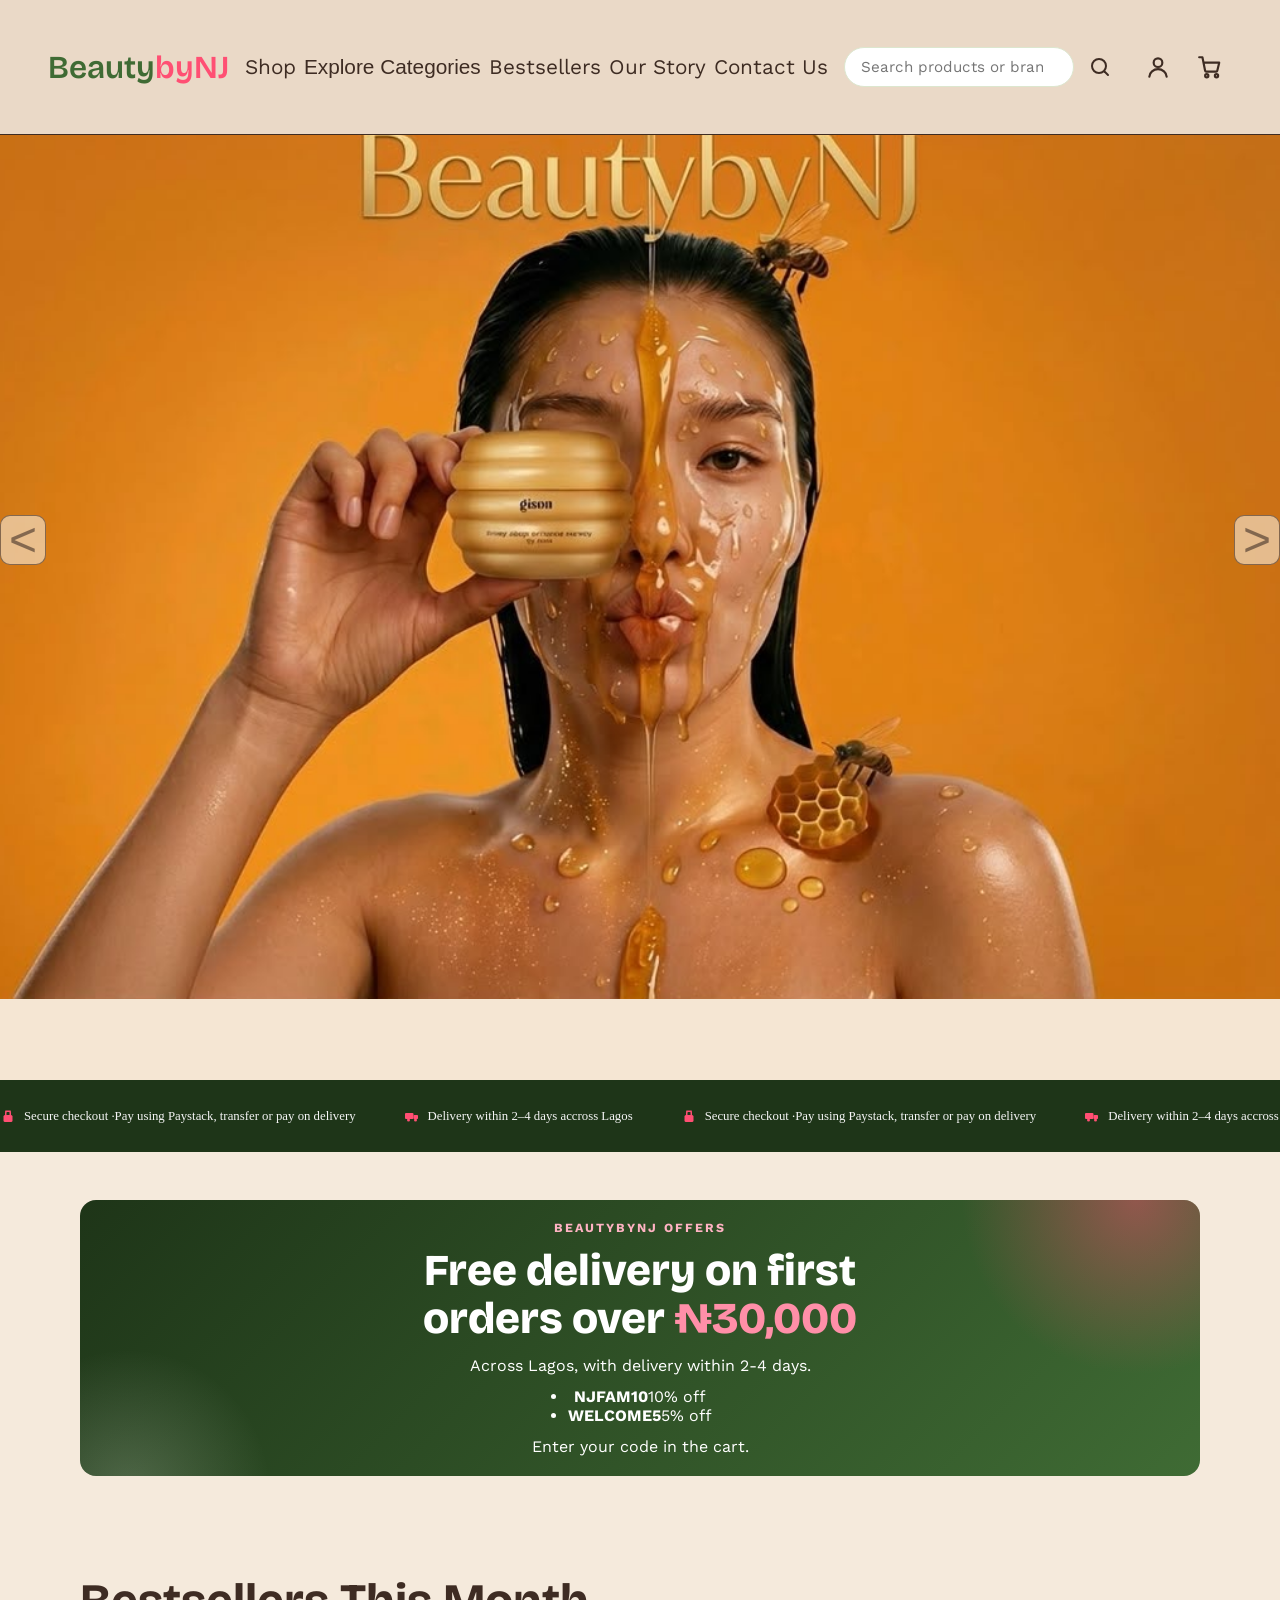
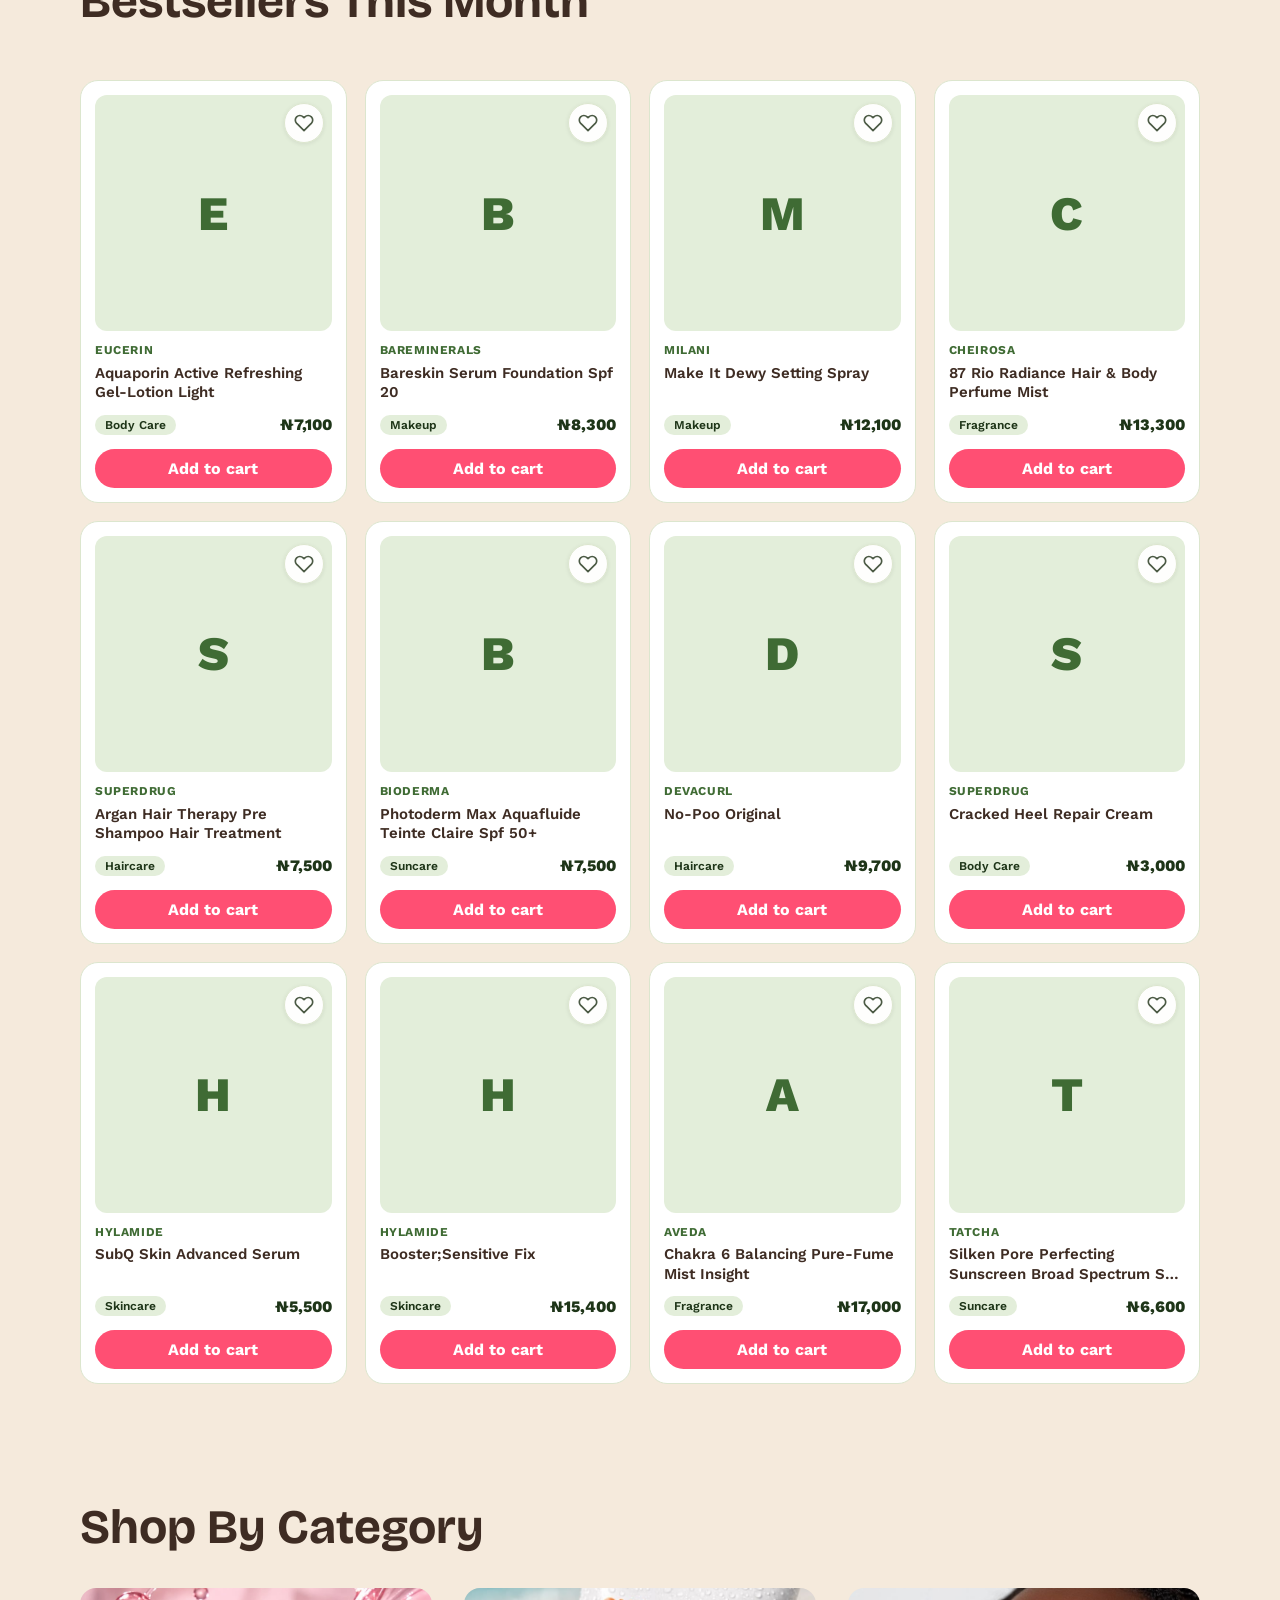
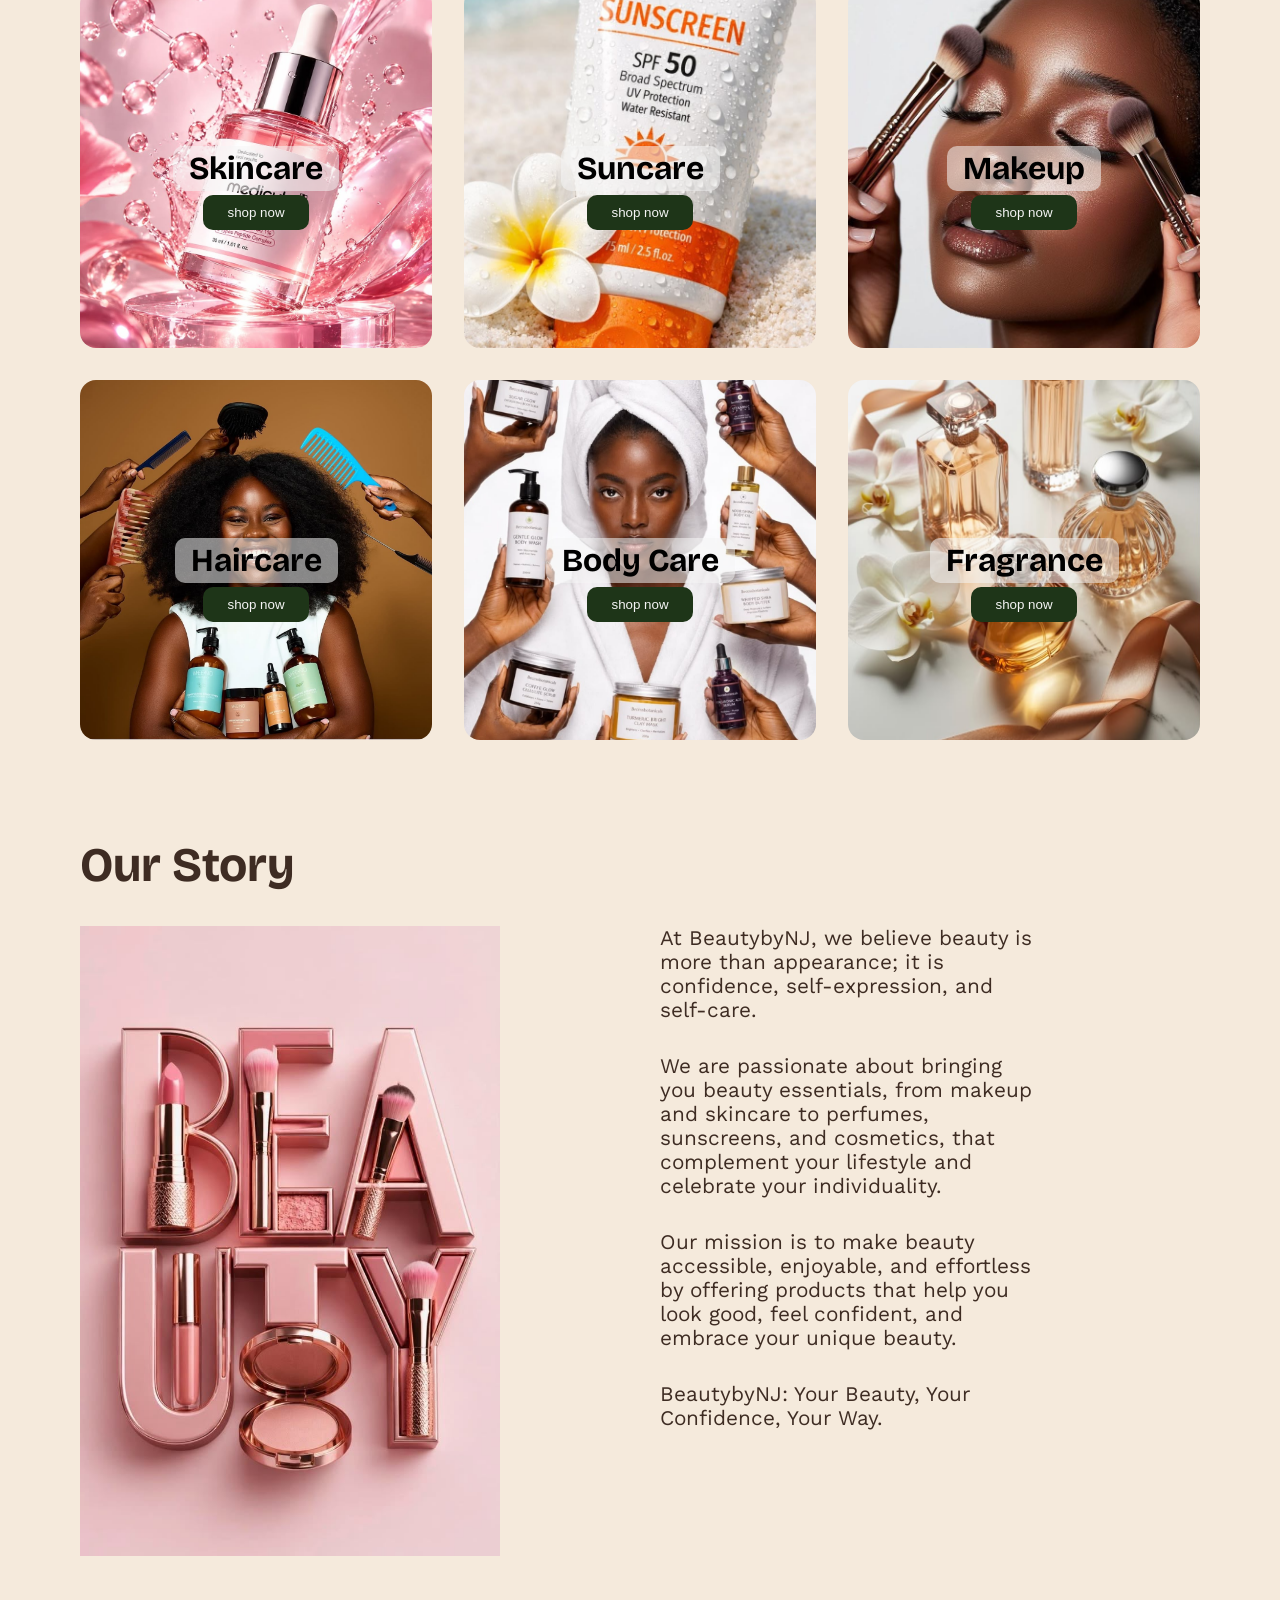
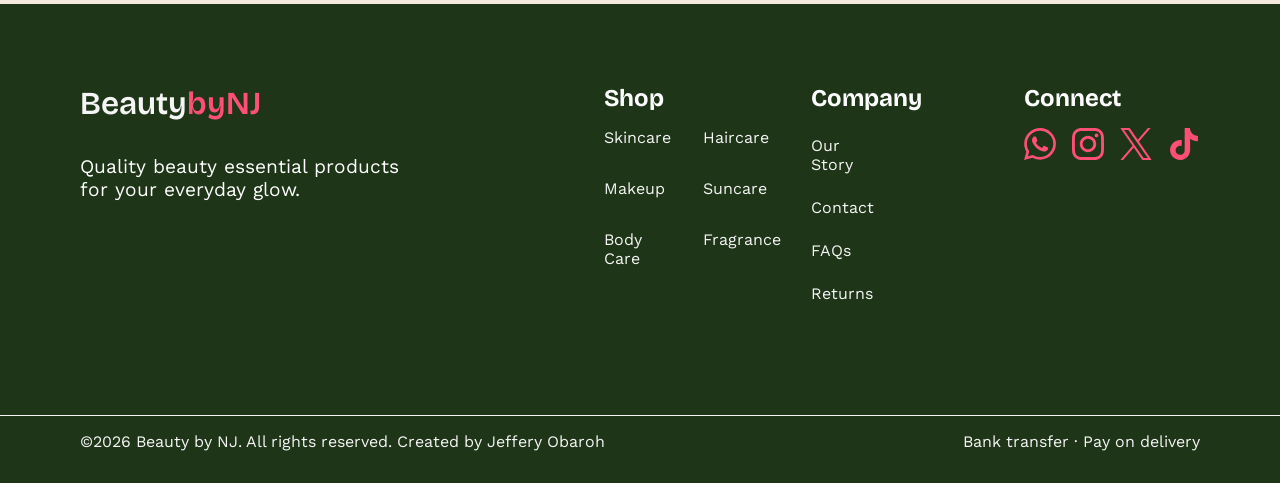
==== commit 880511d7: "17th commit" ====
--- a/index.html
+++ b/index.html
@@ -94,7 +94,7 @@
         <div class="marqueeTrack">
             <p class="trustLine" style="color: #f5f5f5; font-weight: 400;">
                 <svg viewBox="0 0 64 64" fill="currentColor" aria-hidden="true" style="color: #FF4F73;"><use href="#ic-lock"></use></svg>
-                    Secure checkout &middot; card, transfer or pay on delivery
+                    Secure checkout &middot;Pay using Paystack, transfer or pay on delivery
                 </p>
                 <p class="trustLine" style="color: #f5f5f5; font-weight: 400;">
                     <svg viewBox="0 0 64 64" fill="currentColor" aria-hidden="true" style="color: #FF4F73;"><use href="#ic-truck"></use></svg>
--- a/style.css
+++ b/style.css
@@ -365,7 +365,7 @@
 }
 
 .storySec p {
-    font-size: 1rem;
+    font-size: 1.3rem;
     width: 70%;
 }
 
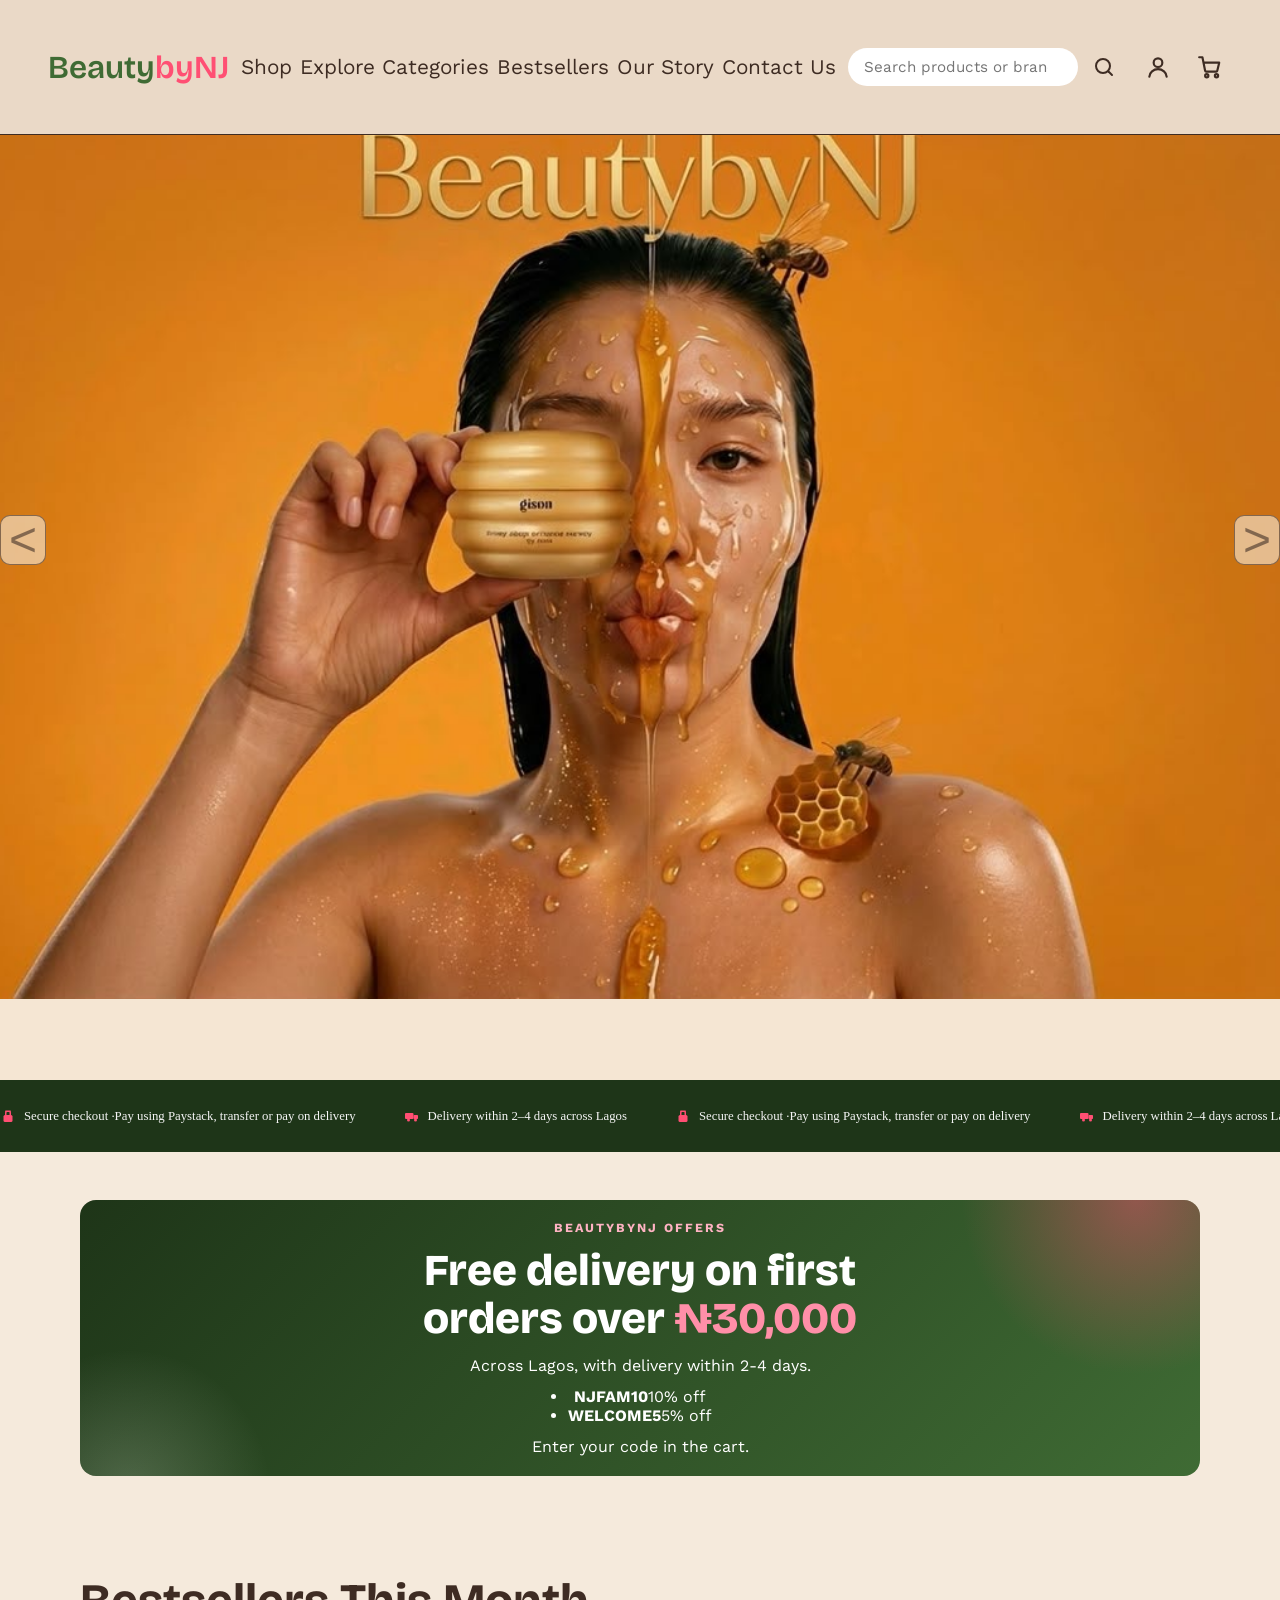
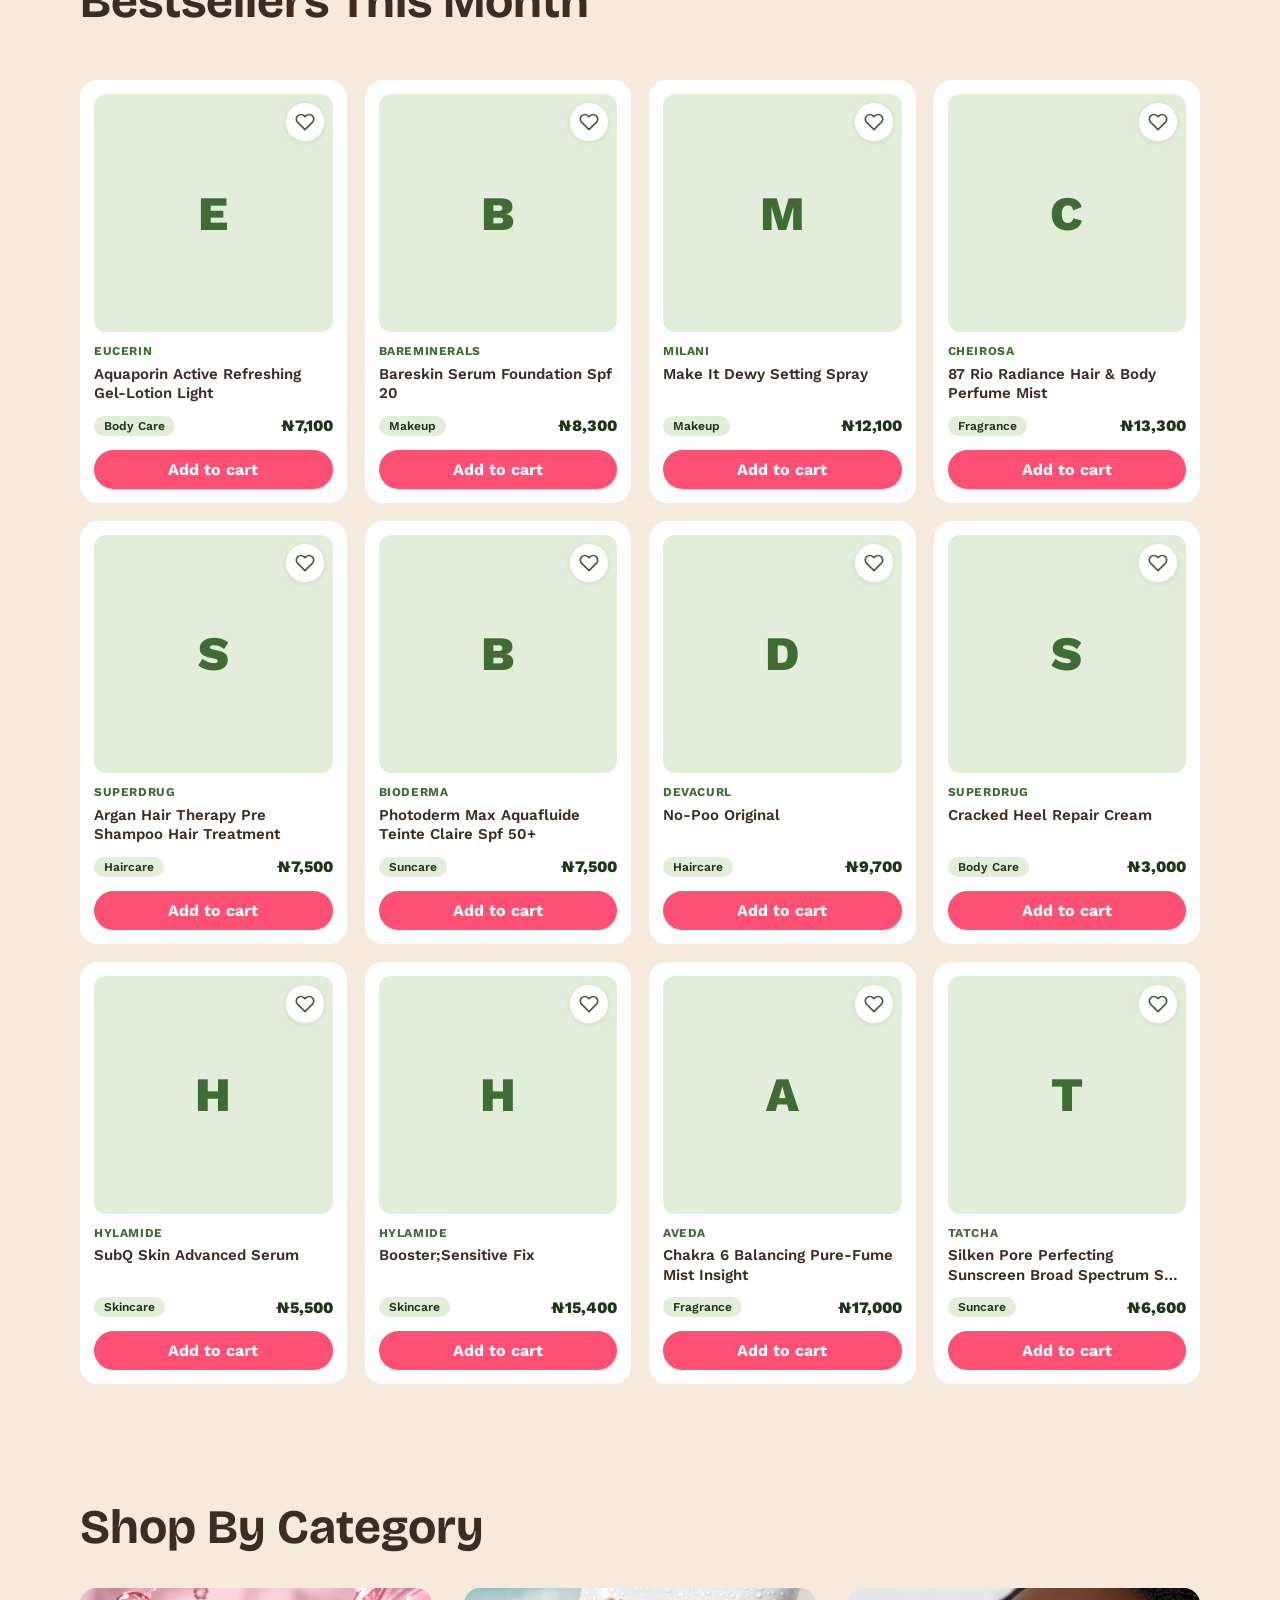
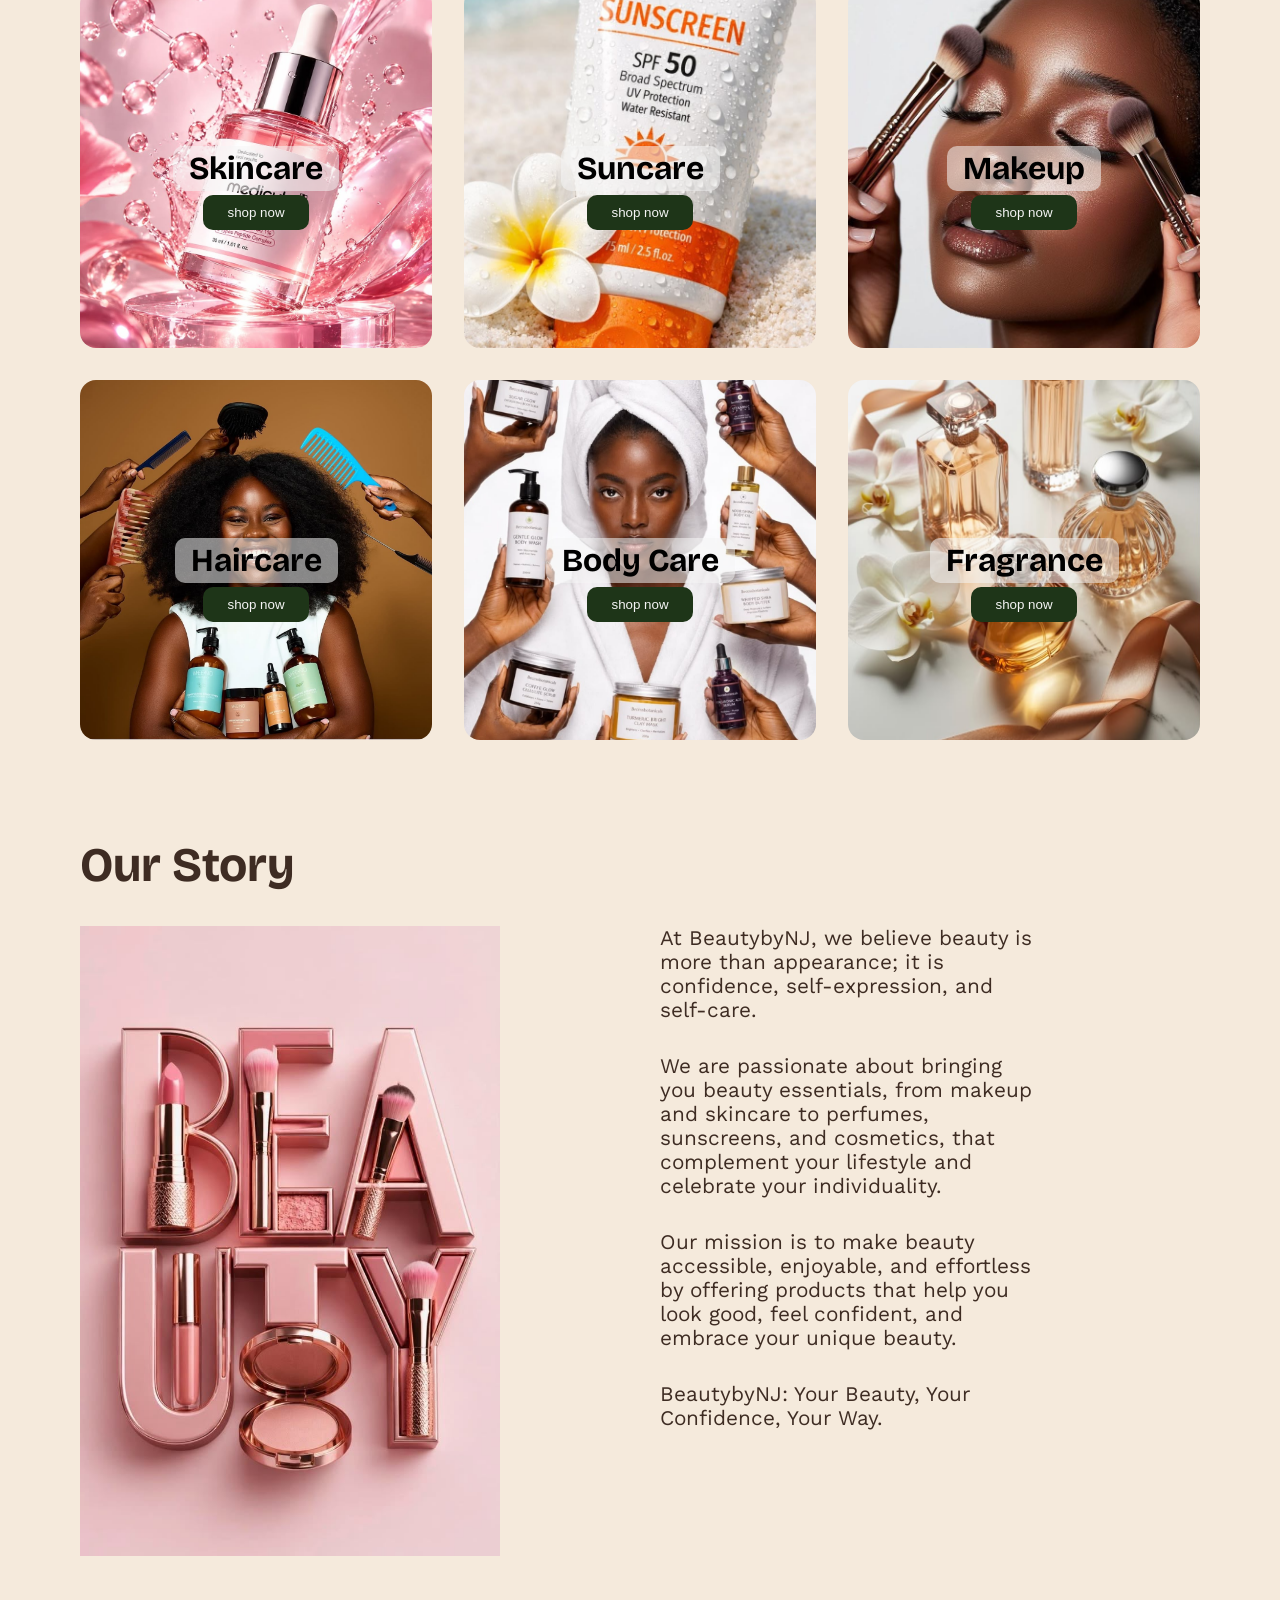
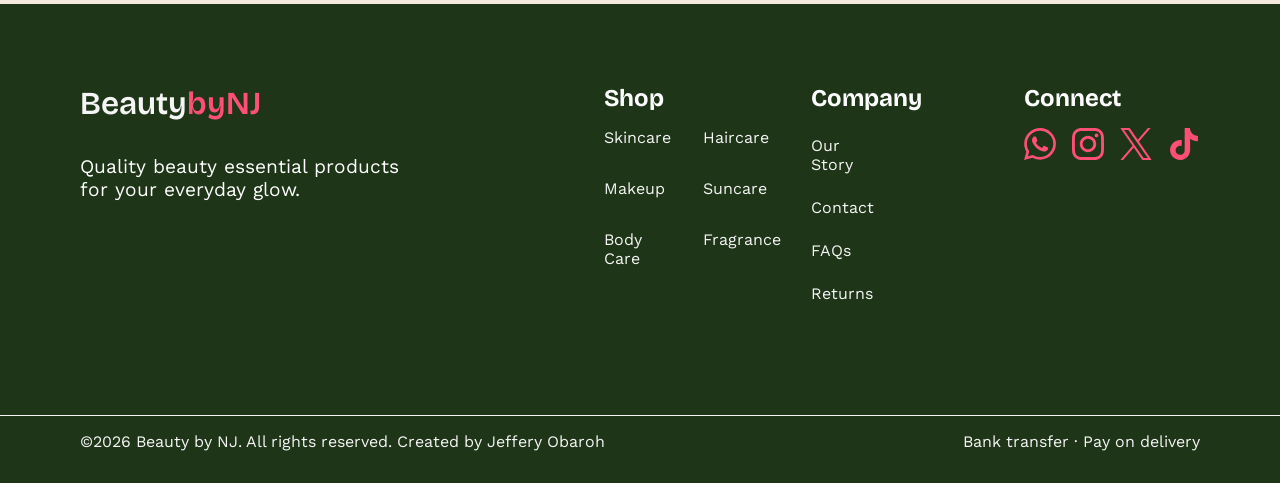
==== commit 08f9fb9a: "19th commit" ====
--- a/index.html
+++ b/index.html
@@ -98,7 +98,7 @@
                 </p>
                 <p class="trustLine" style="color: #f5f5f5; font-weight: 400;">
                     <svg viewBox="0 0 64 64" fill="currentColor" aria-hidden="true" style="color: #FF4F73;"><use href="#ic-truck"></use></svg>
-                    Delivery within 2&ndash;4 days accross Lagos
+                    Delivery within 2&ndash;4 days across Lagos
                 </p>
         </div>
     </div>
--- a/style.css
+++ b/style.css
@@ -63,6 +63,12 @@
     color: #3e2c23;
     padding: 1rem .5rem;
 }
+.categories > button {
+    font-family: "Work Sans", sans-serif;
+  font-optical-sizing: auto;
+  font-weight: weight;
+  font-style: normal;
+}
 
 .carousel {
     padding-top: 6.2rem;
@@ -1585,7 +1591,6 @@
 
 .cartCard{
     background:#fff;
-    border:1px solid #DCE6CE;
     border-radius:20px;
     padding:6px 24px;
     min-width:0;
@@ -1734,7 +1739,6 @@
     position:sticky;
     top:8rem;
     background:#fff;
-    border:1px solid #DCE6CE;
     border-radius:20px;
     padding:24px;
     display:flex;
@@ -1805,7 +1809,6 @@
 
 .promoForm input:focus{
     outline:none;
-    border-color:#3F6B34;
     background:#fff;
 }
 
@@ -1933,7 +1936,6 @@
 
 .routineCard{
     background:#fff;
-    border:1px solid #DCE6CE;
     border-radius:18px;
     padding:16px;
     display:flex;
@@ -2096,8 +2098,8 @@
 .shopSearch input{
     flex:1;
     min-width:0;
-    padding:12px 16px;
-    border:1.5px solid #DCE6CE;
+    padding:10px 16px;
+    border: none;
     border-radius:999px;
     font:inherit;
     background:#fff;
@@ -2124,7 +2126,6 @@
 .catChip{
     padding:8px 16px;
     border-radius:999px;
-    border:1.5px solid #DCE6CE;
     background:#fff;
     color:#1E3518;
     font-weight:600;
@@ -2133,12 +2134,11 @@
 }
 
 .catChip:hover{
-    border-color:#3F6B34;
+    background-color: rgb(216, 214, 214);
 }
 
 .catChip.active{
     background:#1E3518;
-    border-color:#1E3518;
     color:#fff;
 }
 
@@ -2153,7 +2153,6 @@
     flex-direction:column;
     gap:6px;
     background:#fff;
-    border:1px solid #DCE6CE;
     border-radius:18px;
     padding:14px;
     min-width:0;
@@ -3017,6 +3016,26 @@
     background: #1E3518; 
     color: #fff; 
 }
+
+.orderSum {
+    border: none;
+}
+
+.promoForm > input {
+    border: none;
+}
+
+.cartCard {
+    border: none;
+}
+
+.cartEmpty {
+    border: none;
+}
+
+.emptyBtn {
+    border: none;
+}
  
 /* ====================================================================
    PHONES AND TABLETS
@@ -3752,21 +3771,43 @@
   font-variation-settings:
     "wdth" 100;
  }
-.faqIntro { color: #4B5A44; font-size: 1.05rem; line-height: 1.5; max-width: 60ch; }
+.faqIntro { 
+    color: #4B5A44; 
+    font-size: 1.05rem; 
+    line-height: 1.5; 
+    max-width: 60ch; 
+}
 
 /* ---------- search ---------- */
-.faqSearch { position: relative; margin-top: .6rem; max-width: 560px; }
+.faqSearch { 
+    position: relative; 
+    margin-top: .6rem; 
+    max-width: 560px; 
+}
+
 .faqSearch input {
     width: 100%;
     padding: 14px 16px 14px 46px;
-    border: 1.5px solid #DCE6CE;
+    border: none;
     border-radius: 999px;
     background: #fff;
     font: inherit;
     color: #3e2c23;
 }
-.faqSearch input:focus { outline: none; border-color: #3F6B34; box-shadow: 0 0 0 4px rgba(63, 107, 52, .15); }
-.faqSearchIcon { position: absolute; left: 16px; top: 50%; transform: translateY(-50%); color: #3F6B34; pointer-events: none; }
+.faqSearch input:focus { 
+    outline: none; 
+    border-color: #3F6B34; 
+    box-shadow: 0 0 0 4px rgba(63, 107, 52, .15); 
+}
+
+.faqSearchIcon { 
+    position: absolute; 
+    left: 16px; 
+    top: 50%; 
+    transform: translateY(-50%); 
+    color: #3F6B34; 
+    pointer-events: none; 
+}
 
 /* ---------- two columns ---------- */
 .faqLayout {
@@ -3782,12 +3823,25 @@
     position: sticky;
     top: calc(15vh + 1rem);
     background: #fff;
-    border: 1px solid #DCE6CE;
     border-radius: 20px;
     padding: 18px 14px;
 }
-.faqMenuTitle { font-size: .72rem; font-weight: 800; letter-spacing: .08em; text-transform: uppercase; color: #4B5A44; padding: 0 10px 8px; }
-.faqMenuList { list-style: none; display: grid; gap: 2px; }
+
+.faqMenuTitle { 
+    font-size: .72rem; 
+    font-weight: 800; 
+    letter-spacing: .08em; 
+    text-transform: uppercase; 
+    color: #4B5A44; 
+    padding: 0 10px 8px; 
+}
+
+.faqMenuList { 
+    list-style: none; 
+    display: grid; 
+    gap: 2px; 
+}
+
 .faqMenuLink {
     display: flex;
     align-items: center;
@@ -3799,8 +3853,16 @@
     font-weight: 600;
     text-decoration: none;
 }
-.faqMenuLink:hover { background: #F4F8EF; }
-.faqMenuLink[aria-current="true"] { background: #1E3518; color: #fff; }
+
+.faqMenuLink:hover { 
+    background: #F4F8EF; 
+}
+
+.faqMenuLink[aria-current="true"] { 
+    background: #1E3518; 
+    color: #fff; 
+}
+
 .faqCount {
     min-width: 24px;
     padding: 1px 8px;
@@ -3811,14 +3873,33 @@
     font-weight: 700;
     text-align: center;
 }
-.faqMenuLink[aria-current="true"] .faqCount { background: rgba(255, 255, 255, .2); color: #fff; }
+
+.faqMenuLink[aria-current="true"] .faqCount { 
+    background: rgba(255, 255, 255, .2); color: #fff; 
+}
+
 .faqMenuLink.faqDim { opacity: .45; }
 
 /* ---------- toolbar above the questions ---------- */
-.faqContent { min-width: 0; display: grid; gap: 1.6rem; }
-
-.faqBar { display: flex; align-items: center; justify-content: space-between; gap: 12px; flex-wrap: wrap; }
-.faqStatus { color: #4B5A44; font-size: .92rem; }
+.faqContent { 
+    min-width: 0; 
+    display: grid; 
+    gap: 1.6rem; 
+}
+
+.faqBar { 
+    display: flex; 
+    align-items: center; 
+    justify-content: space-between; 
+    gap: 12px; 
+    flex-wrap: wrap; 
+}
+
+.faqStatus { 
+    color: #4B5A44; 
+    font-size: .92rem; 
+}
+
 .faqToggleAll {
     background: none;
     border: 1.5px solid #1E3518;
@@ -3830,21 +3911,36 @@
     color: #1E3518;
     cursor: pointer;
 }
-.faqToggleAll:hover { background: #1E3518; color: #fff; }
+
+.faqToggleAll:hover { 
+    background: #1E3518; 
+    color: #fff; 
+}
 
 /* ---------- groups and questions ---------- */
-.faqGroup { display: grid; gap: 10px; scroll-margin-top: calc(15vh + 1rem); }
+.faqGroup { 
+    display: grid; 
+    gap: 10px; 
+    scroll-margin-top: calc(15vh + 1rem); 
+}
+
 .faqGroup[hidden], .faqItem[hidden] { display: none; }
-.faqGroupTitle { font-size: 1.25rem; padding-bottom: 4px; }
+
+.faqGroupTitle { 
+    font-size: 1.25rem; 
+    padding-bottom: 4px; 
+}
 
 .faqItem {
     background: #fff;
-    border: 1px solid #DCE6CE;
     border-radius: 16px;
     scroll-margin-top: calc(15vh + 1.2rem);
     transition: border-color .2s, box-shadow .2s;
 }
-.faqItem[open] { border-color: #3F6B34; box-shadow: 0 6px 20px rgba(30, 53, 24, .08); }
+.faqItem[open] { 
+    border-color: #3F6B34; 
+    box-shadow: 0 6px 20px rgba(30, 53, 24, .08); 
+}
 
 .faqItem summary {
     list-style: none;
@@ -3857,9 +3953,15 @@
     cursor: pointer;
     border-radius: 16px;
 }
+
 .faqItem summary::-webkit-details-marker { display: none; }
+
 .faqItem summary:hover { color: #3F6B34; }
-.faqItem summary:focus-visible { outline: 3px solid rgba(63, 107, 52, .4); outline-offset: 2px; }
+
+.faqItem summary:focus-visible { 
+    outline: 3px solid rgba(63, 107, 52, .4); 
+    outline-offset: 2px; 
+}
 
 /* plus sign that turns into a minus */
 .faqItem summary::after {
@@ -3881,10 +3983,26 @@
     transform: rotate(180deg);
 }
 
-.faqAnswer { padding: 0 20px 20px; display: grid; gap: .7rem; color: #4B5A44; line-height: 1.6; }
+.faqAnswer { 
+    padding: 0 20px 20px; 
+    display: grid; 
+    gap: .7rem; 
+    color: #4B5A44; 
+    line-height: 1.6; 
+}
+
 .faqAnswer strong { color: #3e2c23; }
-.faqAnswer ul { padding-left: 1.2rem; display: grid; gap: .4rem; }
-.faqAnswer a { color: #3F6B34; font-weight: 700; }
+
+.faqAnswer ul { 
+    padding-left: 1.2rem; 
+    display: grid; 
+    gap: .4rem; 
+}
+
+.faqAnswer a { 
+    color: #3F6B34; 
+    font-weight: 700; 
+}
 
 /* flash the question you jumped to from a link */
 .faqItem.faqFlash { animation: faqFlash 1.6s ease-out; }
@@ -3989,7 +4107,7 @@
 .navSearchBox input {
     width: 230px;
     padding: 10px 16px;
-    border: 1.5px solid #DCE6CE;
+    border: none;
     border-radius: 999px;
     background: #fff;
     font: inherit;
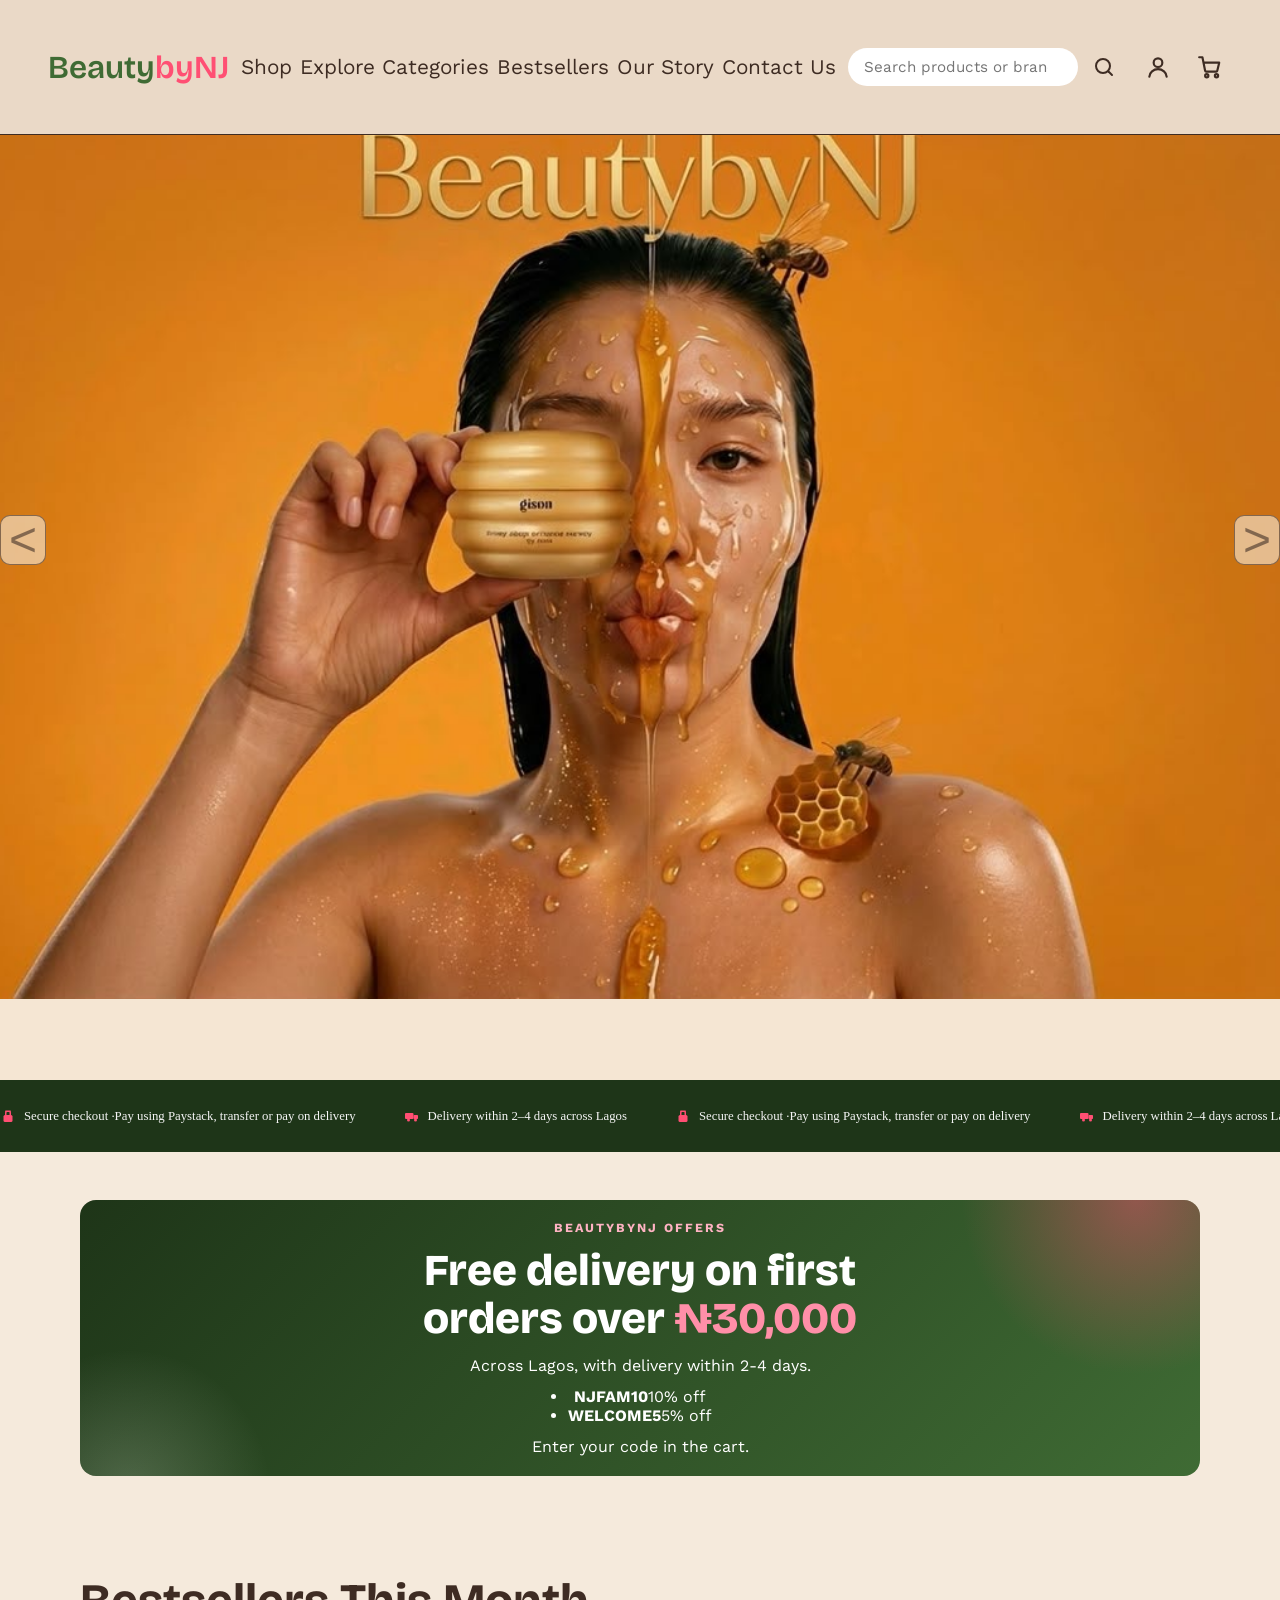
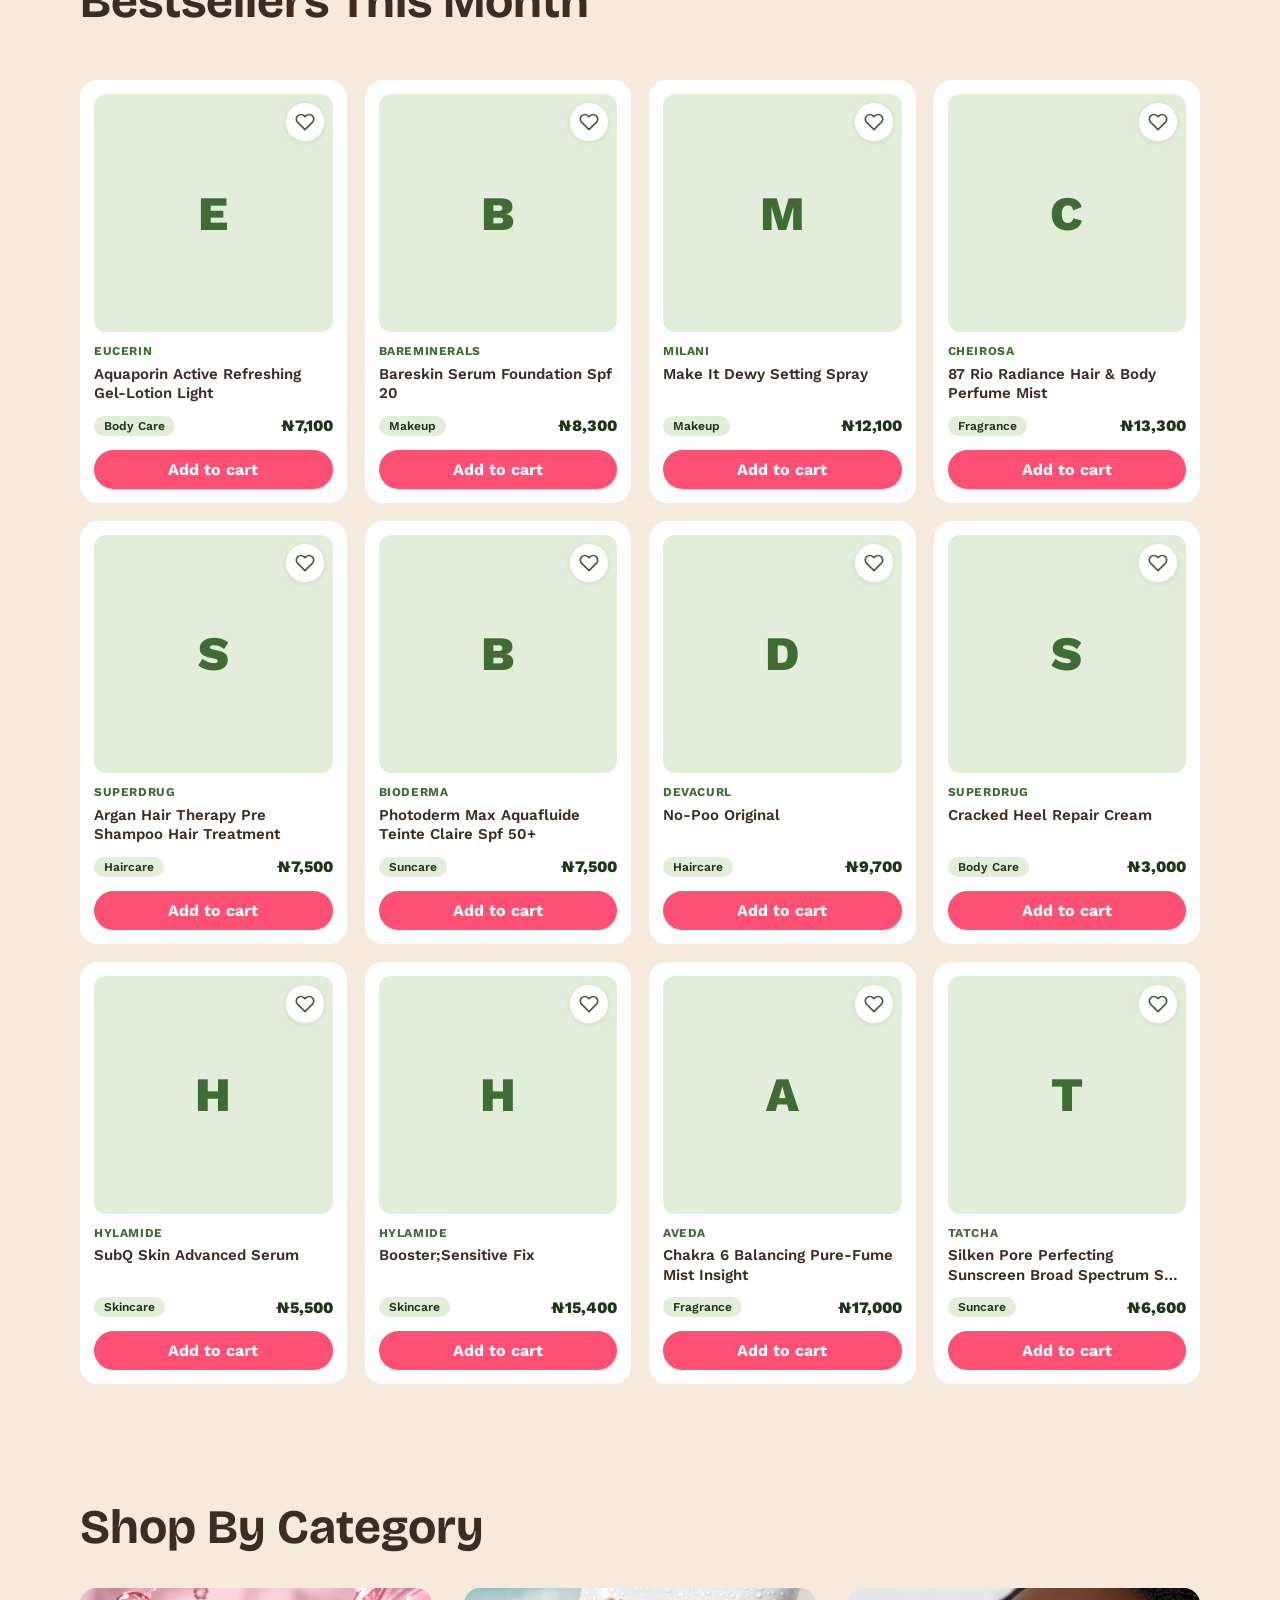
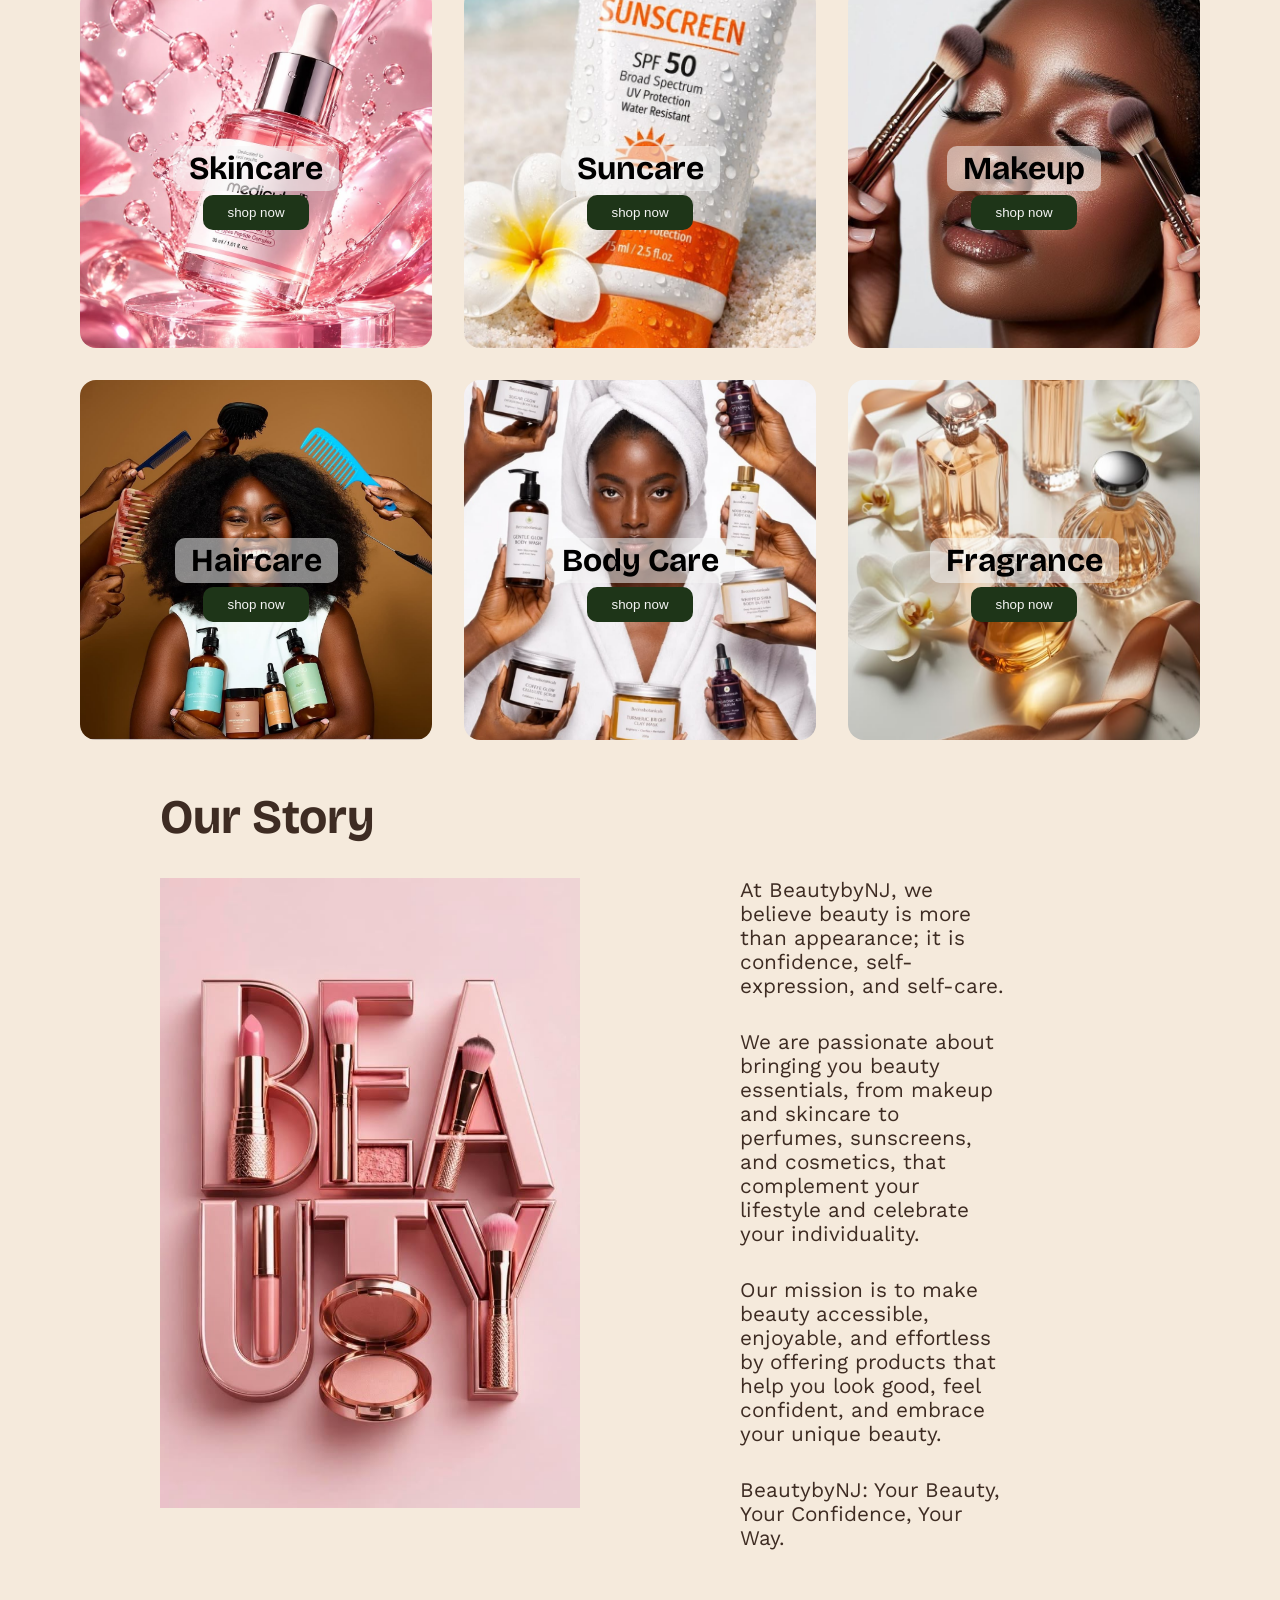
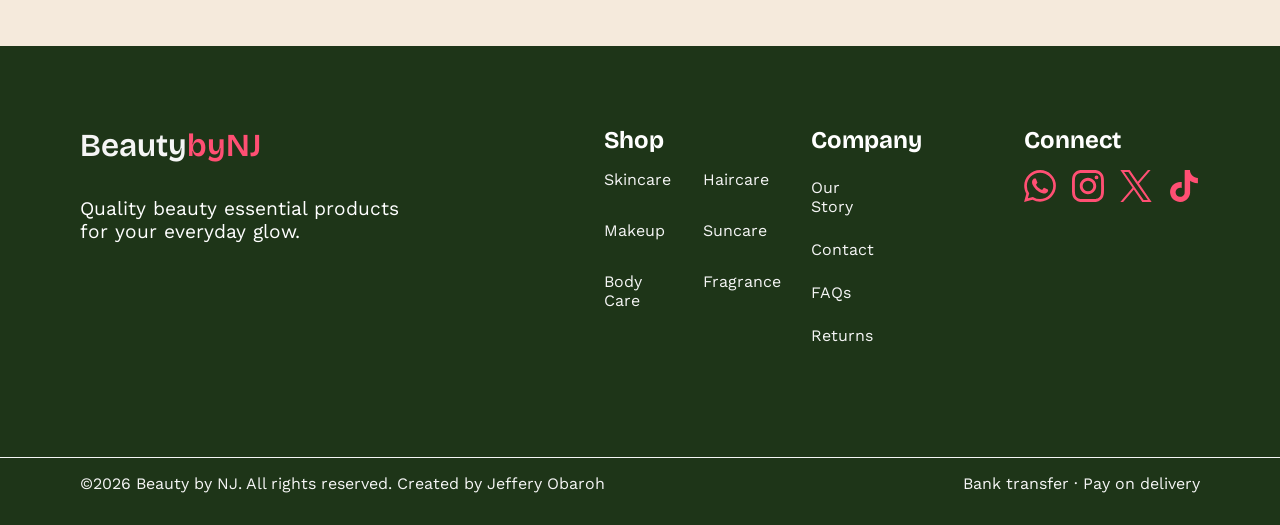
==== commit e69a3919: "21st commit" ====
--- a/index.html
+++ b/index.html
@@ -31,156 +31,160 @@
             </symbol>
         </defs>
     </svg>
-    <nav class="navSec genLayout">
-        <div class="logo">
-            <a href="index.html"><span style="color: #3F6B34;">Beauty</span><span style="color: #FF4F73;">byNJ</span></a>
-        </div>
-
-        <div class="navBar">
-            <a href="#shop">shop</a>
-            <div class="categories">
-               <button class="categoryToggle" aria-expanded="false">Explore Categories</button>
-                <div class="categoryMenu">
-                    <a href="shop.html?category=skincare">skincare</a>
-                    <a href="shop.html?category=suncare">suncare</a>
-                    <a href="shop.html?category=makeup">makeup</a>
-                    <a href="shop.html?category=body%2Fbath">body care</a>
-                    <a href="shop.html?category=haircare">haircare</a>
-                    <a href="shop.html?category=fragrance">fragrance</a>
-                </div>
-            </div>
-            <a href="#bestseller">bestsellers</a>
-            <a href="#ourstory">our story</a>
-            <a href="#contactUs">contact us</a>
-        </div>
-
-        <label for="toggle" class="hamburger">&#9776;</label>
-            <input type="checkbox" id="toggle" />
-        
-        <div class="innerNav">
-            <form class="navSearch" id="navSearch" action="shop.html" method="get" role="search">
-                <div class="navSearchBox">
-                    <input type="search" name="q" id="navSearchInput" placeholder="Search products or brands" autocomplete="off" aria-label="Search products">
-                </div>
-                <button type="submit" class="navSearchBtn" id="navSearchBtn" aria-label="Search">
-                    <svg width="24" height="24" viewBox="0 0 24 24" fill="none" stroke="currentColor" stroke-width="2" stroke-linecap="round" aria-hidden="true"><circle cx="11" cy="11" r="7"/><path d="M20 20l-3.5-3.5"/></svg>
-                </button>
-            </form>
-        </div>
-        <div class="navIcons">
-                <a href="profile.html" class="profileLink" aria-label="My account">
-                    <svg width="26" height="26" viewBox="0 0 24 24" fill="none" stroke="currentColor" stroke-width="2" stroke-linecap="round" stroke-linejoin="round" aria-hidden="true"><circle cx="12" cy="8" r="4"/><path d="M4 21c0-4 4-7 8-7s8 3 8 7"/></svg>
-                </a>
-                <a href="cart.html" class="cartLink" aria-label="Cart">
-                    <svg width="26" height="26" viewBox="0 0 24 24" fill="none" stroke="currentColor" stroke-width="2" stroke-linecap="round" stroke-linejoin="round" aria-hidden="true"><circle cx="9" cy="20" r="1.5"/><circle cx="18" cy="20" r="1.5"/><path d="M2 3h3l2.5 12.5a1 1 0 0 0 1 .8h9.2a1 1 0 0 0 1-.8L20.5 8H6"/></svg>
-                </a>
-            </div>
-    </nav>
-
-    <div class="carousel">
-        <div class="slide"><img src="./images/WhatsApp Image 2026-10-18 at 23.20.47.jpeg" alt="pic1"></div>
-        <div class="slide"><img src="./images/WhatsApp Image 2026-10-10 at 15.01.22.jpeg" alt="pic2"></div>
-        <div class="slide"><img src="./images/WhatsApp Image 2026-10-18 at 18.29.18.jpeg" alt="pic3"></div>
-        <div class="slide"><img src="./images/WhatsApp Image 2026-10-18 at 18.32.08.jpeg" alt="pic4"></div>
-        <div class="slide"><img src="./images/WhatsApp Image 2026-10-18 at 23.30.01.jpeg" alt="pic5"></div>
-        <button class="prev">&lt;</button>
-        <button class="next">&gt;</button>
-
-        <div class="introSec">
-        </div>
-    </div>
-
-    <div class="marquee">
-        <div class="marqueeTrack">
-            <p class="trustLine" style="color: #f5f5f5; font-weight: 400;">
-                <svg viewBox="0 0 64 64" fill="currentColor" aria-hidden="true" style="color: #FF4F73;"><use href="#ic-lock"></use></svg>
-                    Secure checkout &middot;Pay using Paystack, transfer or pay on delivery
-                </p>
+    <header>
+        <nav class="navSec genLayout">
+            <div class="logo">
+                <a href="index.html"><span style="color: #3F6B34;">Beauty</span><span style="color: #FF4F73;">byNJ</span></a>
+            </div>
+
+            <div class="navBar">
+                <a href="#shop">shop</a>
+                <div class="categories">
+                <button class="categoryToggle" aria-expanded="false">Explore Categories</button>
+                    <div class="categoryMenu">
+                        <a href="shop.html?category=skincare">skincare</a>
+                        <a href="shop.html?category=suncare">suncare</a>
+                        <a href="shop.html?category=makeup">makeup</a>
+                        <a href="shop.html?category=body%2Fbath">body care</a>
+                        <a href="shop.html?category=haircare">haircare</a>
+                        <a href="shop.html?category=fragrance">fragrance</a>
+                    </div>
+                </div>
+                <a href="#bestseller">bestsellers</a>
+                <a href="#ourstory">our story</a>
+                <a href="#contactUs">contact us</a>
+            </div>
+
+            <label for="toggle" class="hamburger">&#9776;</label>
+                <input type="checkbox" id="toggle" />
+            
+            <div class="innerNav">
+                <form class="navSearch" id="navSearch" action="shop.html" method="get" role="search">
+                    <div class="navSearchBox">
+                        <input type="search" name="q" id="navSearchInput" placeholder="Search products or brands" autocomplete="off" aria-label="Search products">
+                    </div>
+                    <button type="submit" class="navSearchBtn" id="navSearchBtn" aria-label="Search">
+                        <svg width="24" height="24" viewBox="0 0 24 24" fill="none" stroke="currentColor" stroke-width="2" stroke-linecap="round" aria-hidden="true"><circle cx="11" cy="11" r="7"/><path d="M20 20l-3.5-3.5"/></svg>
+                    </button>
+                </form>
+            </div>
+            <div class="navIcons">
+                    <a href="profile.html" class="profileLink" aria-label="My account">
+                        <svg width="26" height="26" viewBox="0 0 24 24" fill="none" stroke="currentColor" stroke-width="2" stroke-linecap="round" stroke-linejoin="round" aria-hidden="true"><circle cx="12" cy="8" r="4"/><path d="M4 21c0-4 4-7 8-7s8 3 8 7"/></svg>
+                    </a>
+                    <a href="cart.html" class="cartLink" aria-label="Cart">
+                        <svg width="26" height="26" viewBox="0 0 24 24" fill="none" stroke="currentColor" stroke-width="2" stroke-linecap="round" stroke-linejoin="round" aria-hidden="true"><circle cx="9" cy="20" r="1.5"/><circle cx="18" cy="20" r="1.5"/><path d="M2 3h3l2.5 12.5a1 1 0 0 0 1 .8h9.2a1 1 0 0 0 1-.8L20.5 8H6"/></svg>
+                    </a>
+            </div>
+        </nav>
+    </header>
+    <main id="main">
+        <h1 class="sr-only">Beauty by NJ</h1>
+        <div class="carousel">
+            <div class="slide"><img src="./images/WhatsApp Image 2026-10-18 at 23.20.47.jpeg" alt=""></div>
+            <div class="slide"><img src="./images/WhatsApp Image 2026-10-10 at 15.01.22.jpeg" alt=""></div>
+            <div class="slide"><img src="./images/WhatsApp Image 2026-10-18 at 18.29.18.jpeg" alt=""></div>
+            <div class="slide"><img src="./images/WhatsApp Image 2026-10-18 at 18.32.08.jpeg" alt=""></div>
+            <div class="slide"><img src="./images/WhatsApp Image 2026-10-18 at 23.30.01.jpeg" alt=""></div>
+            <button class="prev">&lt;</button>
+            <button class="next">&gt;</button>
+
+            <div class="introSec">
+            </div>
+        </div>
+
+        <div class="marquee">
+            <div class="marqueeTrack">
                 <p class="trustLine" style="color: #f5f5f5; font-weight: 400;">
-                    <svg viewBox="0 0 64 64" fill="currentColor" aria-hidden="true" style="color: #FF4F73;"><use href="#ic-truck"></use></svg>
-                    Delivery within 2&ndash;4 days across Lagos
-                </p>
-        </div>
-    </div>
-
-    <div class="banner genLayout">
-        <div class="bannerCard">
-            <div class="promoBanner">
-                <p class="promoKicker">BeautybyNJ offers</p>
-                <h2 class="promoTitle">Free delivery on first orders over <span>&#8358;30,000</span></h2>
-                <p class="promoSub">Across Lagos, with delivery within 2-4 days.</p>
-
-                <ul class="promoCodes" aria-label="Promo codes">
-                    <li><strong>NJFAM10</strong><span>10% off</span></li>
-                    <li><strong>WELCOME5</strong><span>5% off</span></li>
-                </ul>
-
-                <p class="promoHint">Enter your code in the cart.</p>
-            </div>
-        </div>
-    </div>
-
-    <section id="bestseller" class=" bestSeller genLayout">
-        <h1>bestsellers this month</h1>
-        <div class="productGrid" id="bestsellers"></div>
-    </section>
-
-  <section id="shop" class="shopBy genLayout">
-    <h1>shop by category</h1>
-
-    <div class="shopWrapper">
-        <div class="shopCard">
-            <img src="./images/WhatsApp Image 2026-10-10 at 14.59.42.jpeg " alt="">
-            <h2>skincare</h2>
-            <button data-category="skincare">shop now</button>
-        </div>
-        <div class="shopCard">
-            <img src="./images/WhatsApp Image 2026-10-10 at 15.19.28.jpeg" alt="">
-            <h2>suncare</h2>
-            <button data-category="suncare">shop now</button>
-        </div>
-        <div class="shopCard">
-            <img src="./images/WhatsApp Image 2026-10-10 at 15.04.25.jpeg" alt="">
-            <h2>makeup</h2>
-            <button data-category="makeup">shop now</button>
-        </div>
-        <div class="shopCard">
-            <img src="./images/WhatsApp Image 2026-10-17 at 17.08.19.jpeg" alt="">
-            <h2>haircare</h2>
-            <button data-category="haircare">shop now</button>
-        </div>
-        <div class="shopCard">
-            <img src="./images/WhatsApp Image 2026-10-10 at 15.28.01.jpeg" alt="">
-            <h2>body care</h2>
-            <button data-category="body/bath">shop now</button>
-        </div>
-        <div class="shopCard">
-            <img src="./images/WhatsApp Image 2026-10-17 at 17.05.09.jpeg" alt="">
-            <h2>fragrance</h2>
-            <button data-category="fragrance">shop now</button>
-        </div>
-    </div>
-
-</section>
-
-    <section id="ourstory">
-        <div class="ourStory genLayout">
-            <h1>our story</h1>
-
-            <div class="storySec">
-                <img src="images/WhatsApp Image 2026-10-10 at 15.02.06.jpeg" alt="pic1">
-                <div class="storyTime">
-                    <p>At BeautybyNJ, we believe beauty is more than appearance; it is confidence, self-expression, and self-care.</p>
-
-                    <p>We are passionate about bringing you beauty essentials, from makeup and skincare to perfumes, sunscreens, and cosmetics, that complement your lifestyle and celebrate your individuality.</p>
-
-                    <p>Our mission is to make beauty accessible, enjoyable, and effortless by offering products that help you look good, feel confident, and embrace your unique beauty.</p>
-
-                    <p>BeautybyNJ: Your Beauty, Your Confidence, Your Way.</p>
-                </div>
-            </div>
-        </div>
-    </section>
+                    <svg viewBox="0 0 64 64" fill="currentColor" aria-hidden="true" style="color: #FF4F73;"><use href="#ic-lock"></use></svg>
+                        Secure checkout &middot;Pay using Paystack, transfer or pay on delivery
+                    </p>
+                    <p class="trustLine" style="color: #f5f5f5; font-weight: 400;">
+                        <svg viewBox="0 0 64 64" fill="currentColor" aria-hidden="true" style="color: #FF4F73;"><use href="#ic-truck"></use></svg>
+                        Delivery within 2&ndash;4 days across Lagos
+                    </p>
+            </div>
+        </div>
+
+        <div class="banner genLayout">
+            <div class="bannerCard">
+                <div class="promoBanner">
+                    <p class="promoKicker">BeautybyNJ offers</p>
+                    <h2 class="promoTitle">Free delivery on first orders over <span>&#8358;30,000</span></h2>
+                    <p class="promoSub">Across Lagos, with delivery within 2-4 days.</p>
+
+                    <ul class="promoCodes" aria-label="Promo codes">
+                        <li><strong>NJFAM10</strong><span>10% off</span></li>
+                        <li><strong>WELCOME5</strong><span>5% off</span></li>
+                    </ul>
+
+                    <p class="promoHint">Enter your code in the cart.</p>
+                </div>
+            </div>
+        </div>
+
+        <section id="bestseller" class=" bestSeller genLayout">
+            <h2>bestsellers this month</h2>
+            <div class="productGrid" id="bestsellers"></div>
+        </section>
+
+        <section id="shop" class="shopBy genLayout">
+        <h2>shop by category</h2>
+
+        <div class="shopWrapper">
+            <div class="shopCard">
+                <img src="./images/WhatsApp Image 2026-10-10 at 14.59.42.jpeg " alt="">
+                <h2>skincare</h2>
+                <button data-category="skincare">shop now</button>
+            </div>
+            <div class="shopCard">
+                <img src="./images/WhatsApp Image 2026-10-10 at 15.19.28.jpeg" alt="">
+                <h2>suncare</h2>
+                <button data-category="suncare">shop now</button>
+            </div>
+            <div class="shopCard">
+                <img src="./images/WhatsApp Image 2026-10-10 at 15.04.25.jpeg" alt="">
+                <h2>makeup</h2>
+                <button data-category="makeup">shop now</button>
+            </div>
+            <div class="shopCard">
+                <img src="./images/WhatsApp Image 2026-10-17 at 17.08.19.jpeg" alt="">
+                <h2>haircare</h2>
+                <button data-category="haircare">shop now</button>
+            </div>
+            <div class="shopCard">
+                <img src="./images/WhatsApp Image 2026-10-10 at 15.28.01.jpeg" alt="">
+                <h2>body care</h2>
+                <button data-category="body/bath">shop now</button>
+            </div>
+            <div class="shopCard">
+                <img src="./images/WhatsApp Image 2026-10-17 at 17.05.09.jpeg" alt="">
+                <h2>fragrance</h2>
+                <button data-category="fragrance">shop now</button>
+            </div>
+        </div>
+
+    </
+
+        <section id="ourstory">
+            <div class="ourStory genLayout">
+                <h2>our story</h2>
+
+                <div class="storySec">
+                    <img src="images/WhatsApp Image 2026-10-10 at 15.02.06.jpeg" alt="">
+                    <div class="storyTime">
+                        <p>At BeautybyNJ, we believe beauty is more than appearance; it is confidence, self-expression, and self-care.</p>
+
+                        <p>We are passionate about bringing you beauty essentials, from makeup and skincare to perfumes, sunscreens, and cosmetics, that complement your lifestyle and celebrate your individuality.</p>
+
+                        <p>Our mission is to make beauty accessible, enjoyable, and effortless by offering products that help you look good, feel confident, and embrace your unique beauty.</p>
+
+                        <p>BeautybyNJ: Your Beauty, Your Confidence, Your Way.</p>
+                    </div>
+                </div>
+            </div>
+        </section>
+    </main>
 
     <footer id="contactUs">
         <div class="footerSec">
--- a/style.css
+++ b/style.css
@@ -224,7 +224,7 @@
     }
 }
 
-.bestSeller > h1 {
+.bestSeller > h2 {
     text-transform: capitalize;
     font-size: 3rem;
     padding-block: 2rem;
@@ -336,7 +336,7 @@
     height: 40vh;
 }
 
-.shopBy > h1 {
+.shopBy > h2 {
     text-transform: capitalize;
     font-size: 3rem;
     padding-block: 2rem;
@@ -347,7 +347,7 @@
     "wdth" 100;
 }
 
-.ourStory > h1 {
+.ourStory > h2 {
      text-transform: capitalize;
     font-size: 3rem;
     padding-block: 2rem;
@@ -3525,7 +3525,7 @@
     /* stops iPhones from zooming into the page when you tap a field */
     input, select, textarea { font-size: 16px; }
  
-    .bestSeller > h1, .shopBy > h1 { 
+    .bestSeller > h2, .shopBy > h2 { 
         font-size: 1.8rem; 
         padding-block: 1.25rem; 
     }
@@ -4144,4 +4144,18 @@
     }
     .navSearch.open .navSearchBox { display: block; }
     .navSearchBox input { width: 100%; }
+}
+
+a:focus-visible,
+button:focus-visible,
+summary:focus-visible {
+  outline: 3px solid #3F6B34;
+  outline-offset: 3px;
+}
+
+input:focus-visible,
+select:focus-visible,
+textarea:focus-visible {
+  outline: 2px solid #3F6B34 !important;
+  outline-offset: 2px;
 }
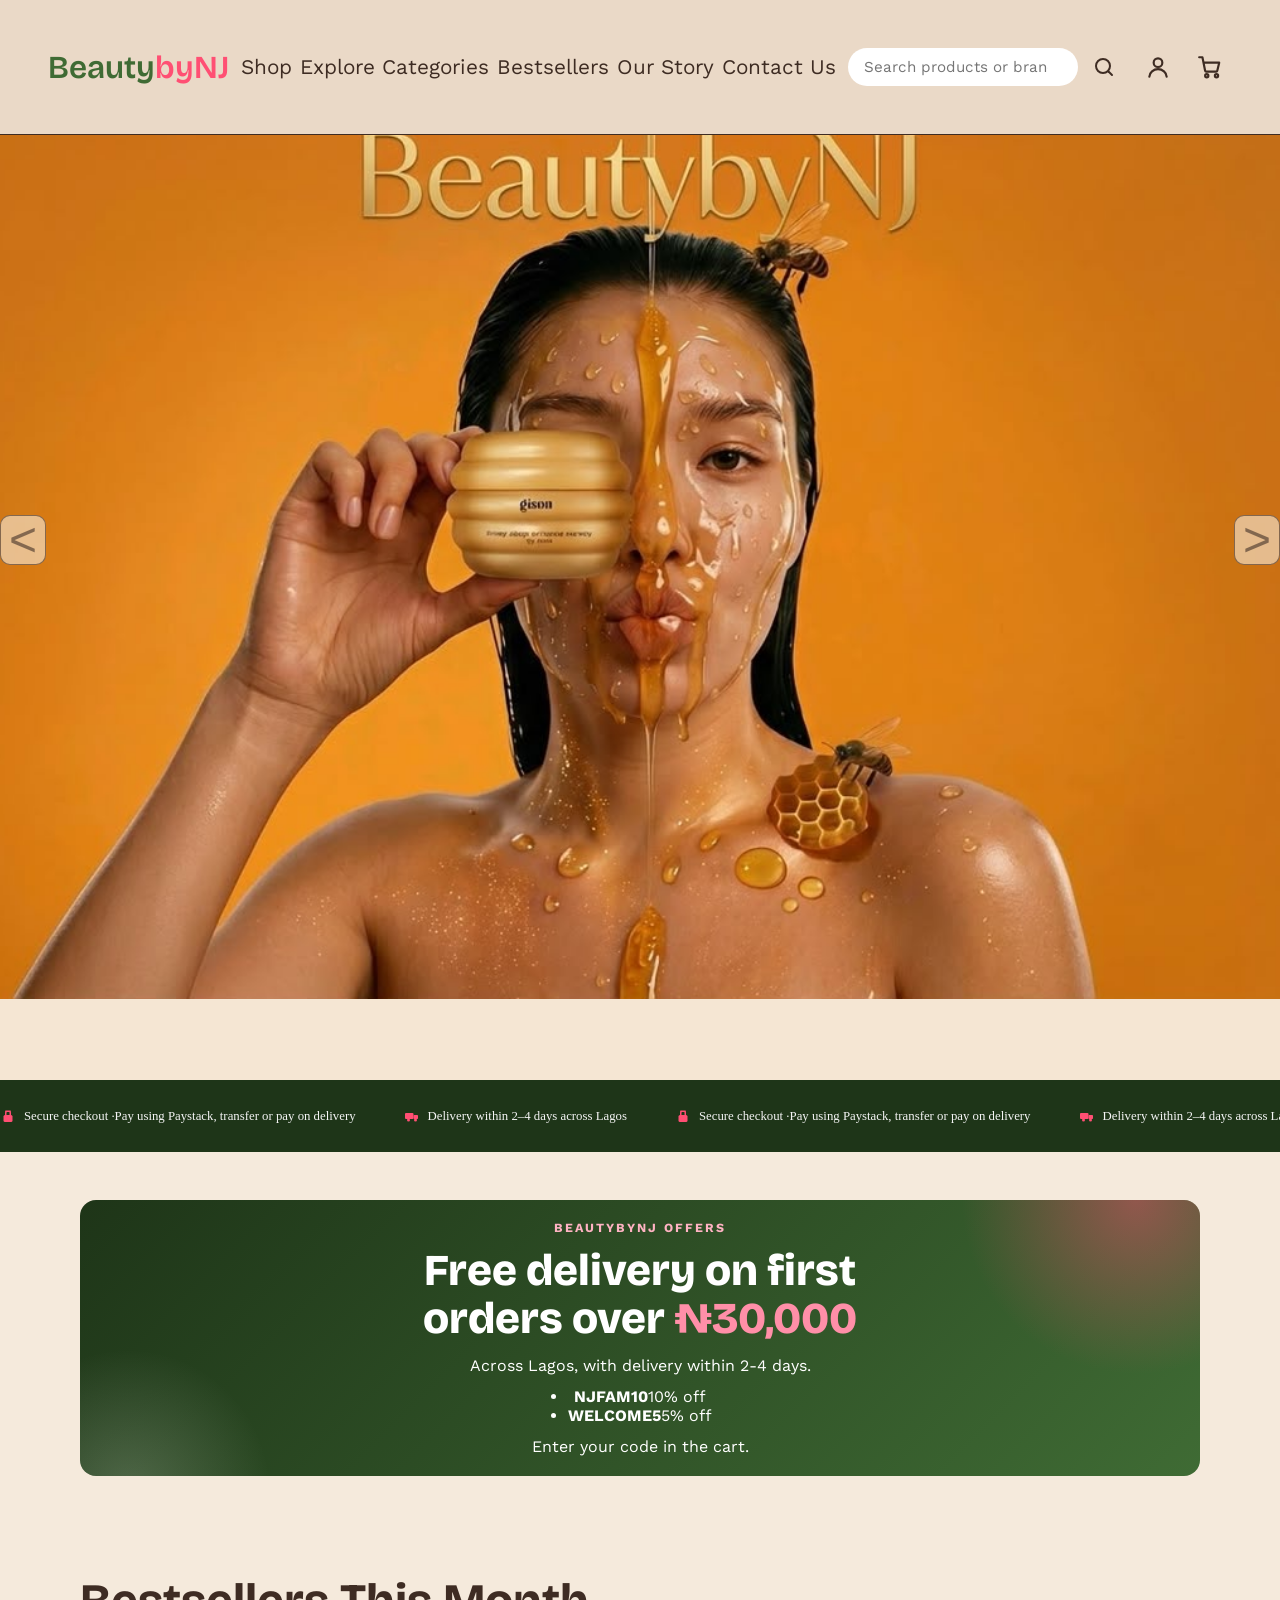
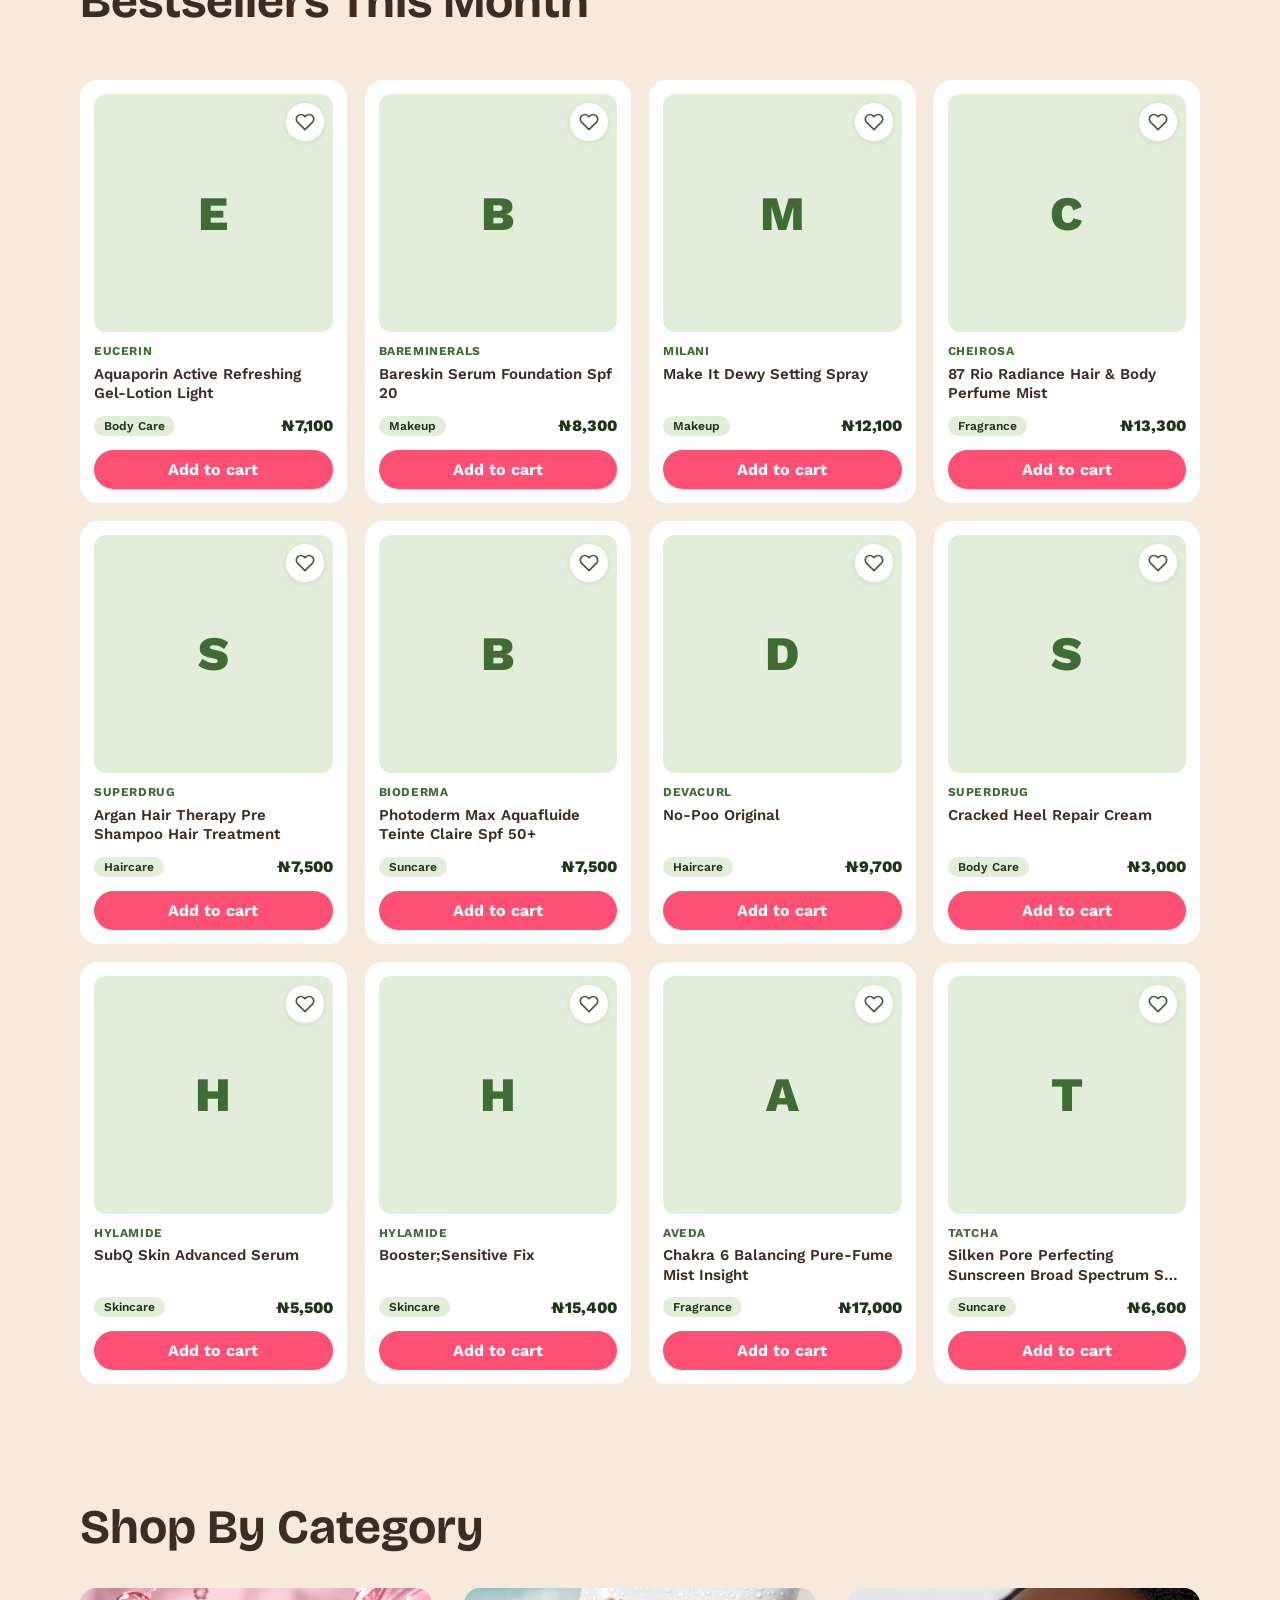
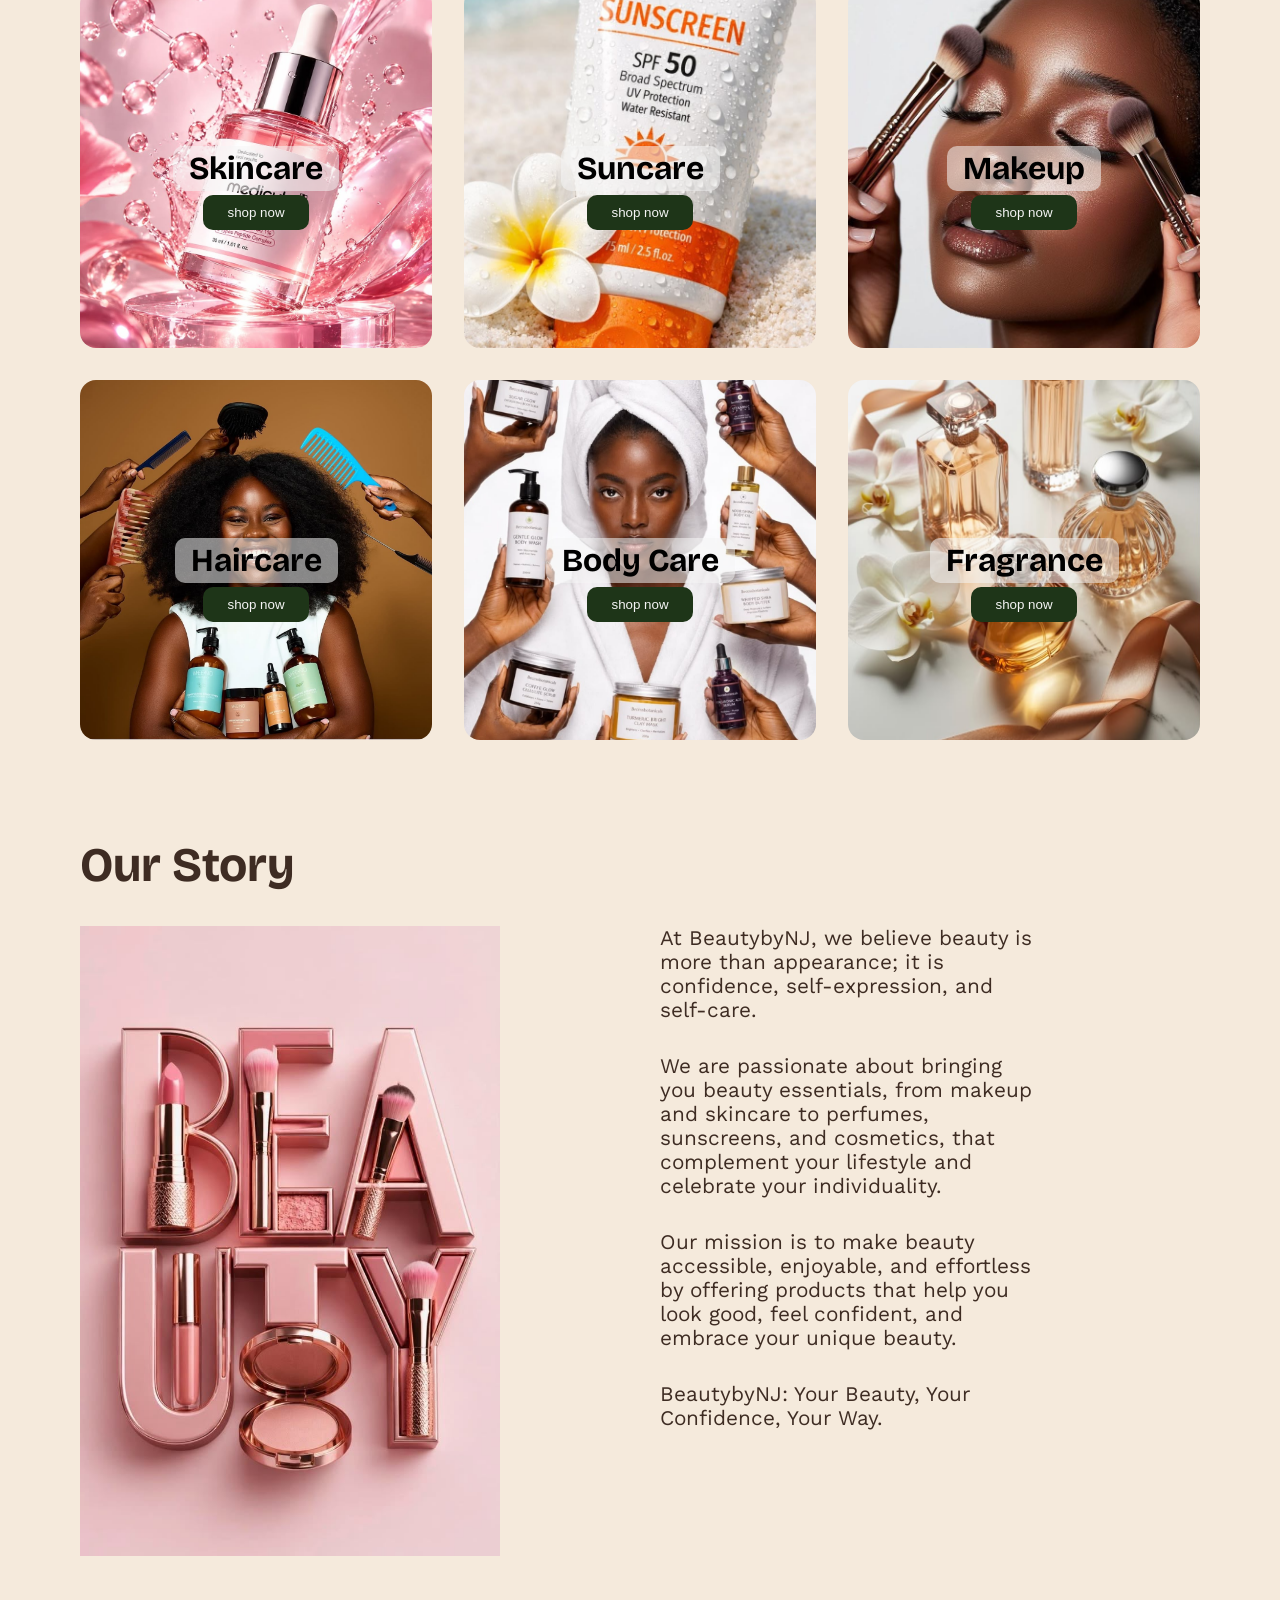
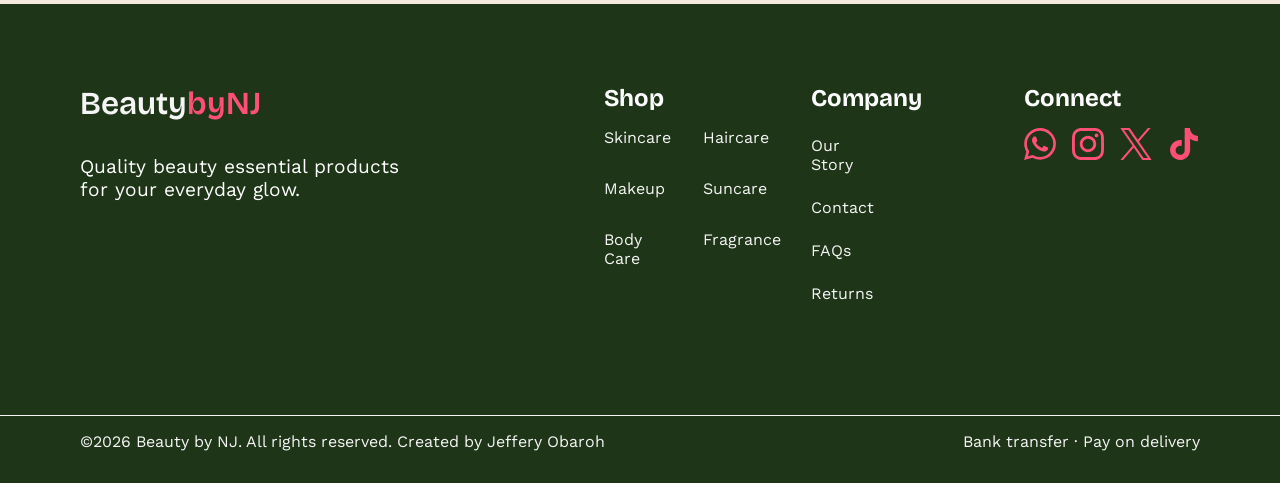
==== commit 1ef9d5b3: "22nd commit" ====
--- a/index.html
+++ b/index.html
@@ -164,7 +164,7 @@
             </div>
         </div>
 
-    </
+        </section>
 
         <section id="ourstory">
             <div class="ourStory genLayout">
